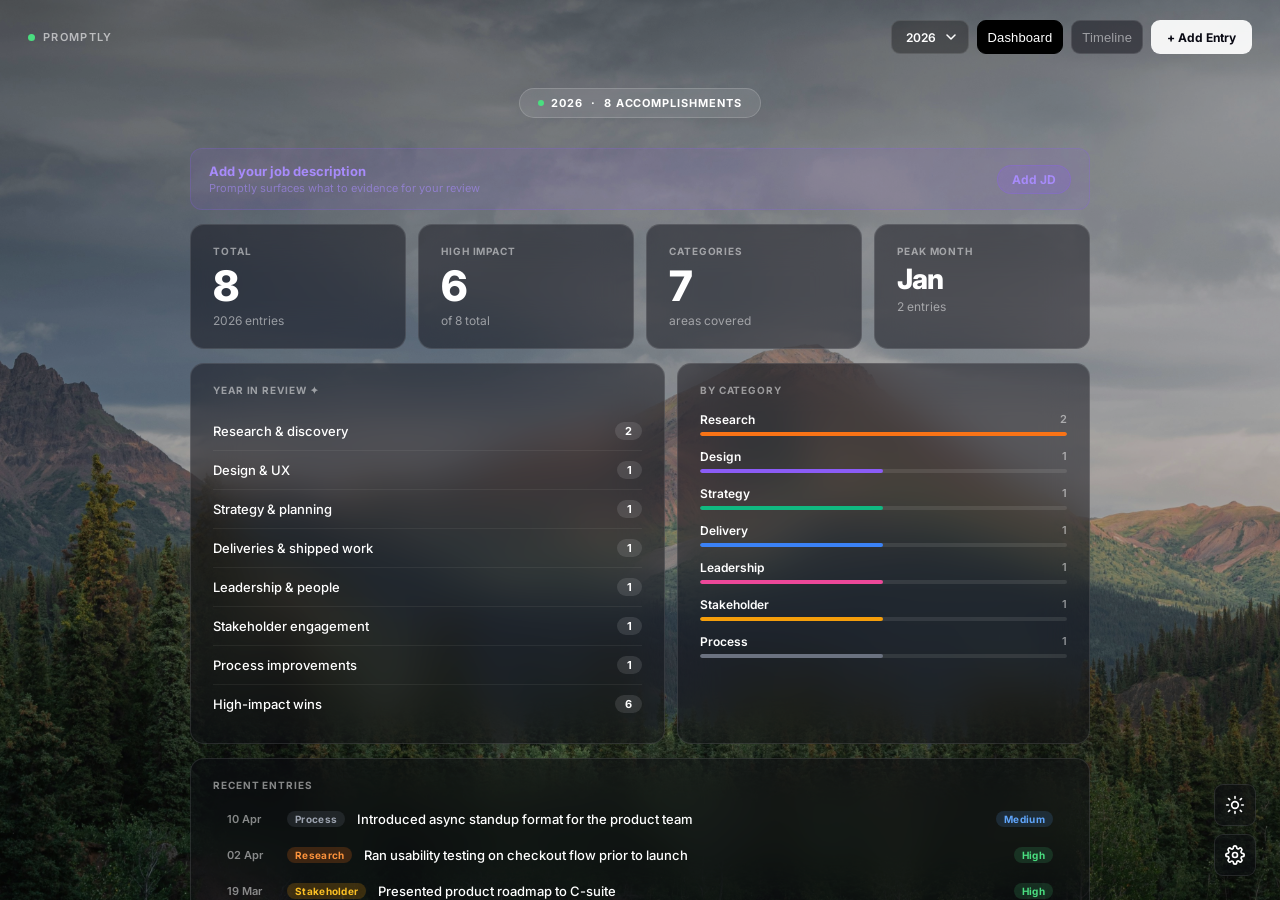
==== index.html @ 3ddfdd1a "Initial commit" ====
<!DOCTYPE html>
<html lang="en">
<head>
  <meta charset="UTF-8">
  <meta name="viewport" content="width=device-width, initial-scale=1.0">
  <title>Promptly</title>
  <link href="https://fonts.googleapis.com/css2?family=Inter:wght@300;400;500;600;700;800&display=swap" rel="stylesheet">
  <style>
    :root {
      --glass: rgba(12, 12, 20, 0.48);
      --glass-light: rgba(255,255,255,0.07);
      --glass-border: rgba(255,255,255,0.11);
      --text: #ffffff;
      --text-muted: rgba(255,255,255,0.5);
      --text-dim: rgba(255,255,255,0.28);
      --accent: #4ade80;
      --blur: blur(22px);
      --ease: 150ms ease-out;
    }

    *, *::before, *::after { box-sizing: border-box; margin: 0; padding: 0; }

    body {
      font-family: 'Inter', -apple-system, sans-serif;
      color: var(--text);
      height: 100vh;
      overflow: hidden;
    }

    /* ── BACKGROUND ── */
    #bg {
      position: fixed;
      inset: 0;
      background-size: cover;
      background-position: center;
      transition: background-image .7s ease;
      z-index: 0;
    }
    #bg::after {
      content: '';
      position: absolute;
      inset: 0;
      background: rgba(0,0,0,.3);
    }

    /* ── TOP BAR ── */
    .topbar {
      position: fixed;
      top: 0; left: 0; right: 0;
      display: flex;
      align-items: center;
      justify-content: space-between;
      padding: 20px 28px;
      z-index: 200;
    }

    .logo {
      display: flex;
      align-items: center;
      gap: 8px;
      font-size: 11px;
      font-weight: 600;
      letter-spacing: .12em;
      text-transform: uppercase;
      color: rgba(255,255,255,.6);
    }
    .logo-dot { width: 7px; height: 7px; border-radius: 50%; background: var(--accent); }

    .topbar-right { display: flex; align-items: center; gap: 8px; }

    .year-pill {
      height: 34px;
      padding: 0 32px 0 14px;
      background: rgba(0,0,0,0.32);
      backdrop-filter: var(--blur);
      -webkit-backdrop-filter: var(--blur);
      border: 1px solid var(--glass-border);
      border-radius: 9px;
      font-size: 12px;
      font-weight: 600;
      color: var(--text);
      cursor: pointer;
      appearance: none;
      font-family: 'Inter', sans-serif;
      background-image: url("data:image/svg+xml,%3Csvg xmlns='http://www.w3.org/2000/svg' width='10' height='6' viewBox='0 0 10 6'%3E%3Cpath d='M1 1l4 4 4-4' stroke='white' stroke-width='1.5' fill='none' stroke-linecap='round' stroke-linejoin='round'/%3E%3C/svg%3E");
      background-repeat: no-repeat;
      background-position: right 12px center;
    }

    .icon-btn {
      width: 34px; height: 34px;
      border-radius: 9px;
      background: var(--glass);
      backdrop-filter: var(--blur);
      -webkit-backdrop-filter: var(--blur);
      border: 1px solid var(--glass-border);
      display: flex;
      align-items: center;
      justify-content: center;
      cursor: pointer;
      color: var(--text-muted);
      font-size: 14px;
      transition: all var(--ease);
    }
    .icon-btn:hover { background: rgba(255,255,255,.1); color: var(--text); }
    .icon-btn.active { background: #000; color: #fff; border-color: #000; }

    .btn-add-entry {
      display: flex;
      align-items: center;
      gap: 6px;
      padding: 8px 16px;
      background: rgba(255,255,255,.92);
      color: #0a0a14;
      border-radius: 9px;
      height: 34px;
      font-size: 12px;
      font-weight: 700;
      cursor: pointer;
      border: none;
      font-family: 'Inter', sans-serif;
      transition: all var(--ease);
    }
    .btn-add-entry:hover { background: #fff; transform: translateY(-1px); }

    /* ── SCROLL CONTAINER ── */
    #app {
      position: relative;
      z-index: 10;
      height: 100vh;
      overflow-y: auto;
      overflow-x: hidden;
      padding: 88px 36px 80px;
      display: flex;
      flex-direction: column;
      align-items: center;
    }

    /* ── GLASS PANEL ── */
    .gp {
      background: var(--glass);
      backdrop-filter: var(--blur);
      -webkit-backdrop-filter: var(--blur);
      border: 1px solid var(--glass-border);
      border-radius: 14px;
    }

    /* ── STATUS PILL ── */
    .status-pill {
      align-self: center;
      display: flex;
      align-items: center;
      gap: 7px;
      padding: 7px 18px;
      background: rgba(255,255,255,.1);
      backdrop-filter: var(--blur);
      -webkit-backdrop-filter: var(--blur);
      border: 1px solid rgba(255,255,255,.16);
      border-radius: 100px;
      font-size: 11px;
      font-weight: 700;
      letter-spacing: .09em;
      text-transform: uppercase;
      margin-bottom: 16px;
    }
    .status-dot { width: 6px; height: 6px; border-radius: 50%; background: var(--accent); }

    /* ── DASHBOARD ── */
    .dashboard { width: 100%; max-width: 900px; display: flex; flex-direction: column; gap: 14px; }

    .stats-row { display: grid; grid-template-columns: repeat(4,1fr); gap: 12px; }

    .stat-card { padding: 20px 22px; }
    .stat-lbl { font-size: 10px; font-weight: 700; letter-spacing: .09em; text-transform: uppercase; color: var(--text-muted); margin-bottom: 8px; }
    .stat-val { font-size: 42px; font-weight: 800; letter-spacing: -.04em; line-height: 1; }
    .stat-sub { font-size: 12px; color: var(--text-muted); margin-top: 6px; }

    .two-col { display: grid; grid-template-columns: 1.15fr 1fr; gap: 12px; }

    .panel-inner { padding: 20px 22px; }
    .panel-title { font-size: 10px; font-weight: 700; letter-spacing: .09em; text-transform: uppercase; color: var(--text-muted); margin-bottom: 16px; }

    .sum-row { display: flex; align-items: center; justify-content: space-between; padding: 10px 0; border-bottom: 1px solid rgba(255,255,255,.06); }
    .sum-row:last-child { border-bottom: none; }
    .sum-label { font-size: 13px; font-weight: 500; }
    .count-badge { font-size: 11px; font-weight: 700; padding: 2px 10px; border-radius: 100px; background: rgba(255,255,255,.11); }

    .cat-bar { margin-bottom: 13px; }
    .cat-bar:last-child { margin-bottom: 0; }
    .cat-bar-top { display: flex; justify-content: space-between; margin-bottom: 5px; }
    .cat-bar-name { font-size: 12px; font-weight: 600; }
    .cat-bar-num { font-size: 11px; color: var(--text-muted); font-weight: 600; }
    .bar-track { height: 4px; background: rgba(255,255,255,.09); border-radius: 100px; overflow: hidden; }
    .bar-fill { height: 100%; border-radius: 100px; transition: width .7s cubic-bezier(.34,1.56,.64,1); }

    .recent-row { display: flex; align-items: center; gap: 12px; padding: 10px 14px; border-radius: 9px; cursor: pointer; transition: background var(--ease); }
    .recent-row:hover { background: rgba(255,255,255,.05); }
    .r-date { font-size: 11px; color: var(--text-muted); font-weight: 600; min-width: 48px; }
    .r-title { flex: 1; font-size: 13px; font-weight: 500; }

    .jd-bar { display: flex; align-items: center; gap: 14px; padding: 14px 18px; border-radius: 12px; background: rgba(139,92,246,.1); border: 1px solid rgba(139,92,246,.22); }
    .jd-bar-text { flex: 1; }
    .jd-bar-title { font-size: 13px; font-weight: 700; color: #a78bfa; }
    .jd-bar-sub { font-size: 11px; color: rgba(167,139,250,.6); margin-top: 2px; }
    .jd-cta { padding: 6px 14px; border-radius: 100px; background: rgba(139,92,246,.2); border: 1px solid rgba(139,92,246,.3); color: #a78bfa; font-size: 12px; font-weight: 700; cursor: pointer; flex-shrink: 0; font-family: 'Inter',sans-serif; transition: all var(--ease); }
    .jd-cta:hover { background: rgba(139,92,246,.3); }

    .chip-row { display: flex; flex-wrap: wrap; gap: 6px; margin-top: 10px; }
    .chip { font-size: 11px; font-weight: 600; padding: 3px 10px; border-radius: 100px; background: rgba(139,92,246,.18); color: #a78bfa; }

    /* ── TAGS ── */
    .tag { font-size: 10px; font-weight: 700; padding: 2px 8px; border-radius: 100px; letter-spacing: .03em; white-space: nowrap; }
    .tag-Research    { background: rgba(249,115,22,.2);  color: #fb923c; }
    .tag-Design      { background: rgba(139,92,246,.2);  color: #a78bfa; }
    .tag-Strategy    { background: rgba(16,185,129,.2);  color: #34d399; }
    .tag-Delivery    { background: rgba(59,130,246,.2);  color: #60a5fa; }
    .tag-Leadership  { background: rgba(236,72,153,.2);  color: #f472b6; }
    .tag-Stakeholder { background: rgba(245,158,11,.2);  color: #fbbf24; }
    .tag-Process     { background: rgba(107,114,128,.2); color: #9ca3af; }
    .tag-Other       { background: rgba(250,204,21,.15); color: #fde047; }
    .tag-High        { background: rgba(74,222,128,.15); color: #4ade80; }
    .tag-Medium      { background: rgba(96,165,250,.15); color: #60a5fa; }
    .tag-Low         { background: rgba(156,163,175,.15);color: #9ca3af; }

    /* ── BOARD ── */
    .board-wrap { width: 100%; display: flex; gap: 11px; overflow-x: auto; padding-bottom: 16px; height: calc(100vh - 130px); }
    .board-col { min-width: 274px; max-width: 294px; display: flex; flex-direction: column; gap: 8px; flex-shrink: 0; }
    .col-head { display: flex; align-items: center; justify-content: space-between; padding: 11px 16px; }
    .col-head-l { display: flex; align-items: center; gap: 7px; }
    .col-dot { width: 7px; height: 7px; border-radius: 50%; }
    .col-name { font-size: 13px; font-weight: 700; }
    .col-cnt { font-size: 11px; font-weight: 700; background: rgba(255,255,255,.09); color: var(--text-muted); padding: 2px 7px; border-radius: 100px; }
    .board-card { padding: 15px 16px; cursor: pointer; transition: all var(--ease); }
    .board-card:hover { background: rgba(18,18,30,.62); border-color: rgba(255,255,255,.2); transform: translateY(-1px); }
    .bc-title { font-size: 15px; font-weight: 600; line-height: 1.4; margin-bottom: 8px; }
    .bc-notes { font-size: 13px; color: var(--text-muted); line-height: 1.5; margin-bottom: 10px; display: -webkit-box; -webkit-line-clamp: 2; -webkit-box-orient: vertical; overflow: hidden; }
    .bc-foot { display: flex; align-items: center; justify-content: space-between; }
    .bc-date { font-size: 11px; color: var(--text-muted); font-weight: 600; }
    .add-zone { padding: 13px; border-radius: 9px; border: 1.5px dashed rgba(255,255,255,.11); text-align: center; font-size: 13px; color: var(--text-dim); cursor: pointer; transition: all var(--ease); font-weight: 500; }
    .add-zone:hover { border-color: rgba(255,255,255,.24); color: var(--text-muted); background: rgba(255,255,255,.03); }
    .bc-labels { display: flex; flex-wrap: wrap; gap: 4px; margin-bottom: 9px; }
    .label-pill { font-size: 10px; font-weight: 600; padding: 2px 8px; border-radius: 100px; background: rgba(255,255,255,.13); color: rgba(255,255,255,.85); letter-spacing: .02em; }
    .label-pill-edit { display: inline-flex; align-items: center; gap: 4px; font-size: 11px; font-weight: 600; padding: 3px 8px 3px 10px; border-radius: 100px; background: rgba(255,255,255,.13); color: rgba(255,255,255,.85); }
    .label-pill-edit button { background: none; border: none; color: rgba(255,255,255,.5); cursor: pointer; font-size: 13px; line-height: 1; padding: 0; display: flex; align-items: center; }
    .label-pill-edit button:hover { color: #fff; }
    .preset-label { padding: 5px 12px; border-radius: 100px; font-size: 11px; font-weight: 600; cursor: pointer; font-family: 'Inter',sans-serif; border: 1px solid rgba(255,255,255,.12); background: rgba(255,255,255,.06); color: rgba(255,255,255,.5); transition: all var(--ease); }
    .preset-label.on { background: rgba(255,255,255,.18); border-color: rgba(255,255,255,.3); color: #fff; }
    /* evidence */
    .ev-tabs { display: flex; gap: 2px; background: rgba(255,255,255,.06); border-radius: 9px; padding: 3px; margin-bottom: 12px; }
    .ev-tab { flex: 1; padding: 6px; border-radius: 7px; font-size: 12px; font-weight: 600; text-align: center; cursor: pointer; color: rgba(255,255,255,.45); border: none; background: none; font-family: 'Inter',sans-serif; transition: all var(--ease); }
    .ev-tab.on { background: rgba(255,255,255,.14); color: #fff; }
    .ev-link-row { display: flex; align-items: center; gap: 8px; padding: 8px 10px; border-radius: 8px; background: rgba(255,255,255,.05); border: 1px solid rgba(255,255,255,.07); margin-bottom: 6px; }
    .ev-link-icon { font-size: 13px; flex-shrink: 0; opacity: .6; }
    .ev-link-text { flex: 1; min-width: 0; }
    .ev-link-label { font-size: 12px; font-weight: 600; white-space: nowrap; overflow: hidden; text-overflow: ellipsis; }
    .ev-link-url { font-size: 11px; color: rgba(255,255,255,.4); white-space: nowrap; overflow: hidden; text-overflow: ellipsis; }
    .ev-remove { background: none; border: none; color: rgba(255,255,255,.35); cursor: pointer; font-size: 15px; padding: 0; flex-shrink: 0; transition: color var(--ease); }
    .ev-remove:hover { color: #f87171; }
    .ev-img-grid { display: grid; grid-template-columns: repeat(3,1fr); gap: 8px; margin-bottom: 8px; }
    .ev-img-thumb { position: relative; aspect-ratio: 16/10; border-radius: 8px; overflow: hidden; background: rgba(255,255,255,.06); border: 1px solid rgba(255,255,255,.08); }
    .ev-img-thumb img { width: 100%; height: 100%; object-fit: cover; }
    .ev-img-rm { position: absolute; top: 4px; right: 4px; width: 20px; height: 20px; border-radius: 50%; background: rgba(0,0,0,.6); border: none; color: #fff; font-size: 12px; cursor: pointer; display: flex; align-items: center; justify-content: center; }
    .ev-upload { border: 1.5px dashed rgba(255,255,255,.14); border-radius: 9px; padding: 14px; text-align: center; cursor: pointer; transition: all var(--ease); }
    .ev-upload:hover { border-color: rgba(255,255,255,.28); background: rgba(255,255,255,.03); }
    .ev-upload-lbl { font-size: 12px; color: rgba(255,255,255,.4); margin-top: 4px; }
    /* card evidence indicators */
    .bc-evidence { display: flex; gap: 6px; margin-bottom: 7px; align-items: center; }
    .ev-ind { font-size: 10px; font-weight: 600; color: rgba(255,255,255,.5); display: flex; align-items: center; gap: 3px; }
    .bc-img-hero { width: calc(100% + 32px); margin: -15px -16px 12px; display: block; height: 140px; object-fit: cover; border-radius: 9px 9px 0 0; }

    /* ── LIST ── */
    .list-wrap { width: 100%; max-width: 900px; display: flex; flex-direction: column; gap: 10px; }
    .list-month-group { overflow: hidden; }
    .list-month-header { display: flex; align-items: center; gap: 10px; padding: 10px 20px 8px; }
    .list-month-name { font-size: 11px; font-weight: 700; letter-spacing: .08em; text-transform: uppercase; color: var(--text-muted); }
    .list-month-count { font-size: 10px; font-weight: 700; background: rgba(255,255,255,.09); color: var(--text-muted); padding: 2px 8px; border-radius: 100px; }
    .list-head { display: grid; grid-template-columns: 64px 1fr 140px 100px 80px 28px; gap: 14px; padding: 8px 20px; border-bottom: 1px solid rgba(255,255,255,.06); }
    .list-hcell { font-size: 10px; font-weight: 700; text-transform: uppercase; letter-spacing: .08em; color: var(--text-muted); }
    .list-row { display: grid; grid-template-columns: 64px 1fr 140px 100px 80px 28px; gap: 14px; padding: 12px 20px; cursor: pointer; align-items: center; transition: background var(--ease); border-bottom: 1px solid rgba(255,255,255,.04); }
    .list-row:last-child { border-bottom: none; }
    .list-row:hover { background: rgba(255,255,255,.05); }
    .l-date { font-size: 12px; color: var(--text-muted); font-weight: 600; }
    .l-title { font-size: 13px; font-weight: 600; }
    .l-note { font-size: 11px; color: var(--text-muted); margin-top: 2px; white-space: nowrap; overflow: hidden; text-overflow: ellipsis; }
    .l-labels { display: flex; flex-wrap: wrap; gap: 4px; }
    .l-evidence { display: flex; flex-direction: column; gap: 3px; }
    .l-ev-ind { font-size: 10px; color: var(--text-muted); font-weight: 500; display: flex; align-items: center; gap: 3px; }

    /* ── MODAL (dark solid — like reference) ── */
    .overlay {
      position: fixed; inset: 0;
      background: rgba(0,0,0,.55);
      backdrop-filter: blur(6px);
      -webkit-backdrop-filter: blur(6px);
      display: flex; align-items: center; justify-content: center;
      z-index: 500;
      opacity: 0; pointer-events: none;
      transition: opacity 180ms ease;
    }
    .overlay.open { opacity: 1; pointer-events: all; }

    .modal {
      background: #16161f;
      border: 1px solid rgba(255,255,255,.09);
      border-radius: 20px;
      padding: 28px;
      width: 100%; max-width: 480px;
      max-height: 88vh; overflow-y: auto;
      box-shadow: 0 32px 80px rgba(0,0,0,.55);
      transform: translateY(10px) scale(.98);
      transition: transform 220ms cubic-bezier(.34,1.2,.64,1);
    }
    .overlay.open .modal { transform: translateY(0) scale(1); }

    .m-head { display: flex; align-items: center; justify-content: space-between; margin-bottom: 24px; }
    .m-title { font-size: 18px; font-weight: 700; }
    .m-x { width: 28px; height: 28px; border-radius: 7px; display: flex; align-items: center; justify-content: center; color: var(--text-muted); cursor: pointer; font-size: 15px; background: rgba(255,255,255,.07); border: none; font-family: 'Inter',sans-serif; transition: all var(--ease); }
    .m-x:hover { background: rgba(255,255,255,.12); color: var(--text); }

    .m-section { margin-bottom: 22px; }
    .m-section-title { font-size: 10px; font-weight: 700; letter-spacing: .09em; text-transform: uppercase; color: var(--text-muted); margin-bottom: 11px; }

    .fi {
      width: 100%;
      background: rgba(255,255,255,.06);
      border: 1px solid rgba(255,255,255,.1);
      border-radius: 10px;
      padding: 10px 13px;
      font-size: 14px; color: var(--text);
      font-family: 'Inter',sans-serif;
      transition: border-color var(--ease);
      resize: vertical;
    }
    .fi::placeholder { color: var(--text-muted); }
    .fi:focus { outline: none; border-color: rgba(255,255,255,.3); }
    .fi-label { font-size: 12px; font-weight: 600; color: var(--text-muted); margin-bottom: 7px; display: block; }
    .fi-ta { min-height: 120px; line-height: 1.6; }

    .f2col { display: grid; grid-template-columns: 1fr 1fr; gap: 12px; }
    .fg { display: flex; flex-direction: column; gap: 6px; margin-bottom: 14px; }
    .fg.s2 { grid-column: 1/-1; }

    /* BG thumbs */
    .bg-grid { display: grid; grid-template-columns: 1fr 1fr; gap: 9px; }
    .bg-thumb { border-radius: 10px; overflow: hidden; cursor: pointer; border: 2px solid transparent; transition: all var(--ease); position: relative; }
    .bg-thumb.active { border-color: #fff; }
    .bg-thumb-img { height: 68px; background-size: cover; background-position: center; }
    .bg-thumb-lbl { padding: 6px 10px; font-size: 11px; font-weight: 600; background: rgba(255,255,255,.07); }
    .bg-check { position: absolute; top: 6px; right: 6px; width: 18px; height: 18px; border-radius: 50%; background: #fff; color: #16161f; display: flex; align-items: center; justify-content: center; font-size: 10px; font-weight: 800; }

    /* Modal buttons */
    .m-footer { display: flex; justify-content: flex-end; align-items: center; gap: 9px; margin-top: 6px; padding-top: 16px; border-top: 1px solid rgba(255,255,255,.07); }
    .btn-ghost { padding: 9px 17px; border-radius: 9px; font-size: 13px; font-weight: 600; color: var(--text-muted); border: 1px solid rgba(255,255,255,.12); background: none; cursor: pointer; font-family: 'Inter',sans-serif; transition: all var(--ease); }
    .btn-ghost:hover { color: var(--text); border-color: rgba(255,255,255,.25); }
    .btn-save { padding: 9px 20px; border-radius: 9px; font-size: 13px; font-weight: 700; background: #fff; color: #16161f; border: none; cursor: pointer; font-family: 'Inter',sans-serif; transition: all var(--ease); }
    .btn-save:hover { background: #f0f0f0; }
    body.light .btn-save { background: #1a1a2e; color: #fff; }
    body.light .btn-save:hover { background: #2d2d4e; }
    .btn-del { padding: 9px 17px; border-radius: 9px; font-size: 13px; font-weight: 600; background: rgba(220,38,38,.18); color: #f87171; border: 1px solid rgba(220,38,38,.2); cursor: pointer; font-family: 'Inter',sans-serif; margin-right: auto; transition: all var(--ease); }
    .btn-del:hover { background: rgba(220,38,38,.28); }
    .btn-action { padding: 9px 15px; border-radius: 9px; font-size: 12px; font-weight: 600; background: rgba(255,255,255,.08); color: var(--text); border: 1px solid rgba(255,255,255,.11); cursor: pointer; font-family: 'Inter',sans-serif; transition: all var(--ease); }
    .btn-action:hover { background: rgba(255,255,255,.13); }
    .btn-save-jd { padding: 8px 16px; border-radius: 8px; font-size: 12px; font-weight: 700; background: rgba(255,255,255,.1); border: 1px solid rgba(255,255,255,.15); color: #fff; cursor: pointer; font-family: 'Inter',sans-serif; transition: all var(--ease); margin-top: 10px; }
    .btn-save-jd:hover { background: rgba(255,255,255,.16); }

    /* Empty */
    .empty { display: flex; flex-direction: column; align-items: center; justify-content: center; padding: 56px 20px; text-align: center; gap: 10px; }
    .empty-icon { font-size: 30px; opacity: .45; }
    .empty-title { font-size: 16px; font-weight: 700; }
    .empty-desc { font-size: 13px; color: var(--text-muted); max-width: 240px; line-height: 1.65; }
    .empty-btn { margin-top: 6px; padding: 9px 20px; border-radius: 100px; background: rgba(255,255,255,.12); border: 1px solid rgba(255,255,255,.18); color: #fff; font-family: 'Inter',sans-serif; font-size: 13px; font-weight: 700; cursor: pointer; transition: all var(--ease); }
    .empty-btn:hover { background: rgba(255,255,255,.18); }

    /* Toast */
    .toast { position: fixed; bottom: 24px; right: 24px; background: rgba(12,12,20,.92); backdrop-filter: var(--blur); border: 1px solid rgba(255,255,255,.1); color: var(--text); padding: 10px 20px; border-radius: 10px; font-size: 13px; font-weight: 600; box-shadow: 0 8px 32px rgba(0,0,0,.4); transform: translateY(14px); opacity: 0; transition: all 240ms cubic-bezier(.34,1.2,.64,1); z-index: 2000; pointer-events: none; }
    .toast.show { transform: translateY(0); opacity: 1; }

    /* Scrollbar */
    ::-webkit-scrollbar { width: 4px; height: 4px; }
    ::-webkit-scrollbar-track { background: transparent; }
    ::-webkit-scrollbar-thumb { background: rgba(255,255,255,.14); border-radius: 2px; }

    @keyframes fadeUp { from { opacity:0; transform:translateY(8px); } to { opacity:1; transform:translateY(0); } }
    .fu { animation: fadeUp 260ms ease-out both; }
    .fu:nth-child(1){animation-delay:0ms} .fu:nth-child(2){animation-delay:45ms} .fu:nth-child(3){animation-delay:90ms}
    .fu:nth-child(4){animation-delay:135ms} .fu:nth-child(5){animation-delay:180ms} .fu:nth-child(6){animation-delay:225ms}
    .fu:nth-child(7){animation-delay:270ms} .fu:nth-child(8){animation-delay:315ms}

    select option { background: #16161f; color: #fff; }

    .corner-btns {
      position: fixed;
      bottom: 24px;
      right: 24px;
      display: flex;
      flex-direction: column;
      gap: 8px;
      z-index: 90;
    }
    .corner-btn {
      display: flex;
      align-items: center;
      justify-content: center;
      width: 42px;
      height: 42px;
      padding: 0;
      border-radius: 9px;
      border: 1px solid var(--glass-border);
      background: var(--glass);
      backdrop-filter: var(--blur);
      -webkit-backdrop-filter: var(--blur);
      color: var(--text);
      font-size: 14px;
      font-family: 'Inter', sans-serif;
      font-weight: 600;
      cursor: pointer;
      transition: all var(--ease);
      white-space: nowrap;
    }
    .corner-btn:hover { background: rgba(255,255,255,.14); }
    body.light .corner-btn { background: rgba(255,255,255,0.72); border-color: rgba(0,0,0,0.10); color: #1a1a2e; }
    body.light .corner-btn:hover { background: rgba(255,255,255,0.90); }

    .timeline-toggle {
      display: flex;
      gap: 4px;
      padding: 8px 24px 0;
    }
    .tl-btn {
      height: 34px;
      padding: 0 14px;
      border-radius: 9px;
      border: 1px solid var(--glass-border);
      background: var(--glass);
      backdrop-filter: var(--blur);
      -webkit-backdrop-filter: var(--blur);
      color: var(--text-muted);
      font-size: 13px;
      font-family: 'Inter', sans-serif;
      font-weight: 600;
      cursor: pointer;
      transition: all var(--ease);
    }
    .tl-btn:hover { background: rgba(255,255,255,.1); color: var(--text); }
    .tl-btn.active { background: rgba(255,255,255,.14); color: var(--text); border-color: rgba(255,255,255,.22); }

    /* ── LIGHT MODE ── */
    body.light { --glass: rgba(255,255,255,0.72); --glass-border: rgba(0,0,0,0.10); --text: #1a1a2e; --text-muted: #3a3a5c; --text-dim: #6b6b8a; }

    body.light #bg::after { background: rgba(255,255,255,0.18); }

    body.light .topbar { background: transparent; border-bottom-color: transparent; backdrop-filter: none; -webkit-backdrop-filter: none; }
    body.light .logo { color: #1a1a2e; }
    body.light .logo-dot { background: #6c63ff; }
    body.light .icon-btn { color: #3a3a5c; }
    body.light .icon-btn:hover,
    body.light .icon-btn.active { background: #fff; color: #1a1a2e; border-color: #fff; }
    body.light .year-pill { background: rgba(255,255,255,0.60); color: #1a1a2e; border-color: rgba(0,0,0,0.12); background-image: url("data:image/svg+xml,%3Csvg xmlns='http://www.w3.org/2000/svg' width='10' height='6' viewBox='0 0 10 6'%3E%3Cpath d='M1 1l4 4 4-4' stroke='%231a1a2e' stroke-width='1.5' fill='none' stroke-linecap='round' stroke-linejoin='round'/%3E%3C/svg%3E"); background-repeat: no-repeat; background-position: right 12px center; }
    body.light select option { background: #fff; color: #1a1a2e; }
    body.light .btn-add-entry { background: rgba(0,0,0,0.80); color: #fff; }
    body.light .btn-add-entry:hover { background: #1a1a2e; }

    body.light .gp { background: rgba(255,255,255,0.78); border-color: rgba(0,0,0,0.10); }

    body.light .dash-stat { background: rgba(255,255,255,0.78); border-color: rgba(0,0,0,0.08); }
    body.light .dash-stat-val { color: #1a1a2e; }
    body.light .dash-stat-lbl { color: #6b6b8a; }
    body.light .dash-section-title { color: #1a1a2e; }

    body.light .board-col { background: transparent; border-color: transparent; }
    body.light .col-head { background: rgba(255,255,255,0.85); color: #1a1a2e; border-color: rgba(0,0,0,0.08); }
    body.light .col-count { background: rgba(0,0,0,0.08); color: #3a3a5c; }
    body.light .board-card { background: rgba(255,255,255,0.90); border-color: rgba(0,0,0,0.08); }
    body.light .board-card:hover { background: #fff; border-color: rgba(0,0,0,0.18); }
    body.light .bc-title { color: #1a1a2e; }
    body.light .bc-notes { color: #6b6b8a; }
    body.light .bc-date { color: #6b6b8a; }
    body.light .add-zone { color: #3a3a5c; background: rgba(255,255,255,0.60); }
    body.light .add-zone:hover { background: rgba(255,255,255,0.80); color: #1a1a2e; }

    body.light .list-month-group { background: rgba(255,255,255,0.78); border-color: rgba(0,0,0,0.08); }
    body.light .list-month-head { color: #1a1a2e; border-color: rgba(0,0,0,0.08); }
    body.light .list-table th { color: #6b6b8a; border-color: rgba(0,0,0,0.08); }
    body.light .list-table td { color: #1a1a2e; border-color: rgba(0,0,0,0.06); }
    body.light .list-table tr:hover td { background: rgba(0,0,0,0.03); }

    body.light .overlay { background: rgba(0,0,0,0.35); }
    body.light .modal { background: #fff; border-color: rgba(0,0,0,0.10); color: #1a1a2e; }
    body.light .modal h2 { color: #1a1a2e; }
    body.light .modal label { color: #3a3a5c; }
    body.light .modal input,
    body.light .modal textarea,
    body.light .modal select { background: rgba(0,0,0,0.05); border-color: rgba(0,0,0,0.12); color: #1a1a2e; }
    body.light .modal input::placeholder,
    body.light .modal textarea::placeholder { color: #9b9bb8; }
    body.light .modal input:focus,
    body.light .modal textarea:focus,
    body.light .modal select:focus { border-color: rgba(0,0,0,0.30); background: rgba(0,0,0,0.04); }
    body.light .ev-tabs { background: #e8e8f0; }
    body.light .ev-tab { color: #6b6b8a; }
    body.light .ev-tab.on { background: #fff; color: #1a1a2e; }
    body.light .ev-link-row { background: #f0f0f8; border-color: #d0d0e0; }
    body.light .ev-link-label { color: #1a1a2e; }
    body.light .ev-link-url { color: #6b6b8a; }
    body.light .ev-link-row a { color: #3535aa; }
    body.light .ev-img-thumb { background: #e8e8f0; border-color: #c8c8d8; }
    body.light .ev-upload { border-color: #a0a0b8; background: #f4f4fa; }
    body.light .ev-upload:hover { border-color: #6b6b8a; background: #ebebf5; }
    body.light .ev-upload-lbl { color: #6b6b8a; }
    body.light .rm-btn { color: #6b6b8a; }
    body.light .rm-btn:hover { color: #cc0000; }
    body.light .ev-img-grid img { border-color: rgba(0,0,0,0.10); }
    body.light .label-input-wrap { background: rgba(0,0,0,0.05); border-color: rgba(0,0,0,0.12); }
    body.light .label-pill { background: rgba(0,0,0,0.10); color: #1a1a2e; }
    body.light .label-pill .rm-lbl { color: #6b6b8a; }
    body.light .label-pill-edit { background: rgba(0,0,0,0.10); color: #1a1a2e; }
    body.light .label-pill-edit button { color: #6b6b8a; }
    body.light .label-pill-edit button:hover { color: #1a1a2e; }
    body.light .impact-opts button { background: rgba(0,0,0,0.05); color: #3a3a5c; border-color: rgba(0,0,0,0.10); }
    body.light .impact-opts button.sel { background: #1a1a2e; color: #fff; border-color: #1a1a2e; }
    body.light .btn { background: #1a1a2e; color: #fff; }
    body.light .btn:hover { background: #2d2d4e; }
    body.light .btn-ghost { background: transparent; color: #3a3a5c; border-color: rgba(0,0,0,0.15); }
    body.light .btn-ghost:hover { background: rgba(0,0,0,0.05); }
    body.light .btn-danger { background: #cc0000; }

    body.light .bg-grid-thumb { border-color: rgba(0,0,0,0.10); }
    body.light .bg-grid-thumb:hover { border-color: rgba(0,0,0,0.35); }
    body.light .bg-grid-thumb.selected { border-color: #3535aa; }
    body.light .bg-tab { color: #6b6b8a; }
    body.light .bg-tab.active { background: rgba(0,0,0,0.08); color: #1a1a2e; }
    body.light .bg-label { color: #1a1a2e; }

    body.light .tl-btn { color: #3a3a5c; background: rgba(255,255,255,0.60); border-color: rgba(0,0,0,0.10); }
    body.light .tl-btn:hover { background: rgba(255,255,255,0.80); color: #1a1a2e; }
    body.light .tl-btn.active { background: rgba(255,255,255,0.90); color: #1a1a2e; border-color: rgba(0,0,0,0.20); }

    body.light .toast { background: rgba(0,0,0,0.80); color: #fff; }
    body.light ::-webkit-scrollbar-thumb { background: rgba(0,0,0,0.16); }

    body.light .tag-low    { background: rgba(16,185,129,.15);  color: #047857; }
    body.light .tag-medium { background: rgba(245,158,11,.15);  color: #92400e; }
    body.light .tag-high   { background: rgba(239,68,68,.15);   color: #991b1b; }
  </style>
</head>
<body>

<div id="bg"></div>

<!-- Top bar -->
<div class="topbar">
  <div class="logo">
    <div class="logo-dot"></div>
    Promptly
  </div>
  <div class="topbar-right">
    <select class="year-pill" id="yr" onchange="changeYear(this.value)">
      <option value="2023">2023</option>
      <option value="2024">2024</option>
      <option value="2025">2025</option>
      <option value="2026">2026</option>
      <option value="2027">2027</option>
    </select>
    <button class="icon-btn active" id="ibtn-dashboard" onclick="setView('dashboard')" title="Dashboard" style="font-size:13px;width:auto;padding:0 10px;letter-spacing:0.01em;">Dashboard</button>
    <button class="icon-btn" id="ibtn-timeline" onclick="setView('timeline')" title="Timeline" style="font-size:13px;width:auto;padding:0 10px;letter-spacing:0.01em;">Timeline</button>
    <button class="btn-add-entry" onclick="openAddEntry()">+ Add Entry</button>
  </div>
</div>

<div id="app"></div>

<!-- Bottom-right controls -->
<div class="corner-btns">
  <button class="corner-btn" id="theme-btn" onclick="toggleTheme()" title="Toggle theme">
    <svg id="theme-icon-sun" xmlns="http://www.w3.org/2000/svg" width="20" height="20" viewBox="0 0 24 24" fill="none" stroke="currentColor" stroke-width="2" stroke-linecap="round" stroke-linejoin="round"><circle cx="12" cy="12" r="4"/><line x1="12" y1="2" x2="12" y2="4"/><line x1="12" y1="20" x2="12" y2="22"/><line x1="4.22" y1="4.22" x2="5.64" y2="5.64"/><line x1="18.36" y1="18.36" x2="19.78" y2="19.78"/><line x1="2" y1="12" x2="4" y2="12"/><line x1="20" y1="12" x2="22" y2="12"/><line x1="4.22" y1="19.78" x2="5.64" y2="18.36"/><line x1="18.36" y1="5.64" x2="19.78" y2="4.22"/></svg>
    <svg id="theme-icon-moon" xmlns="http://www.w3.org/2000/svg" width="20" height="20" viewBox="0 0 24 24" fill="none" stroke="currentColor" stroke-width="2" stroke-linecap="round" stroke-linejoin="round" style="display:none"><path d="M21 12.79A9 9 0 1 1 11.21 3 7 7 0 0 0 21 12.79z"/></svg>
  </button>
  <button class="corner-btn" onclick="openSettings()" title="Settings">
    <svg xmlns="http://www.w3.org/2000/svg" width="20" height="20" viewBox="0 0 24 24" fill="none" stroke="currentColor" stroke-width="2" stroke-linecap="round" stroke-linejoin="round"><circle cx="12" cy="12" r="3"/><path d="M19.4 15a1.65 1.65 0 0 0 .33 1.82l.06.06a2 2 0 0 1-2.83 2.83l-.06-.06a1.65 1.65 0 0 0-1.82-.33 1.65 1.65 0 0 0-1 1.51V21a2 2 0 0 1-4 0v-.09A1.65 1.65 0 0 0 9 19.4a1.65 1.65 0 0 0-1.82.33l-.06.06a2 2 0 0 1-2.83-2.83l.06-.06A1.65 1.65 0 0 0 4.68 15a1.65 1.65 0 0 0-1.51-1H3a2 2 0 0 1 0-4h.09A1.65 1.65 0 0 0 4.6 9a1.65 1.65 0 0 0-.33-1.82l-.06-.06a2 2 0 0 1 2.83-2.83l.06.06A1.65 1.65 0 0 0 9 4.68a1.65 1.65 0 0 0 1-1.51V3a2 2 0 0 1 4 0v.09a1.65 1.65 0 0 0 1 1.51 1.65 1.65 0 0 0 1.82-.33l.06-.06a2 2 0 0 1 2.83 2.83l-.06.06A1.65 1.65 0 0 0 19.4 9a1.65 1.65 0 0 0 1.51 1H21a2 2 0 0 1 0 4h-.09a1.65 1.65 0 0 0-1.51 1z"/></svg>
  </button>
</div>

<!-- Modal -->
<div class="overlay" id="overlay" onclick="handleOverlay(event)">
  <div class="modal" id="modal" onclick="event.stopPropagation()"></div>
</div>

<div class="toast" id="toast"></div>

<script>
/* ── BACKGROUNDS ── */
const BGS = [
  { key:'nature-1', label:'Nature 1', cat:'nature',  url:'images/background-nature-image-1.jpg', thumb:'images/background-nature-image-1.jpg' },
  { key:'nature-2', label:'Nature 2', cat:'nature',  url:'images/background-nature-image-2.jpg', thumb:'images/background-nature-image-2.jpg' },
  { key:'nature-3', label:'Nature 3', cat:'nature',  url:'images/background-nature-image-3.jpg', thumb:'images/background-nature-image-3.jpg' },
  { key:'nature-4', label:'Nature 4', cat:'nature',  url:'images/background-nature-image-4.jpg', thumb:'images/background-nature-image-4.jpg' },
  { key:'nature-5', label:'Nature 5', cat:'nature',  url:'images/background-nature-image-5.jpg', thumb:'images/background-nature-image-5.jpg' },
  { key:'whimsy-1', label:'Whimsy 1', cat:'whimsy',  url:'images/background-whimsy-image-1.jpg', thumb:'images/background-whimsy-image-1.jpg' },
  { key:'whimsy-2', label:'Whimsy 2', cat:'whimsy',  url:'images/background-whimsy-image-2.jpg', thumb:'images/background-whimsy-image-2.jpg' },
  { key:'whimsy-3', label:'Whimsy 3', cat:'whimsy',  url:'images/background-whimsy-image-3.jpg', thumb:'images/background-whimsy-image-3.jpg' },
  { key:'whimsy-4', label:'Whimsy 4', cat:'whimsy',  url:'images/background-whimsy-image-4.jpg', thumb:'images/background-whimsy-image-4.jpg' },
  { key:'whimsy-5', label:'Whimsy 5', cat:'whimsy',  url:'images/background-whimsy-image-5.jpg', thumb:'images/background-whimsy-image-5.jpg' },
  { key:'whimsy-6', label:'Whimsy 6', cat:'whimsy',  url:'images/background-whimsy-image-6.jpg', thumb:'images/background-whimsy-image-6.jpg' },
];
let bgTab = 'nature'; // active tab in settings

/* ── CONFIG ── */
const CATS = ['Research','Design','Strategy','Delivery','Leadership','Stakeholder','Process','Other'];
const CAT_CLR = { Research:'#f97316', Design:'#8b5cf6', Strategy:'#10b981', Delivery:'#3b82f6', Leadership:'#ec4899', Stakeholder:'#f59e0b', Process:'#6b7280', Other:'#facc15' };
const CAT_LBL = { Research:'Research & discovery', Design:'Design & UX', Strategy:'Strategy & planning', Delivery:'Deliveries & shipped work', Leadership:'Leadership & people', Stakeholder:'Stakeholder engagement', Process:'Process improvements', Other:'Other contributions' };

/* ── STATE ── */
let S = { entries:[], settings:{ jobDescription:'', bgKey:'nature-1', currentYear: new Date().getFullYear(), theme:'dark' }, view:'dashboard', timelineLayout:'kanban' };
let editId = null;

function load() {
  try { const d = localStorage.getItem('promptly-v3'); if(d) Object.assign(S, JSON.parse(d)); } catch(e){}
  document.getElementById('yr').value = S.settings.currentYear;
}
function save() { localStorage.setItem('promptly-v3', JSON.stringify(S)); }

/* ── HELPERS ── */
function uid() { return Date.now().toString(36)+Math.random().toString(36).slice(2); }
function today() { return new Date().toISOString().split('T')[0]; }
function fmtS(d) { if(!d) return ''; return new Date(d+'T12:00:00').toLocaleDateString('en-GB',{day:'2-digit',month:'short'}); }
function ye() { return S.entries.filter(e=>e.date&&new Date(e.date+'T12:00:00').getFullYear()===S.settings.currentYear); }
function byCat(arr) { const m={}; CATS.forEach(c=>m[c]=[]); arr.forEach(e=>{if(m[e.category])m[e.category].push(e);}); return m; }
function esc(s) { return (s||'').replace(/&/g,'&amp;').replace(/</g,'&lt;').replace(/>/g,'&gt;').replace(/"/g,'&quot;'); }
function kw(jd) {
  if(!jd) return [];
  const h=new Set();
  [/user research/gi,/user interview/gi,/usability test/gi,/product strategy/gi,/roadmap/gi,/MVP/gi,
   /stakeholder/gi,/cross.functional/gi,/agile/gi,/sprint/gi,/design system/gi,/prototyp/gi,
   /A\/B test/gi,/metrics/gi,/KPIs?/gi,/OKRs?/gi,/leadership/gi,/mentoring/gi,/coaching/gi,
   /facilitat/gi,/discovery/gi,/insights/gi,/collaboration/gi,/workshop/gi].forEach(p=>{
    (jd.match(p)||[]).forEach(w=>h.add(w.replace(/\./g,' ').trim()));
  });
  return [...h].slice(0,14);
}

/* ── THEME ── */
function applyTheme(theme) {
  document.body.classList.toggle('light', theme === 'light');
  const sun = document.getElementById('theme-icon-sun');
  const moon = document.getElementById('theme-icon-moon');
  if (sun) sun.style.display = theme === 'light' ? 'none' : 'block';
  if (moon) moon.style.display = theme === 'light' ? 'block' : 'none';
}
function toggleTheme() {
  S.settings.theme = S.settings.theme === 'light' ? 'dark' : 'light';
  applyTheme(S.settings.theme);
  save();
}

/* ── BG ── */
function applyBg(key) {
  const b = BGS.find(x=>x.key===key)||BGS[0];
  document.getElementById('bg').style.backgroundImage = `url('${b.url}')`;
}

/* ── VIEW ── */
function setView(v) {
  S.view = v;
  ['dashboard','timeline'].forEach(k=>{
    document.getElementById('ibtn-'+k)?.classList.toggle('active', v===k);
  });
  render();
}
function setTimelineLayout(l) {
  S.timelineLayout = l;
  render();
}
function changeYear(y) { S.settings.currentYear=parseInt(y); save(); render(); }

/* ── RENDER ── */
function render() {
  const e = ye();
  const el = document.getElementById('app');
  if(S.view==='dashboard') el.innerHTML = renderDash(e);
  else el.innerHTML = renderTimeline(e);
}

/* DASHBOARD */
function renderDash(entries) {
  const total=entries.length, high=entries.filter(e=>e.impact==='High').length;
  const cats=byCat(entries);
  const active=CATS.filter(c=>cats[c].length>0).sort((a,b)=>cats[b].length-cats[a].length);
  const maxC=active.length?cats[active[0]].length:1;
  const mCnt={}; entries.forEach(e=>{if(e.date){const m=new Date(e.date+'T12:00:00').getMonth();mCnt[m]=(mCnt[m]||0)+1;}});
  const top=Object.entries(mCnt).sort((a,b)=>b[1]-a[1])[0];
  const mons=['Jan','Feb','Mar','Apr','May','Jun','Jul','Aug','Sep','Oct','Nov','Dec'];
  const topM=top?mons[+top[0]]:'—';
  const recent=[...entries].sort((a,b)=>(b.date||'').localeCompare(a.date||'')).slice(0,6);
  const keywords=kw(S.settings.jobDescription);

  return `<div class="dashboard">
    <div class="status-pill fu"><div class="status-dot"></div>${S.settings.currentYear} &nbsp;·&nbsp; ${total} accomplishment${total!==1?'s':''}</div>
    ${!S.settings.jobDescription?`<div class="jd-bar fu"><div class="jd-bar-text"><div class="jd-bar-title">Add your job description</div><div class="jd-bar-sub">Promptly surfaces what to evidence for your review</div></div><button class="jd-cta" onclick="openSettings()">Add JD</button></div>`:''}
    <div class="stats-row">
      ${[{l:'Total',v:total,s:`${S.settings.currentYear} entries`},{l:'High Impact',v:high,s:`of ${total} total`},{l:'Categories',v:active.length,s:'areas covered'},{l:'Peak Month',v:topM,s:top?top[1]+' entries':'no data yet',sm:true}].map(x=>`
        <div class="gp stat-card fu"><div class="stat-lbl">${x.l}</div><div class="stat-val" style="${x.sm?'font-size:28px':''}">${x.v}</div><div class="stat-sub">${x.s}</div></div>
      `).join('')}
    </div>
    ${total===0?`<div class="gp fu" style="width:100%"><div class="empty"><div class="empty-icon">✦</div><div class="empty-title">Start tracking your wins</div><div class="empty-desc">Log accomplishments throughout the year — Promptly builds your performance story automatically.</div><button class="empty-btn" onclick="openAddEntry()">+ Add your first entry</button></div></div>`:`
    <div class="two-col">
      <div class="gp panel-inner fu">
        <div class="panel-title">Year in Review ✦</div>
        ${active.map(c=>`<div class="sum-row"><span class="sum-label">${CAT_LBL[c]}</span><span class="count-badge">${cats[c].length}</span></div>`).join('')}
        ${high?`<div class="sum-row"><span class="sum-label">High-impact wins</span><span class="count-badge">${high}</span></div>`:''}
      </div>
      <div class="gp panel-inner fu">
        <div class="panel-title">By Category</div>
        ${active.map(c=>`<div class="cat-bar"><div class="cat-bar-top"><span class="cat-bar-name">${c}</span><span class="cat-bar-num">${cats[c].length}</span></div><div class="bar-track"><div class="bar-fill" style="width:${Math.round(cats[c].length/maxC*100)}%;background:${CAT_CLR[c]}"></div></div></div>`).join('')}
      </div>
    </div>
    <div class="gp panel-inner fu" style="width:100%">
      <div class="panel-title" style="margin-bottom:10px">Recent Entries</div>
      ${recent.map(e=>`<div class="recent-row" onclick="openEditEntry('${e.id}')"><span class="r-date">${fmtS(e.date)}</span><span class="tag tag-${e.category}">${e.category}</span><span class="r-title">${e.title}</span><span class="tag tag-${e.impact}">${e.impact}</span></div>`).join('')}
    </div>
    ${keywords.length?`<div class="gp panel-inner fu" style="width:100%;background:rgba(139,92,246,.08);border-color:rgba(139,92,246,.2)"><div class="panel-title" style="color:rgba(167,139,250,.65)">JD Keywords to Evidence</div><div class="chip-row">${keywords.map(k=>`<span class="chip">${k}</span>`).join('')}</div></div>`:''}`}
  </div>`;
}

/* BOARD */
const MONTHS = ['Jan','Feb','Mar','Apr','May','Jun','Jul','Aug','Sep','Oct','Nov','Dec'];

function renderTimeline(entries) {
  return renderBoard(entries);
}

function renderBoard(entries) {
  return `<div class="board-wrap">${MONTHS.map((month, idx) => {
    const items = entries
      .filter(e => e.date && new Date(e.date+'T12:00:00').getMonth() === idx)
      .sort((a,b) => (a.date||'').localeCompare(b.date||''));
    const prefill = `${S.settings.currentYear}-${String(idx+1).padStart(2,'0')}-01`;
    return `<div class="board-col">
      <div class="gp col-head">
        <div class="col-head-l"><span class="col-name">${month}</span></div>
        <span class="col-cnt">${items.length}</span>
      </div>
      ${items.map(e=>`
        <div class="gp board-card fu" onclick="openEditEntry('${e.id}')">
          ${(e.images&&e.images.length)?`<img class="bc-img-hero" src="${e.images[0].src}" alt="">`:''}
          <div class="bc-title">${e.title}</div>
          ${e.notes?`<div class="bc-notes">${e.notes}</div>`:''}
          ${(e.labels&&e.labels.length)?`<div class="bc-labels">${e.labels.map(l=>`<span class="label-pill">${l}</span>`).join('')}</div>`:''}
          ${((e.links&&e.links.length)||(e.images&&e.images.length>1))?`<div class="bc-evidence">${e.links?.length?`<span class="ev-ind">${e.links.length} link${e.links.length>1?'s':''}</span>`:''}${e.images?.length>1?`<span class="ev-ind">+${e.images.length-1} more</span>`:''}</div>`:''}
          <div class="bc-foot"><span class="bc-date">${fmtS(e.date)}</span><span class="tag tag-${e.impact}">${e.impact}</span></div>
        </div>`).join('')}
      <div class="add-zone" onclick="openAddEntry(null,'${prefill}')">+ Add entry</div>
    </div>`;
  }).join('')}</div>`;
}

/* LIST */
function renderList(entries) {
  if (!entries.length) return `<div class="list-wrap"><div class="gp" style="width:100%"><div class="empty"><div class="empty-title">No entries for ${S.settings.currentYear}</div><div class="empty-desc">Start logging your accomplishments.</div><button class="empty-btn" onclick="openAddEntry()">+ Add Entry</button></div></div></div>`;

  // Group by month, newest month first
  const byMonth = {};
  entries.forEach(e => {
    if (!e.date) return;
    const m = new Date(e.date+'T12:00:00').getMonth();
    if (!byMonth[m]) byMonth[m] = [];
    byMonth[m].push(e);
  });
  const monthIdxs = Object.keys(byMonth).map(Number).sort((a,b) => b-a);

  const header = `<div class="list-head">
    <div class="list-hcell">Date</div>
    <div class="list-hcell">Accomplishment</div>
    <div class="list-hcell">Labels</div>
    <div class="list-hcell">Impact</div>
    <div class="list-hcell">Evidence</div>
    <div></div>
  </div>`;

  const groups = monthIdxs.map(m => {
    const items = byMonth[m].sort((a,b) => (b.date||'').localeCompare(a.date||''));
    return `<div class="gp list-month-group fu">
      <div class="list-month-header">
        <span class="list-month-name">${MONTHS[m]}</span>
        <span class="list-month-count">${items.length}</span>
      </div>
      ${header}
      ${items.map(e => `
        <div class="list-row" onclick="openEditEntry('${e.id}')">
          <div class="l-date">${fmtS(e.date)}</div>
          <div>
            <div class="l-title">${e.title}</div>
            ${e.notes ? `<div class="l-note">${e.notes}</div>` : ''}
          </div>
          <div class="l-labels">
            ${(e.labels&&e.labels.length) ? e.labels.map(l=>`<span class="label-pill">${l}</span>`).join('') : '<span style="font-size:11px;color:var(--text-muted)">—</span>'}
          </div>
          <div><span class="tag tag-${e.impact}">${e.impact}</span></div>
          <div class="l-evidence">
            ${e.links?.length  ? `<span class="l-ev-ind">${e.links.length} link${e.links.length>1?'s':''}</span>` : ''}
            ${e.images?.length ? `<span class="l-ev-ind">${e.images.length} image${e.images.length>1?'s':''}</span>` : ''}
            ${!e.links?.length && !e.images?.length ? '<span style="font-size:11px;color:var(--text-muted)">—</span>' : ''}
          </div>
          <div style="display:flex;align-items:center">
            <button onclick="event.stopPropagation();openEditEntry('${e.id}')" style="width:26px;height:26px;border-radius:6px;background:rgba(255,255,255,.07);border:none;color:rgba(255,255,255,.45);font-size:14px;cursor:pointer">⋯</button>
          </div>
        </div>`).join('')}
    </div>`;
  }).join('');

  return `<div class="list-wrap">${groups}</div>`;
}

/* ── MODAL HELPERS ── */
function openModal(html) { document.getElementById('modal').innerHTML=html; document.getElementById('overlay').classList.add('open'); }
function closeModal() { document.getElementById('overlay').classList.remove('open'); editId=null; }
function handleOverlay(e) { if(e.target===document.getElementById('overlay')) closeModal(); }

/* SETTINGS */
function openSettings() {
  const keywords=kw(S.settings.jobDescription);
  const filtered=BGS.filter(b=>b.cat===bgTab);
  openModal(`
    <div class="m-head"><span class="m-title">Settings</span><button class="m-x" onclick="closeModal()">✕</button></div>
    <div class="m-section">
      <div class="m-section-title">Background</div>
      <div style="display:flex;gap:6px;margin-bottom:14px">
        ${['nature','whimsy'].map(t=>`
          <button onclick="setBgTab('${t}')" style="padding:7px 18px;border-radius:100px;font-size:12px;font-weight:700;cursor:pointer;font-family:Inter,sans-serif;border:1px solid ${bgTab===t?'rgba(255,255,255,.35)':'rgba(255,255,255,.1)'};background:${bgTab===t?'rgba(255,255,255,.18)':'rgba(255,255,255,.06)'};color:${bgTab===t?'#fff':'rgba(255,255,255,.5)'};transition:all .15s ease;text-transform:capitalize">${t}</button>
        `).join('')}
      </div>
      <div class="bg-grid">${filtered.map(b=>`
        <div class="bg-thumb ${S.settings.bgKey===b.key?'active':''}" onclick="pickBg('${b.key}')">
          <div class="bg-thumb-img" style="background-image:url('${b.thumb}')"></div>
          ${S.settings.bgKey===b.key?`<div class="bg-check"></div>`:''}
        </div>`).join('')}
      </div>
    </div>
    <div class="m-section">
      <div class="m-section-title">Job Description</div>
      <textarea class="fi fi-ta" id="jd-inp" placeholder="Paste your job description to surface key evidence areas for your review...">${esc(S.settings.jobDescription)}</textarea>
      ${keywords.length?`<div class="chip-row">${keywords.map(k=>`<span class="chip">${k}</span>`).join('')}</div>`:''}
      <button class="btn-save-jd" onclick="saveJD()">Save Job Description</button>
    </div>
    <div class="m-section">
      <div class="m-section-title">Data</div>
      <div style="display:flex;gap:8px">
        <button class="btn-action" onclick="exportData()">⤓ Export JSON</button>
        <button onclick="clearAll()" style="padding:9px 15px;border-radius:9px;font-size:12px;font-weight:600;background:rgba(220,38,38,.15);color:#f87171;border:1px solid rgba(220,38,38,.2);cursor:pointer;font-family:Inter,sans-serif">Clear All</button>
      </div>
      <div style="margin-top:10px;font-size:11px;color:rgba(255,255,255,.28)">${S.entries.length} total entries · ${S.settings.currentYear} selected</div>
    </div>
  `);
}

function setBgTab(tab) { bgTab=tab; openSettings(); }
function pickBg(key) { S.settings.bgKey=key; applyBg(key); save(); openSettings(); }
function saveJD() {
  const el=document.getElementById('jd-inp');
  if(el){ S.settings.jobDescription=el.value; save(); toast('Job description saved'); openSettings(); render(); }
}

/* ENTRY MODAL — labels + evidence state */
let _labels = [];
let _links  = [];   // [{label, url}]
let _images = [];   // [{name, src}]  src = URL or base64
let _evTab  = 'links';

function _renderEvidence() {
  const el = document.getElementById('ev-area');
  if (!el) return;
  if (_evTab === 'links') {
    el.innerHTML = `
      ${_links.map((l,i) => `
        <div class="ev-link-row">
          <span class="ev-link-icon">↗</span>
          <div class="ev-link-text">
            <div class="ev-link-label">${esc(l.label||l.url)}</div>
            ${l.label?`<div class="ev-link-url">${esc(l.url)}</div>`:''}
          </div>
          <button class="ev-remove" onclick="removeLink(${i})">×</button>
        </div>`).join('')}
      <div style="display:flex;flex-direction:column;gap:6px;margin-top:${_links.length?'8px':'0'}">
        <input class="fi" id="ev-link-url" placeholder="https://..." style="padding:8px 12px;font-size:13px">
        <div style="display:flex;gap:6px">
          <input class="fi" id="ev-link-label" placeholder="Label (optional)" style="padding:8px 12px;font-size:13px;flex:1">
          <button onclick="addLink()" style="padding:8px 16px;border-radius:9px;background:rgba(255,255,255,.12);border:1px solid rgba(255,255,255,.15);color:#fff;font-family:Inter,sans-serif;font-size:12px;font-weight:700;cursor:pointer;white-space:nowrap">Add link</button>
        </div>
      </div>`;
  } else {
    el.innerHTML = `
      ${_images.length ? `<div class="ev-img-grid">${_images.map((img,i)=>`
        <div class="ev-img-thumb">
          <img src="${img.src}" alt="${esc(img.name)}">
          <button class="ev-img-rm" onclick="removeImage(${i})">×</button>
        </div>`).join('')}</div>` : ''}
      <div style="display:flex;flex-direction:column;gap:6px">
        <div class="ev-upload" onclick="document.getElementById('ev-file-inp').click()">
          <div style="font-size:20px">📎</div>
          <div class="ev-upload-lbl">Click to upload an image</div>
        </div>
        <input id="ev-file-inp" type="file" accept="image/*" style="display:none" onchange="handleImageUpload(event)">
        <div style="display:flex;gap:6px;align-items:center">
          <div style="flex:1;height:1px;background:rgba(255,255,255,.08)"></div>
          <span style="font-size:11px;color:rgba(255,255,255,.3)">or paste URL</span>
          <div style="flex:1;height:1px;background:rgba(255,255,255,.08)"></div>
        </div>
        <div style="display:flex;gap:6px">
          <input class="fi" id="ev-img-url" placeholder="https://example.com/image.jpg" style="padding:8px 12px;font-size:13px;flex:1">
          <button onclick="addImageUrl()" style="padding:8px 16px;border-radius:9px;background:rgba(255,255,255,.12);border:1px solid rgba(255,255,255,.15);color:#fff;font-family:Inter,sans-serif;font-size:12px;font-weight:700;cursor:pointer">Add</button>
        </div>
      </div>`;
  }
}

function setEvTab(t) { _evTab=t; _renderEvTabs(); _renderEvidence(); }
function _renderEvTabs() {
  const tabs = document.getElementById('ev-tabs');
  if (!tabs) return;
  tabs.innerHTML = ['links','images'].map(t=>`<button class="ev-tab${_evTab===t?' on':''}" onclick="setEvTab('${t}')">${t==='links'?'Links':'Images'}</button>`).join('');
}

function addLink() {
  const url = document.getElementById('ev-link-url')?.value.trim();
  const label = document.getElementById('ev-link-label')?.value.trim();
  if (!url) return;
  _links.push({url, label});
  _renderEvidence();
}
function removeLink(i) { _links.splice(i,1); _renderEvidence(); }

function addImageUrl() {
  const url = document.getElementById('ev-img-url')?.value.trim();
  if (!url) return;
  _images.push({name: url.split('/').pop()||'Image', src: url});
  _renderEvidence();
}
function removeImage(i) { _images.splice(i,1); _renderEvidence(); }

function handleImageUpload(e) {
  const file = e.target.files?.[0];
  if (!file) return;
  const reader = new FileReader();
  reader.onload = ev => {
    _images.push({name: file.name, src: ev.target.result});
    _renderEvidence();
  };
  reader.readAsDataURL(file);
}

function _renderLabels() {
  const el = document.getElementById('label-area');
  if (!el) return;
  el.innerHTML = `
    <div style="display:flex;gap:8px;margin-bottom:10px">
      <input type="text" id="label-input" class="fi" placeholder="Type a label, press Enter to add…" style="padding:8px 12px;font-size:13px" onkeydown="handleLabelKey(event)">
    </div>
    <div style="display:flex;flex-wrap:wrap;gap:6px;min-height:24px">
      ${_labels.map((l,i)=>`<span class="label-pill-edit">${esc(l)}<button onclick="removeLabel(${i})">×</button></span>`).join('')}
    </div>`;
}

function addLabel(text) {
  const t = text.trim();
  if (!t || _labels.includes(t)) return;
  _labels.push(t);
  _renderLabels();
}
function removeLabel(i) { _labels.splice(i,1); _renderLabels(); }
function togglePresetLabel(c) {
  const i = _labels.indexOf(c);
  if (i>=0) _labels.splice(i,1); else _labels.push(c);
  _renderLabels();
}
function handleLabelKey(e) {
  if (e.key==='Enter'||e.key===',') {
    e.preventDefault();
    addLabel(e.target.value);
    e.target.value='';
  }
}

/* ENTRY MODAL */
function openAddEntry(cat=null, prefillDate=null) { editId=null; showEntryModal(null, cat, prefillDate); }
function openEditEntry(id) { editId=id; showEntryModal(S.entries.find(e=>e.id===id), null, null); }

function showEntryModal(e, defaultCat, prefillDate) {
  _labels = e?.labels  ? [...e.labels]  : [];
  _links  = e?.links   ? [...e.links]   : [];
  _images = e?.images  ? [...e.images]  : [];
  _evTab  = 'links';
  openModal(`
    <div class="m-head"><span class="m-title">${e?'Edit Entry':'Add Accomplishment'}</span><button class="m-x" onclick="closeModal()">✕</button></div>
    <div class="f2col">
      <div class="fg s2">
        <label class="fi-label">What did you accomplish?</label>
        <input type="text" class="fi" id="et" value="${esc(e?.title||'')}" placeholder="e.g. Conducted 5 user interviews for the onboarding flow">
      </div>
      <div class="fg s2">
        <label class="fi-label">Description <span style="font-weight:400;opacity:.45">— optional</span></label>
        <textarea class="fi fi-ta" id="en" rows="3" placeholder="Add context, outcomes, metrics...">${esc(e?.notes||'')}</textarea>
      </div>
      <div class="fg">
        <label class="fi-label">Date</label>
        <input type="date" class="fi" id="ed" value="${e?.date||prefillDate||today()}">
      </div>
      <div class="fg">
        <label class="fi-label">Impact</label>
        <select class="fi" id="ei">${['High','Medium','Low'].map(i=>`<option value="${i}" ${(e?.impact||'Medium')===i?'selected':''}>${i} Impact</option>`).join('')}</select>
      </div>
      <div class="fg s2">
        <label class="fi-label">Labels <span style="font-weight:400;opacity:.45">— optional</span></label>
        <div id="label-area"></div>
      </div>
      <div class="fg s2">
        <label class="fi-label">Supporting Evidence <span style="font-weight:400;opacity:.45">— optional</span></label>
        <div id="ev-tabs" class="ev-tabs"></div>
        <div id="ev-area"></div>
      </div>
    </div>
    <div class="m-footer">
      ${e?`<button class="btn-del" onclick="delEntry()">Delete</button>`:''}
      <button class="btn-ghost" onclick="closeModal()">Cancel</button>
      <button class="btn-save" onclick="saveEntry()">Save Entry</button>
    </div>
  `);
  _renderLabels();
  _renderEvTabs();
  _renderEvidence();
  setTimeout(()=>document.getElementById('et')?.focus(), 80);
}

function saveEntry() {
  const t=document.getElementById('et'), v=t?.value.trim();
  if(!v){ if(t){t.style.borderColor='#f87171';t.focus();} return; }
  if(t) t.style.borderColor='';
  const entry={ id:editId||uid(), title:v, date:document.getElementById('ed')?.value||today(), category:_labels[0]||'Other', labels:[..._labels], notes:document.getElementById('en')?.value.trim()||'', impact:document.getElementById('ei')?.value||'Medium', links:[..._links], images:[..._images] };
  if(editId){ const i=S.entries.findIndex(e=>e.id===editId); if(i>=0) S.entries[i]=entry; toast('Entry updated'); }
  else { S.entries.push(entry); toast('Accomplishment added'); }
  save(); closeModal(); render();
}

function delEntry() {
  if(!editId||!confirm('Delete this entry?')) return;
  S.entries=S.entries.filter(e=>e.id!==editId);
  save(); closeModal(); render(); toast('Entry deleted');
}

/* ── DATA ── */
function exportData() {
  const b=new Blob([JSON.stringify(S.entries,null,2)],{type:'application/json'});
  const u=URL.createObjectURL(b), a=document.createElement('a');
  a.href=u; a.download=`promptly-${S.settings.currentYear}.json`; a.click(); URL.revokeObjectURL(u);
  toast('Exported');
}
function clearAll() {
  if(!confirm('Delete ALL entries? Cannot be undone.')) return;
  S.entries=[]; save(); render(); closeModal(); toast('Data cleared');
}

/* ── TOAST ── */
function toast(msg) {
  const el=document.getElementById('toast');
  el.textContent=msg; el.classList.add('show');
  setTimeout(()=>el.classList.remove('show'), 2400);
}

/* ── KEYBOARD ── */
document.addEventListener('keydown', e=>{
  if(e.key==='Escape') closeModal();
  if((e.metaKey||e.ctrlKey)&&e.key==='k'){ e.preventDefault(); openAddEntry(); }
  if((e.metaKey||e.ctrlKey)&&e.key==='Enter'){ if(document.getElementById('overlay').classList.contains('open')) saveEntry(); }
});

/* ── INIT ── */
load();
const _initBg = BGS.find(b=>b.key===(S.settings.bgKey||'nature-1'));
if(_initBg) bgTab = _initBg.cat;
applyBg(S.settings.bgKey||'nature-1');
applyTheme(S.settings.theme||'dark');
document.getElementById('yr').value=S.settings.currentYear;

if(S.entries.length===0){
  S.entries=[
    {id:uid(),title:'Conducted 5 user interviews for the onboarding redesign',date:'2026-01-14',category:'Research',labels:['Research','User Interviews'],notes:'Uncovered 3 major pain points in the signup flow. Findings shared with the full team.',impact:'High'},
    {id:uid(),title:'Facilitated Q1 product strategy workshop with leadership',date:'2026-01-28',category:'Strategy',labels:['Strategy','Workshop'],notes:'2-day offsite with 12 stakeholders. Defined 3 strategic bets and gained exec alignment.',impact:'High'},
    {id:uid(),title:'Launched redesigned onboarding flow to 100% of users',date:'2026-02-03',category:'Delivery',labels:['Delivery'],notes:'18% improvement in activation rate within the first week post-launch.',impact:'High'},
    {id:uid(),title:'Mentored 2 junior designers through their Q1 reviews',date:'2026-02-18',category:'Leadership',labels:['Leadership','Mentoring'],notes:'Helped both identify growth areas and set meaningful development goals.',impact:'Medium'},
    {id:uid(),title:'Shipped v2 of the design system with full dark mode',date:'2026-03-05',category:'Design',labels:['Design'],notes:'Reduced handoff time by ~30%. Adopted across 4 product squads.',impact:'High'},
    {id:uid(),title:'Presented product roadmap to C-suite',date:'2026-03-19',category:'Stakeholder',labels:['Stakeholder','Presentation'],notes:'Secured exec alignment on H1 priorities and sign-off on the new initiative.',impact:'High'},
    {id:uid(),title:'Ran usability testing on checkout flow prior to launch',date:'2026-04-02',category:'Research',labels:['Research','Usability'],notes:'Tested with 8 participants. Found and fixed 5 critical issues before release.',impact:'High'},
    {id:uid(),title:'Introduced async standup format for the product team',date:'2026-04-10',category:'Process',labels:['Process'],notes:'Replaced daily syncs — saved ~3 hours/week with no loss of visibility.',impact:'Medium'},
  ];
  save();
}

setView(S.view||'dashboard');
</script>
</body>
</html>
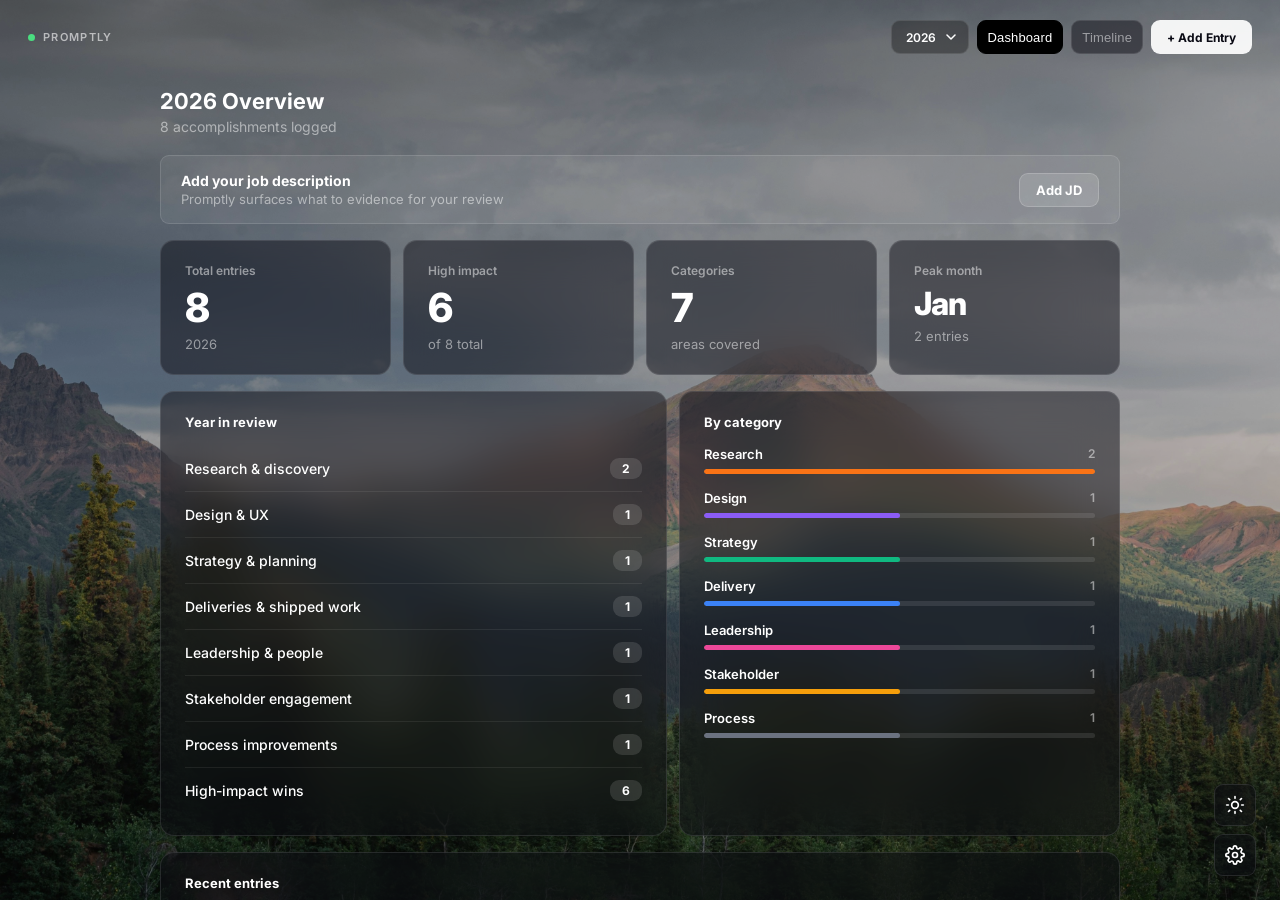
==== commit 4f20d367: "Update" ====
--- a/index.html
+++ b/index.html
@@ -146,64 +146,54 @@
     }
 
     /* ── STATUS PILL ── */
-    .status-pill {
-      align-self: center;
-      display: flex;
-      align-items: center;
-      gap: 7px;
-      padding: 7px 18px;
-      background: rgba(255,255,255,.1);
-      backdrop-filter: var(--blur);
-      -webkit-backdrop-filter: var(--blur);
-      border: 1px solid rgba(255,255,255,.16);
-      border-radius: 100px;
-      font-size: 11px;
-      font-weight: 700;
-      letter-spacing: .09em;
-      text-transform: uppercase;
-      margin-bottom: 16px;
-    }
-    .status-dot { width: 6px; height: 6px; border-radius: 50%; background: var(--accent); }
-
     /* ── DASHBOARD ── */
-    .dashboard { width: 100%; max-width: 900px; display: flex; flex-direction: column; gap: 14px; }
+    .dashboard { width: 100%; max-width: 960px; display: flex; flex-direction: column; gap: 16px; }
+
+    .dash-heading { font-size: 22px; font-weight: 700; margin-bottom: 4px; }
+    .dash-sub { font-size: 14px; color: var(--text-muted); }
 
     .stats-row { display: grid; grid-template-columns: repeat(4,1fr); gap: 12px; }
-
-    .stat-card { padding: 20px 22px; }
-    .stat-lbl { font-size: 10px; font-weight: 700; letter-spacing: .09em; text-transform: uppercase; color: var(--text-muted); margin-bottom: 8px; }
-    .stat-val { font-size: 42px; font-weight: 800; letter-spacing: -.04em; line-height: 1; }
-    .stat-sub { font-size: 12px; color: var(--text-muted); margin-top: 6px; }
+    .stat-card { padding: 22px 24px; }
+    .stat-lbl { font-size: 12px; font-weight: 600; color: var(--text-muted); margin-bottom: 10px; }
+    .stat-val { font-size: 40px; font-weight: 800; letter-spacing: -.03em; line-height: 1; }
+    .stat-sub { font-size: 13px; color: var(--text-muted); margin-top: 8px; }
 
     .two-col { display: grid; grid-template-columns: 1.15fr 1fr; gap: 12px; }
-
-    .panel-inner { padding: 20px 22px; }
-    .panel-title { font-size: 10px; font-weight: 700; letter-spacing: .09em; text-transform: uppercase; color: var(--text-muted); margin-bottom: 16px; }
-
-    .sum-row { display: flex; align-items: center; justify-content: space-between; padding: 10px 0; border-bottom: 1px solid rgba(255,255,255,.06); }
+    .panel-inner { padding: 22px 24px; }
+    .panel-title { font-size: 13px; font-weight: 700; margin-bottom: 16px; }
+
+    .sum-row { display: flex; align-items: center; justify-content: space-between; padding: 12px 0; border-bottom: 1px solid rgba(255,255,255,.07); }
     .sum-row:last-child { border-bottom: none; }
-    .sum-label { font-size: 13px; font-weight: 500; }
-    .count-badge { font-size: 11px; font-weight: 700; padding: 2px 10px; border-radius: 100px; background: rgba(255,255,255,.11); }
-
-    .cat-bar { margin-bottom: 13px; }
+    .sum-label { font-size: 14px; font-weight: 500; }
+    .count-badge { font-size: 12px; font-weight: 700; padding: 3px 12px; border-radius: 9px; background: rgba(255,255,255,.12); }
+
+    .cat-bar { margin-bottom: 16px; }
     .cat-bar:last-child { margin-bottom: 0; }
-    .cat-bar-top { display: flex; justify-content: space-between; margin-bottom: 5px; }
-    .cat-bar-name { font-size: 12px; font-weight: 600; }
-    .cat-bar-num { font-size: 11px; color: var(--text-muted); font-weight: 600; }
-    .bar-track { height: 4px; background: rgba(255,255,255,.09); border-radius: 100px; overflow: hidden; }
-    .bar-fill { height: 100%; border-radius: 100px; transition: width .7s cubic-bezier(.34,1.56,.64,1); }
-
-    .recent-row { display: flex; align-items: center; gap: 12px; padding: 10px 14px; border-radius: 9px; cursor: pointer; transition: background var(--ease); }
-    .recent-row:hover { background: rgba(255,255,255,.05); }
-    .r-date { font-size: 11px; color: var(--text-muted); font-weight: 600; min-width: 48px; }
-    .r-title { flex: 1; font-size: 13px; font-weight: 500; }
-
-    .jd-bar { display: flex; align-items: center; gap: 14px; padding: 14px 18px; border-radius: 12px; background: rgba(139,92,246,.1); border: 1px solid rgba(139,92,246,.22); }
+    .cat-bar-top { display: flex; justify-content: space-between; margin-bottom: 7px; }
+    .cat-bar-name { font-size: 13px; font-weight: 600; }
+    .cat-bar-num { font-size: 12px; color: var(--text-muted); font-weight: 600; }
+    .bar-track { height: 5px; background: rgba(255,255,255,.1); border-radius: 9px; overflow: hidden; }
+    .bar-fill { height: 100%; border-radius: 9px; transition: width .7s cubic-bezier(.34,1.56,.64,1); }
+
+    .recent-row { display: flex; align-items: center; gap: 12px; padding: 12px 14px; border-radius: 9px; cursor: pointer; transition: background var(--ease); }
+    .recent-row:hover { background: rgba(255,255,255,.06); }
+    .r-date { font-size: 12px; color: var(--text-muted); font-weight: 600; min-width: 52px; }
+    .r-title { flex: 1; font-size: 14px; font-weight: 500; }
+
+    .jd-bar { display: flex; align-items: center; gap: 14px; padding: 16px 20px; border-radius: 9px; background: rgba(255,255,255,.07); border: 1px solid rgba(255,255,255,.12); }
     .jd-bar-text { flex: 1; }
-    .jd-bar-title { font-size: 13px; font-weight: 700; color: #a78bfa; }
-    .jd-bar-sub { font-size: 11px; color: rgba(167,139,250,.6); margin-top: 2px; }
-    .jd-cta { padding: 6px 14px; border-radius: 100px; background: rgba(139,92,246,.2); border: 1px solid rgba(139,92,246,.3); color: #a78bfa; font-size: 12px; font-weight: 700; cursor: pointer; flex-shrink: 0; font-family: 'Inter',sans-serif; transition: all var(--ease); }
-    .jd-cta:hover { background: rgba(139,92,246,.3); }
+    .jd-bar-title { font-size: 14px; font-weight: 700; }
+    .jd-bar-sub { font-size: 13px; color: var(--text-muted); margin-top: 2px; }
+    .jd-cta { height: 34px; padding: 0 16px; border-radius: 9px; background: rgba(255,255,255,.14); border: 1px solid rgba(255,255,255,.18); color: var(--text); font-size: 13px; font-weight: 700; cursor: pointer; flex-shrink: 0; font-family: 'Inter',sans-serif; transition: all var(--ease); }
+    .jd-cta:hover { background: rgba(255,255,255,.22); }
+
+    body.light .sum-row { border-bottom-color: rgba(0,0,0,0.07); }
+    body.light .count-badge { background: rgba(0,0,0,0.08); color: #1a1a2e; }
+    body.light .bar-track { background: rgba(0,0,0,0.08); }
+    body.light .recent-row:hover { background: rgba(0,0,0,0.04); }
+    body.light .jd-bar { background: rgba(0,0,0,0.04); border-color: rgba(0,0,0,0.10); }
+    body.light .jd-cta { background: rgba(0,0,0,0.08); border-color: rgba(0,0,0,0.12); color: #1a1a2e; }
+    body.light .jd-cta:hover { background: rgba(0,0,0,0.14); }
 
     .chip-row { display: flex; flex-wrap: wrap; gap: 6px; margin-top: 10px; }
     .chip { font-size: 11px; font-weight: 600; padding: 3px 10px; border-radius: 100px; background: rgba(139,92,246,.18); color: #a78bfa; }
@@ -362,6 +352,11 @@
     .btn-action:hover { background: rgba(255,255,255,.13); }
     .btn-save-jd { padding: 8px 16px; border-radius: 8px; font-size: 12px; font-weight: 700; background: rgba(255,255,255,.1); border: 1px solid rgba(255,255,255,.15); color: #fff; cursor: pointer; font-family: 'Inter',sans-serif; transition: all var(--ease); margin-top: 10px; }
     .btn-save-jd:hover { background: rgba(255,255,255,.16); }
+    .btn-clear-all { padding: 9px 15px; border-radius: 9px; font-size: 12px; font-weight: 600; background: rgba(220,38,38,.15); color: #f87171; border: 1px solid rgba(220,38,38,.2); cursor: pointer; font-family: Inter,sans-serif; transition: all var(--ease); }
+    .btn-clear-all:hover { background: rgba(220,38,38,.25); }
+    .data-info { margin-top: 10px; font-size: 11px; color: var(--text-dim); }
+    body.light .btn-clear-all { background: rgba(220,38,38,.08); color: #cc0000; border-color: rgba(220,38,38,.25); }
+    body.light .data-info { color: #9b9bb8; }
 
     /* Empty */
     .empty { display: flex; flex-direction: column; align-items: center; justify-content: center; padding: 56px 20px; text-align: center; gap: 10px; }
@@ -462,9 +457,18 @@
 
     body.light .gp { background: rgba(255,255,255,0.78); border-color: rgba(0,0,0,0.10); }
 
-    body.light .dash-stat { background: rgba(255,255,255,0.78); border-color: rgba(0,0,0,0.08); }
-    body.light .dash-stat-val { color: #1a1a2e; }
-    body.light .dash-stat-lbl { color: #6b6b8a; }
+    body.light .dash-heading { color: #1a1a2e; }
+    body.light .dash-sub { color: #6b6b8a; }
+    body.light .stat-lbl { color: #6b6b8a; }
+    body.light .stat-val { color: #1a1a2e; }
+    body.light .stat-sub { color: #6b6b8a; }
+    body.light .panel-title { color: #1a1a2e; }
+    body.light .sum-label { color: #1a1a2e; }
+    body.light .cat-bar-name { color: #1a1a2e; }
+    body.light .cat-bar-num { color: #6b6b8a; }
+    body.light .bar-track { background: rgba(0,0,0,0.08); }
+    body.light .r-title { color: #1a1a2e; }
+    body.light .r-date { color: #6b6b8a; }
     body.light .dash-section-title { color: #1a1a2e; }
 
     body.light .board-col { background: transparent; border-color: transparent; }
@@ -527,9 +531,17 @@
     body.light .bg-grid-thumb { border-color: rgba(0,0,0,0.10); }
     body.light .bg-grid-thumb:hover { border-color: rgba(0,0,0,0.35); }
     body.light .bg-grid-thumb.selected { border-color: #3535aa; }
-    body.light .bg-tab { color: #6b6b8a; }
-    body.light .bg-tab.active { background: rgba(0,0,0,0.08); color: #1a1a2e; }
+    .bg-tab { height: 34px; padding: 0 16px; border-radius: 9px; border: 1px solid rgba(255,255,255,.18); background: rgba(255,255,255,.08); color: rgba(255,255,255,.5); font-size: 13px; font-weight: 700; cursor: pointer; font-family: Inter,sans-serif; text-transform: capitalize; transition: all .15s ease; }
+    .bg-tab.active { background: rgba(255,255,255,.2); border-color: rgba(255,255,255,.35); color: #fff; }
+    body.light .bg-tab { background: rgba(0,0,0,0.06); border-color: rgba(0,0,0,0.12); color: #6b6b8a; }
+    body.light .bg-tab.active { background: #1a1a2e; border-color: #1a1a2e; color: #fff; }
     body.light .bg-label { color: #1a1a2e; }
+    body.light .m-section-title { color: #6b6b8a; }
+    body.light .chip { background: rgba(0,0,0,0.07); color: #3a3a5c; }
+    body.light .btn-save-jd { background: #1a1a2e; border-color: #1a1a2e; color: #fff; }
+    body.light .btn-save-jd:hover { background: #2d2d4e; }
+    body.light .btn-action { background: rgba(0,0,0,0.07); border-color: rgba(0,0,0,0.12); color: #1a1a2e; }
+    body.light .btn-action:hover { background: rgba(0,0,0,0.12); }
 
     body.light .tl-btn { color: #3a3a5c; background: rgba(255,255,255,0.60); border-color: rgba(0,0,0,0.10); }
     body.light .tl-btn:hover { background: rgba(255,255,255,0.80); color: #1a1a2e; }
@@ -694,30 +706,33 @@
   const keywords=kw(S.settings.jobDescription);
 
   return `<div class="dashboard">
-    <div class="status-pill fu"><div class="status-dot"></div>${S.settings.currentYear} &nbsp;·&nbsp; ${total} accomplishment${total!==1?'s':''}</div>
+    <div class="fu" style="margin-bottom:4px">
+      <div class="dash-heading">${S.settings.currentYear} Overview</div>
+      <div class="dash-sub">${total} accomplishment${total!==1?'s':''} logged</div>
+    </div>
     ${!S.settings.jobDescription?`<div class="jd-bar fu"><div class="jd-bar-text"><div class="jd-bar-title">Add your job description</div><div class="jd-bar-sub">Promptly surfaces what to evidence for your review</div></div><button class="jd-cta" onclick="openSettings()">Add JD</button></div>`:''}
     <div class="stats-row">
-      ${[{l:'Total',v:total,s:`${S.settings.currentYear} entries`},{l:'High Impact',v:high,s:`of ${total} total`},{l:'Categories',v:active.length,s:'areas covered'},{l:'Peak Month',v:topM,s:top?top[1]+' entries':'no data yet',sm:true}].map(x=>`
-        <div class="gp stat-card fu"><div class="stat-lbl">${x.l}</div><div class="stat-val" style="${x.sm?'font-size:28px':''}">${x.v}</div><div class="stat-sub">${x.s}</div></div>
+      ${[{l:'Total entries',v:total,s:`${S.settings.currentYear}`},{l:'High impact',v:high,s:`of ${total} total`},{l:'Categories',v:active.length,s:'areas covered'},{l:'Peak month',v:topM,s:top?top[1]+' entries':'no data yet',sm:true}].map(x=>`
+        <div class="gp stat-card fu"><div class="stat-lbl">${x.l}</div><div class="stat-val" style="${x.sm?'font-size:32px':''}">${x.v}</div><div class="stat-sub">${x.s}</div></div>
       `).join('')}
     </div>
-    ${total===0?`<div class="gp fu" style="width:100%"><div class="empty"><div class="empty-icon">✦</div><div class="empty-title">Start tracking your wins</div><div class="empty-desc">Log accomplishments throughout the year — Promptly builds your performance story automatically.</div><button class="empty-btn" onclick="openAddEntry()">+ Add your first entry</button></div></div>`:`
+    ${total===0?`<div class="gp fu" style="width:100%"><div class="empty"><div class="empty-title">Start tracking your wins</div><div class="empty-desc">Log accomplishments throughout the year — Promptly builds your performance story automatically.</div><button class="empty-btn" onclick="openAddEntry()">+ Add your first entry</button></div></div>`:`
     <div class="two-col">
       <div class="gp panel-inner fu">
-        <div class="panel-title">Year in Review ✦</div>
+        <div class="panel-title">Year in review</div>
         ${active.map(c=>`<div class="sum-row"><span class="sum-label">${CAT_LBL[c]}</span><span class="count-badge">${cats[c].length}</span></div>`).join('')}
         ${high?`<div class="sum-row"><span class="sum-label">High-impact wins</span><span class="count-badge">${high}</span></div>`:''}
       </div>
       <div class="gp panel-inner fu">
-        <div class="panel-title">By Category</div>
+        <div class="panel-title">By category</div>
         ${active.map(c=>`<div class="cat-bar"><div class="cat-bar-top"><span class="cat-bar-name">${c}</span><span class="cat-bar-num">${cats[c].length}</span></div><div class="bar-track"><div class="bar-fill" style="width:${Math.round(cats[c].length/maxC*100)}%;background:${CAT_CLR[c]}"></div></div></div>`).join('')}
       </div>
     </div>
     <div class="gp panel-inner fu" style="width:100%">
-      <div class="panel-title" style="margin-bottom:10px">Recent Entries</div>
-      ${recent.map(e=>`<div class="recent-row" onclick="openEditEntry('${e.id}')"><span class="r-date">${fmtS(e.date)}</span><span class="tag tag-${e.category}">${e.category}</span><span class="r-title">${e.title}</span><span class="tag tag-${e.impact}">${e.impact}</span></div>`).join('')}
+      <div class="panel-title">Recent entries</div>
+      ${recent.map(e=>`<div class="recent-row" onclick="openEditEntry('${e.id}')"><span class="r-date">${fmtS(e.date)}</span><span class="tag tag-${e.impact}">${e.impact}</span><span class="r-title">${e.title}</span>${(e.labels&&e.labels.length)?`<span class="label-pill">${e.labels[0]}</span>`:''}</div>`).join('')}
     </div>
-    ${keywords.length?`<div class="gp panel-inner fu" style="width:100%;background:rgba(139,92,246,.08);border-color:rgba(139,92,246,.2)"><div class="panel-title" style="color:rgba(167,139,250,.65)">JD Keywords to Evidence</div><div class="chip-row">${keywords.map(k=>`<span class="chip">${k}</span>`).join('')}</div></div>`:''}`}
+    ${keywords.length?`<div class="gp panel-inner fu" style="width:100%"><div class="panel-title">JD keywords to evidence</div><div class="chip-row">${keywords.map(k=>`<span class="chip">${k}</span>`).join('')}</div></div>`:''}`}
   </div>`;
 }
 
@@ -825,7 +840,7 @@
       <div class="m-section-title">Background</div>
       <div style="display:flex;gap:6px;margin-bottom:14px">
         ${['nature','whimsy'].map(t=>`
-          <button onclick="setBgTab('${t}')" style="padding:7px 18px;border-radius:100px;font-size:12px;font-weight:700;cursor:pointer;font-family:Inter,sans-serif;border:1px solid ${bgTab===t?'rgba(255,255,255,.35)':'rgba(255,255,255,.1)'};background:${bgTab===t?'rgba(255,255,255,.18)':'rgba(255,255,255,.06)'};color:${bgTab===t?'#fff':'rgba(255,255,255,.5)'};transition:all .15s ease;text-transform:capitalize">${t}</button>
+          <button onclick="setBgTab('${t}')" class="bg-tab${bgTab===t?' active':''}">${t}</button>
         `).join('')}
       </div>
       <div class="bg-grid">${filtered.map(b=>`
@@ -845,9 +860,9 @@
       <div class="m-section-title">Data</div>
       <div style="display:flex;gap:8px">
         <button class="btn-action" onclick="exportData()">⤓ Export JSON</button>
-        <button onclick="clearAll()" style="padding:9px 15px;border-radius:9px;font-size:12px;font-weight:600;background:rgba(220,38,38,.15);color:#f87171;border:1px solid rgba(220,38,38,.2);cursor:pointer;font-family:Inter,sans-serif">Clear All</button>
-      </div>
-      <div style="margin-top:10px;font-size:11px;color:rgba(255,255,255,.28)">${S.entries.length} total entries · ${S.settings.currentYear} selected</div>
+        <button onclick="clearAll()" class="btn-clear-all">Clear All</button>
+      </div>
+      <div class="data-info">${S.entries.length} total entries · ${S.settings.currentYear} selected</div>
     </div>
   `);
 }
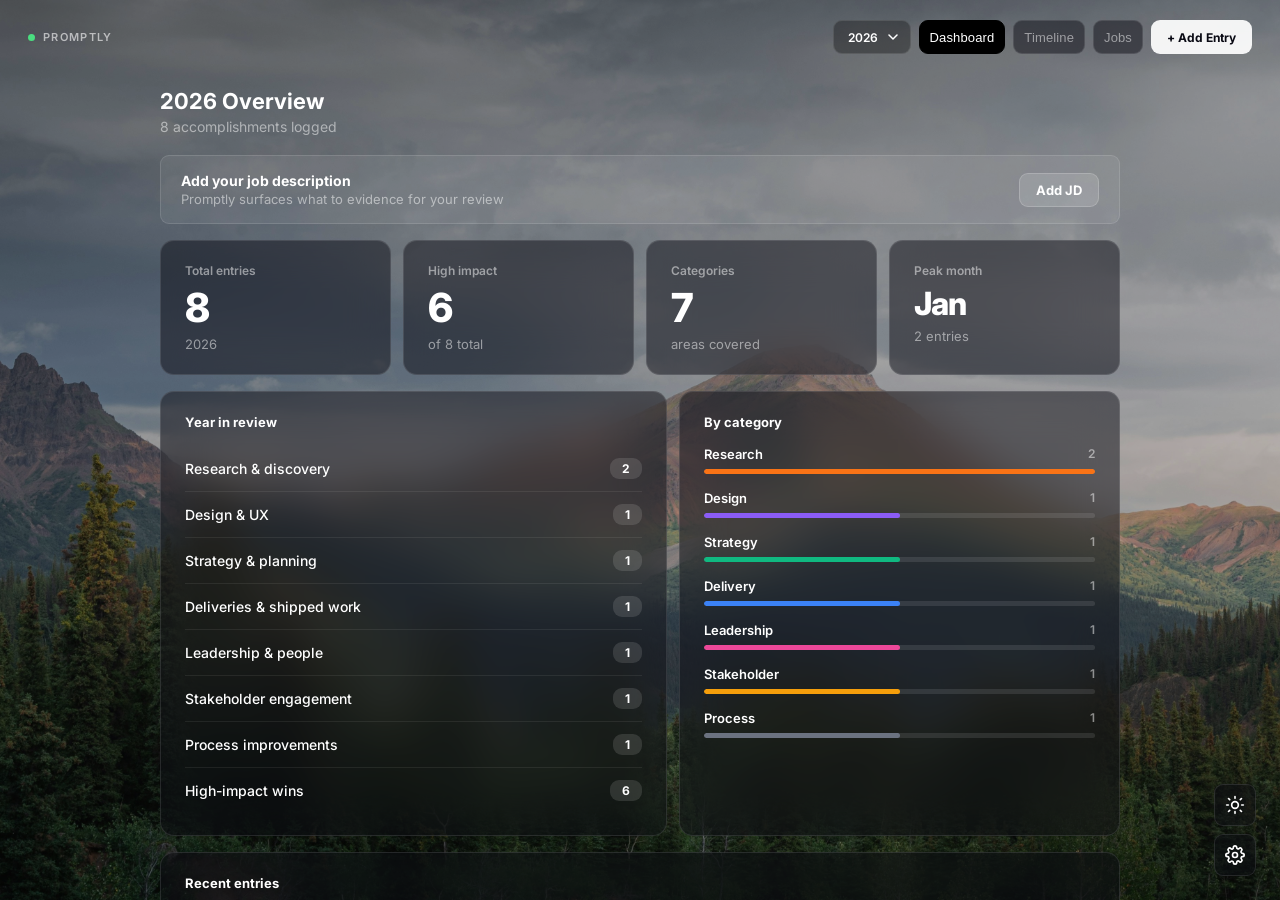
==== commit 80738593: "feat: add Jobs pipeline, email drafting, and shareable single-file build - Add Jobs view: pipeline b" ====
--- a/index.html
+++ b/index.html
@@ -5,555 +5,7 @@
   <meta name="viewport" content="width=device-width, initial-scale=1.0">
   <title>Promptly</title>
   <link href="https://fonts.googleapis.com/css2?family=Inter:wght@300;400;500;600;700;800&display=swap" rel="stylesheet">
-  <style>
-    :root {
-      --glass: rgba(12, 12, 20, 0.48);
-      --glass-light: rgba(255,255,255,0.07);
-      --glass-border: rgba(255,255,255,0.11);
-      --text: #ffffff;
-      --text-muted: rgba(255,255,255,0.5);
-      --text-dim: rgba(255,255,255,0.28);
-      --accent: #4ade80;
-      --blur: blur(22px);
-      --ease: 150ms ease-out;
-    }
-
-    *, *::before, *::after { box-sizing: border-box; margin: 0; padding: 0; }
-
-    body {
-      font-family: 'Inter', -apple-system, sans-serif;
-      color: var(--text);
-      height: 100vh;
-      overflow: hidden;
-    }
-
-    /* ── BACKGROUND ── */
-    #bg {
-      position: fixed;
-      inset: 0;
-      background-size: cover;
-      background-position: center;
-      transition: background-image .7s ease;
-      z-index: 0;
-    }
-    #bg::after {
-      content: '';
-      position: absolute;
-      inset: 0;
-      background: rgba(0,0,0,.3);
-    }
-
-    /* ── TOP BAR ── */
-    .topbar {
-      position: fixed;
-      top: 0; left: 0; right: 0;
-      display: flex;
-      align-items: center;
-      justify-content: space-between;
-      padding: 20px 28px;
-      z-index: 200;
-    }
-
-    .logo {
-      display: flex;
-      align-items: center;
-      gap: 8px;
-      font-size: 11px;
-      font-weight: 600;
-      letter-spacing: .12em;
-      text-transform: uppercase;
-      color: rgba(255,255,255,.6);
-    }
-    .logo-dot { width: 7px; height: 7px; border-radius: 50%; background: var(--accent); }
-
-    .topbar-right { display: flex; align-items: center; gap: 8px; }
-
-    .year-pill {
-      height: 34px;
-      padding: 0 32px 0 14px;
-      background: rgba(0,0,0,0.32);
-      backdrop-filter: var(--blur);
-      -webkit-backdrop-filter: var(--blur);
-      border: 1px solid var(--glass-border);
-      border-radius: 9px;
-      font-size: 12px;
-      font-weight: 600;
-      color: var(--text);
-      cursor: pointer;
-      appearance: none;
-      font-family: 'Inter', sans-serif;
-      background-image: url("data:image/svg+xml,%3Csvg xmlns='http://www.w3.org/2000/svg' width='10' height='6' viewBox='0 0 10 6'%3E%3Cpath d='M1 1l4 4 4-4' stroke='white' stroke-width='1.5' fill='none' stroke-linecap='round' stroke-linejoin='round'/%3E%3C/svg%3E");
-      background-repeat: no-repeat;
-      background-position: right 12px center;
-    }
-
-    .icon-btn {
-      width: 34px; height: 34px;
-      border-radius: 9px;
-      background: var(--glass);
-      backdrop-filter: var(--blur);
-      -webkit-backdrop-filter: var(--blur);
-      border: 1px solid var(--glass-border);
-      display: flex;
-      align-items: center;
-      justify-content: center;
-      cursor: pointer;
-      color: var(--text-muted);
-      font-size: 14px;
-      transition: all var(--ease);
-    }
-    .icon-btn:hover { background: rgba(255,255,255,.1); color: var(--text); }
-    .icon-btn.active { background: #000; color: #fff; border-color: #000; }
-
-    .btn-add-entry {
-      display: flex;
-      align-items: center;
-      gap: 6px;
-      padding: 8px 16px;
-      background: rgba(255,255,255,.92);
-      color: #0a0a14;
-      border-radius: 9px;
-      height: 34px;
-      font-size: 12px;
-      font-weight: 700;
-      cursor: pointer;
-      border: none;
-      font-family: 'Inter', sans-serif;
-      transition: all var(--ease);
-    }
-    .btn-add-entry:hover { background: #fff; transform: translateY(-1px); }
-
-    /* ── SCROLL CONTAINER ── */
-    #app {
-      position: relative;
-      z-index: 10;
-      height: 100vh;
-      overflow-y: auto;
-      overflow-x: hidden;
-      padding: 88px 36px 80px;
-      display: flex;
-      flex-direction: column;
-      align-items: center;
-    }
-
-    /* ── GLASS PANEL ── */
-    .gp {
-      background: var(--glass);
-      backdrop-filter: var(--blur);
-      -webkit-backdrop-filter: var(--blur);
-      border: 1px solid var(--glass-border);
-      border-radius: 14px;
-    }
-
-    /* ── STATUS PILL ── */
-    /* ── DASHBOARD ── */
-    .dashboard { width: 100%; max-width: 960px; display: flex; flex-direction: column; gap: 16px; }
-
-    .dash-heading { font-size: 22px; font-weight: 700; margin-bottom: 4px; }
-    .dash-sub { font-size: 14px; color: var(--text-muted); }
-
-    .stats-row { display: grid; grid-template-columns: repeat(4,1fr); gap: 12px; }
-    .stat-card { padding: 22px 24px; }
-    .stat-lbl { font-size: 12px; font-weight: 600; color: var(--text-muted); margin-bottom: 10px; }
-    .stat-val { font-size: 40px; font-weight: 800; letter-spacing: -.03em; line-height: 1; }
-    .stat-sub { font-size: 13px; color: var(--text-muted); margin-top: 8px; }
-
-    .two-col { display: grid; grid-template-columns: 1.15fr 1fr; gap: 12px; }
-    .panel-inner { padding: 22px 24px; }
-    .panel-title { font-size: 13px; font-weight: 700; margin-bottom: 16px; }
-
-    .sum-row { display: flex; align-items: center; justify-content: space-between; padding: 12px 0; border-bottom: 1px solid rgba(255,255,255,.07); }
-    .sum-row:last-child { border-bottom: none; }
-    .sum-label { font-size: 14px; font-weight: 500; }
-    .count-badge { font-size: 12px; font-weight: 700; padding: 3px 12px; border-radius: 9px; background: rgba(255,255,255,.12); }
-
-    .cat-bar { margin-bottom: 16px; }
-    .cat-bar:last-child { margin-bottom: 0; }
-    .cat-bar-top { display: flex; justify-content: space-between; margin-bottom: 7px; }
-    .cat-bar-name { font-size: 13px; font-weight: 600; }
-    .cat-bar-num { font-size: 12px; color: var(--text-muted); font-weight: 600; }
-    .bar-track { height: 5px; background: rgba(255,255,255,.1); border-radius: 9px; overflow: hidden; }
-    .bar-fill { height: 100%; border-radius: 9px; transition: width .7s cubic-bezier(.34,1.56,.64,1); }
-
-    .recent-row { display: flex; align-items: center; gap: 12px; padding: 12px 14px; border-radius: 9px; cursor: pointer; transition: background var(--ease); }
-    .recent-row:hover { background: rgba(255,255,255,.06); }
-    .r-date { font-size: 12px; color: var(--text-muted); font-weight: 600; min-width: 52px; }
-    .r-title { flex: 1; font-size: 14px; font-weight: 500; }
-
-    .jd-bar { display: flex; align-items: center; gap: 14px; padding: 16px 20px; border-radius: 9px; background: rgba(255,255,255,.07); border: 1px solid rgba(255,255,255,.12); }
-    .jd-bar-text { flex: 1; }
-    .jd-bar-title { font-size: 14px; font-weight: 700; }
-    .jd-bar-sub { font-size: 13px; color: var(--text-muted); margin-top: 2px; }
-    .jd-cta { height: 34px; padding: 0 16px; border-radius: 9px; background: rgba(255,255,255,.14); border: 1px solid rgba(255,255,255,.18); color: var(--text); font-size: 13px; font-weight: 700; cursor: pointer; flex-shrink: 0; font-family: 'Inter',sans-serif; transition: all var(--ease); }
-    .jd-cta:hover { background: rgba(255,255,255,.22); }
-
-    body.light .sum-row { border-bottom-color: rgba(0,0,0,0.07); }
-    body.light .count-badge { background: rgba(0,0,0,0.08); color: #1a1a2e; }
-    body.light .bar-track { background: rgba(0,0,0,0.08); }
-    body.light .recent-row:hover { background: rgba(0,0,0,0.04); }
-    body.light .jd-bar { background: rgba(0,0,0,0.04); border-color: rgba(0,0,0,0.10); }
-    body.light .jd-cta { background: rgba(0,0,0,0.08); border-color: rgba(0,0,0,0.12); color: #1a1a2e; }
-    body.light .jd-cta:hover { background: rgba(0,0,0,0.14); }
-
-    .chip-row { display: flex; flex-wrap: wrap; gap: 6px; margin-top: 10px; }
-    .chip { font-size: 11px; font-weight: 600; padding: 3px 10px; border-radius: 100px; background: rgba(139,92,246,.18); color: #a78bfa; }
-
-    /* ── TAGS ── */
-    .tag { font-size: 10px; font-weight: 700; padding: 2px 8px; border-radius: 100px; letter-spacing: .03em; white-space: nowrap; }
-    .tag-Research    { background: rgba(249,115,22,.2);  color: #fb923c; }
-    .tag-Design      { background: rgba(139,92,246,.2);  color: #a78bfa; }
-    .tag-Strategy    { background: rgba(16,185,129,.2);  color: #34d399; }
-    .tag-Delivery    { background: rgba(59,130,246,.2);  color: #60a5fa; }
-    .tag-Leadership  { background: rgba(236,72,153,.2);  color: #f472b6; }
-    .tag-Stakeholder { background: rgba(245,158,11,.2);  color: #fbbf24; }
-    .tag-Process     { background: rgba(107,114,128,.2); color: #9ca3af; }
-    .tag-Other       { background: rgba(250,204,21,.15); color: #fde047; }
-    .tag-High        { background: rgba(74,222,128,.15); color: #4ade80; }
-    .tag-Medium      { background: rgba(96,165,250,.15); color: #60a5fa; }
-    .tag-Low         { background: rgba(156,163,175,.15);color: #9ca3af; }
-
-    /* ── BOARD ── */
-    .board-wrap { width: 100%; display: flex; gap: 11px; overflow-x: auto; padding-bottom: 16px; height: calc(100vh - 130px); }
-    .board-col { min-width: 274px; max-width: 294px; display: flex; flex-direction: column; gap: 8px; flex-shrink: 0; }
-    .col-head { display: flex; align-items: center; justify-content: space-between; padding: 11px 16px; }
-    .col-head-l { display: flex; align-items: center; gap: 7px; }
-    .col-dot { width: 7px; height: 7px; border-radius: 50%; }
-    .col-name { font-size: 13px; font-weight: 700; }
-    .col-cnt { font-size: 11px; font-weight: 700; background: rgba(255,255,255,.09); color: var(--text-muted); padding: 2px 7px; border-radius: 100px; }
-    .board-card { padding: 15px 16px; cursor: pointer; transition: all var(--ease); }
-    .board-card:hover { background: rgba(18,18,30,.62); border-color: rgba(255,255,255,.2); transform: translateY(-1px); }
-    .bc-title { font-size: 15px; font-weight: 600; line-height: 1.4; margin-bottom: 8px; }
-    .bc-notes { font-size: 13px; color: var(--text-muted); line-height: 1.5; margin-bottom: 10px; display: -webkit-box; -webkit-line-clamp: 2; -webkit-box-orient: vertical; overflow: hidden; }
-    .bc-foot { display: flex; align-items: center; justify-content: space-between; }
-    .bc-date { font-size: 11px; color: var(--text-muted); font-weight: 600; }
-    .add-zone { padding: 13px; border-radius: 9px; border: 1.5px dashed rgba(255,255,255,.11); text-align: center; font-size: 13px; color: var(--text-dim); cursor: pointer; transition: all var(--ease); font-weight: 500; }
-    .add-zone:hover { border-color: rgba(255,255,255,.24); color: var(--text-muted); background: rgba(255,255,255,.03); }
-    .bc-labels { display: flex; flex-wrap: wrap; gap: 4px; margin-bottom: 9px; }
-    .label-pill { font-size: 10px; font-weight: 600; padding: 2px 8px; border-radius: 100px; background: rgba(255,255,255,.13); color: rgba(255,255,255,.85); letter-spacing: .02em; }
-    .label-pill-edit { display: inline-flex; align-items: center; gap: 4px; font-size: 11px; font-weight: 600; padding: 3px 8px 3px 10px; border-radius: 100px; background: rgba(255,255,255,.13); color: rgba(255,255,255,.85); }
-    .label-pill-edit button { background: none; border: none; color: rgba(255,255,255,.5); cursor: pointer; font-size: 13px; line-height: 1; padding: 0; display: flex; align-items: center; }
-    .label-pill-edit button:hover { color: #fff; }
-    .preset-label { padding: 5px 12px; border-radius: 100px; font-size: 11px; font-weight: 600; cursor: pointer; font-family: 'Inter',sans-serif; border: 1px solid rgba(255,255,255,.12); background: rgba(255,255,255,.06); color: rgba(255,255,255,.5); transition: all var(--ease); }
-    .preset-label.on { background: rgba(255,255,255,.18); border-color: rgba(255,255,255,.3); color: #fff; }
-    /* evidence */
-    .ev-tabs { display: flex; gap: 2px; background: rgba(255,255,255,.06); border-radius: 9px; padding: 3px; margin-bottom: 12px; }
-    .ev-tab { flex: 1; padding: 6px; border-radius: 7px; font-size: 12px; font-weight: 600; text-align: center; cursor: pointer; color: rgba(255,255,255,.45); border: none; background: none; font-family: 'Inter',sans-serif; transition: all var(--ease); }
-    .ev-tab.on { background: rgba(255,255,255,.14); color: #fff; }
-    .ev-link-row { display: flex; align-items: center; gap: 8px; padding: 8px 10px; border-radius: 8px; background: rgba(255,255,255,.05); border: 1px solid rgba(255,255,255,.07); margin-bottom: 6px; }
-    .ev-link-icon { font-size: 13px; flex-shrink: 0; opacity: .6; }
-    .ev-link-text { flex: 1; min-width: 0; }
-    .ev-link-label { font-size: 12px; font-weight: 600; white-space: nowrap; overflow: hidden; text-overflow: ellipsis; }
-    .ev-link-url { font-size: 11px; color: rgba(255,255,255,.4); white-space: nowrap; overflow: hidden; text-overflow: ellipsis; }
-    .ev-remove { background: none; border: none; color: rgba(255,255,255,.35); cursor: pointer; font-size: 15px; padding: 0; flex-shrink: 0; transition: color var(--ease); }
-    .ev-remove:hover { color: #f87171; }
-    .ev-img-grid { display: grid; grid-template-columns: repeat(3,1fr); gap: 8px; margin-bottom: 8px; }
-    .ev-img-thumb { position: relative; aspect-ratio: 16/10; border-radius: 8px; overflow: hidden; background: rgba(255,255,255,.06); border: 1px solid rgba(255,255,255,.08); }
-    .ev-img-thumb img { width: 100%; height: 100%; object-fit: cover; }
-    .ev-img-rm { position: absolute; top: 4px; right: 4px; width: 20px; height: 20px; border-radius: 50%; background: rgba(0,0,0,.6); border: none; color: #fff; font-size: 12px; cursor: pointer; display: flex; align-items: center; justify-content: center; }
-    .ev-upload { border: 1.5px dashed rgba(255,255,255,.14); border-radius: 9px; padding: 14px; text-align: center; cursor: pointer; transition: all var(--ease); }
-    .ev-upload:hover { border-color: rgba(255,255,255,.28); background: rgba(255,255,255,.03); }
-    .ev-upload-lbl { font-size: 12px; color: rgba(255,255,255,.4); margin-top: 4px; }
-    /* card evidence indicators */
-    .bc-evidence { display: flex; gap: 6px; margin-bottom: 7px; align-items: center; }
-    .ev-ind { font-size: 10px; font-weight: 600; color: rgba(255,255,255,.5); display: flex; align-items: center; gap: 3px; }
-    .bc-img-hero { width: calc(100% + 32px); margin: -15px -16px 12px; display: block; height: 140px; object-fit: cover; border-radius: 9px 9px 0 0; }
-
-    /* ── LIST ── */
-    .list-wrap { width: 100%; max-width: 900px; display: flex; flex-direction: column; gap: 10px; }
-    .list-month-group { overflow: hidden; }
-    .list-month-header { display: flex; align-items: center; gap: 10px; padding: 10px 20px 8px; }
-    .list-month-name { font-size: 11px; font-weight: 700; letter-spacing: .08em; text-transform: uppercase; color: var(--text-muted); }
-    .list-month-count { font-size: 10px; font-weight: 700; background: rgba(255,255,255,.09); color: var(--text-muted); padding: 2px 8px; border-radius: 100px; }
-    .list-head { display: grid; grid-template-columns: 64px 1fr 140px 100px 80px 28px; gap: 14px; padding: 8px 20px; border-bottom: 1px solid rgba(255,255,255,.06); }
-    .list-hcell { font-size: 10px; font-weight: 700; text-transform: uppercase; letter-spacing: .08em; color: var(--text-muted); }
-    .list-row { display: grid; grid-template-columns: 64px 1fr 140px 100px 80px 28px; gap: 14px; padding: 12px 20px; cursor: pointer; align-items: center; transition: background var(--ease); border-bottom: 1px solid rgba(255,255,255,.04); }
-    .list-row:last-child { border-bottom: none; }
-    .list-row:hover { background: rgba(255,255,255,.05); }
-    .l-date { font-size: 12px; color: var(--text-muted); font-weight: 600; }
-    .l-title { font-size: 13px; font-weight: 600; }
-    .l-note { font-size: 11px; color: var(--text-muted); margin-top: 2px; white-space: nowrap; overflow: hidden; text-overflow: ellipsis; }
-    .l-labels { display: flex; flex-wrap: wrap; gap: 4px; }
-    .l-evidence { display: flex; flex-direction: column; gap: 3px; }
-    .l-ev-ind { font-size: 10px; color: var(--text-muted); font-weight: 500; display: flex; align-items: center; gap: 3px; }
-
-    /* ── MODAL (dark solid — like reference) ── */
-    .overlay {
-      position: fixed; inset: 0;
-      background: rgba(0,0,0,.55);
-      backdrop-filter: blur(6px);
-      -webkit-backdrop-filter: blur(6px);
-      display: flex; align-items: center; justify-content: center;
-      z-index: 500;
-      opacity: 0; pointer-events: none;
-      transition: opacity 180ms ease;
-    }
-    .overlay.open { opacity: 1; pointer-events: all; }
-
-    .modal {
-      background: #16161f;
-      border: 1px solid rgba(255,255,255,.09);
-      border-radius: 20px;
-      padding: 28px;
-      width: 100%; max-width: 480px;
-      max-height: 88vh; overflow-y: auto;
-      box-shadow: 0 32px 80px rgba(0,0,0,.55);
-      transform: translateY(10px) scale(.98);
-      transition: transform 220ms cubic-bezier(.34,1.2,.64,1);
-    }
-    .overlay.open .modal { transform: translateY(0) scale(1); }
-
-    .m-head { display: flex; align-items: center; justify-content: space-between; margin-bottom: 24px; }
-    .m-title { font-size: 18px; font-weight: 700; }
-    .m-x { width: 28px; height: 28px; border-radius: 7px; display: flex; align-items: center; justify-content: center; color: var(--text-muted); cursor: pointer; font-size: 15px; background: rgba(255,255,255,.07); border: none; font-family: 'Inter',sans-serif; transition: all var(--ease); }
-    .m-x:hover { background: rgba(255,255,255,.12); color: var(--text); }
-
-    .m-section { margin-bottom: 22px; }
-    .m-section-title { font-size: 10px; font-weight: 700; letter-spacing: .09em; text-transform: uppercase; color: var(--text-muted); margin-bottom: 11px; }
-
-    .fi {
-      width: 100%;
-      background: rgba(255,255,255,.06);
-      border: 1px solid rgba(255,255,255,.1);
-      border-radius: 10px;
-      padding: 10px 13px;
-      font-size: 14px; color: var(--text);
-      font-family: 'Inter',sans-serif;
-      transition: border-color var(--ease);
-      resize: vertical;
-    }
-    .fi::placeholder { color: var(--text-muted); }
-    .fi:focus { outline: none; border-color: rgba(255,255,255,.3); }
-    .fi-label { font-size: 12px; font-weight: 600; color: var(--text-muted); margin-bottom: 7px; display: block; }
-    .fi-ta { min-height: 120px; line-height: 1.6; }
-
-    .f2col { display: grid; grid-template-columns: 1fr 1fr; gap: 12px; }
-    .fg { display: flex; flex-direction: column; gap: 6px; margin-bottom: 14px; }
-    .fg.s2 { grid-column: 1/-1; }
-
-    /* BG thumbs */
-    .bg-grid { display: grid; grid-template-columns: 1fr 1fr; gap: 9px; }
-    .bg-thumb { border-radius: 10px; overflow: hidden; cursor: pointer; border: 2px solid transparent; transition: all var(--ease); position: relative; }
-    .bg-thumb.active { border-color: #fff; }
-    .bg-thumb-img { height: 68px; background-size: cover; background-position: center; }
-    .bg-thumb-lbl { padding: 6px 10px; font-size: 11px; font-weight: 600; background: rgba(255,255,255,.07); }
-    .bg-check { position: absolute; top: 6px; right: 6px; width: 18px; height: 18px; border-radius: 50%; background: #fff; color: #16161f; display: flex; align-items: center; justify-content: center; font-size: 10px; font-weight: 800; }
-
-    /* Modal buttons */
-    .m-footer { display: flex; justify-content: flex-end; align-items: center; gap: 9px; margin-top: 6px; padding-top: 16px; border-top: 1px solid rgba(255,255,255,.07); }
-    .btn-ghost { padding: 9px 17px; border-radius: 9px; font-size: 13px; font-weight: 600; color: var(--text-muted); border: 1px solid rgba(255,255,255,.12); background: none; cursor: pointer; font-family: 'Inter',sans-serif; transition: all var(--ease); }
-    .btn-ghost:hover { color: var(--text); border-color: rgba(255,255,255,.25); }
-    .btn-save { padding: 9px 20px; border-radius: 9px; font-size: 13px; font-weight: 700; background: #fff; color: #16161f; border: none; cursor: pointer; font-family: 'Inter',sans-serif; transition: all var(--ease); }
-    .btn-save:hover { background: #f0f0f0; }
-    body.light .btn-save { background: #1a1a2e; color: #fff; }
-    body.light .btn-save:hover { background: #2d2d4e; }
-    .btn-del { padding: 9px 17px; border-radius: 9px; font-size: 13px; font-weight: 600; background: rgba(220,38,38,.18); color: #f87171; border: 1px solid rgba(220,38,38,.2); cursor: pointer; font-family: 'Inter',sans-serif; margin-right: auto; transition: all var(--ease); }
-    .btn-del:hover { background: rgba(220,38,38,.28); }
-    .btn-action { padding: 9px 15px; border-radius: 9px; font-size: 12px; font-weight: 600; background: rgba(255,255,255,.08); color: var(--text); border: 1px solid rgba(255,255,255,.11); cursor: pointer; font-family: 'Inter',sans-serif; transition: all var(--ease); }
-    .btn-action:hover { background: rgba(255,255,255,.13); }
-    .btn-save-jd { padding: 8px 16px; border-radius: 8px; font-size: 12px; font-weight: 700; background: rgba(255,255,255,.1); border: 1px solid rgba(255,255,255,.15); color: #fff; cursor: pointer; font-family: 'Inter',sans-serif; transition: all var(--ease); margin-top: 10px; }
-    .btn-save-jd:hover { background: rgba(255,255,255,.16); }
-    .btn-clear-all { padding: 9px 15px; border-radius: 9px; font-size: 12px; font-weight: 600; background: rgba(220,38,38,.15); color: #f87171; border: 1px solid rgba(220,38,38,.2); cursor: pointer; font-family: Inter,sans-serif; transition: all var(--ease); }
-    .btn-clear-all:hover { background: rgba(220,38,38,.25); }
-    .data-info { margin-top: 10px; font-size: 11px; color: var(--text-dim); }
-    body.light .btn-clear-all { background: rgba(220,38,38,.08); color: #cc0000; border-color: rgba(220,38,38,.25); }
-    body.light .data-info { color: #9b9bb8; }
-
-    /* Empty */
-    .empty { display: flex; flex-direction: column; align-items: center; justify-content: center; padding: 56px 20px; text-align: center; gap: 10px; }
-    .empty-icon { font-size: 30px; opacity: .45; }
-    .empty-title { font-size: 16px; font-weight: 700; }
-    .empty-desc { font-size: 13px; color: var(--text-muted); max-width: 240px; line-height: 1.65; }
-    .empty-btn { margin-top: 6px; padding: 9px 20px; border-radius: 100px; background: rgba(255,255,255,.12); border: 1px solid rgba(255,255,255,.18); color: #fff; font-family: 'Inter',sans-serif; font-size: 13px; font-weight: 700; cursor: pointer; transition: all var(--ease); }
-    .empty-btn:hover { background: rgba(255,255,255,.18); }
-
-    /* Toast */
-    .toast { position: fixed; bottom: 24px; right: 24px; background: rgba(12,12,20,.92); backdrop-filter: var(--blur); border: 1px solid rgba(255,255,255,.1); color: var(--text); padding: 10px 20px; border-radius: 10px; font-size: 13px; font-weight: 600; box-shadow: 0 8px 32px rgba(0,0,0,.4); transform: translateY(14px); opacity: 0; transition: all 240ms cubic-bezier(.34,1.2,.64,1); z-index: 2000; pointer-events: none; }
-    .toast.show { transform: translateY(0); opacity: 1; }
-
-    /* Scrollbar */
-    ::-webkit-scrollbar { width: 4px; height: 4px; }
-    ::-webkit-scrollbar-track { background: transparent; }
-    ::-webkit-scrollbar-thumb { background: rgba(255,255,255,.14); border-radius: 2px; }
-
-    @keyframes fadeUp { from { opacity:0; transform:translateY(8px); } to { opacity:1; transform:translateY(0); } }
-    .fu { animation: fadeUp 260ms ease-out both; }
-    .fu:nth-child(1){animation-delay:0ms} .fu:nth-child(2){animation-delay:45ms} .fu:nth-child(3){animation-delay:90ms}
-    .fu:nth-child(4){animation-delay:135ms} .fu:nth-child(5){animation-delay:180ms} .fu:nth-child(6){animation-delay:225ms}
-    .fu:nth-child(7){animation-delay:270ms} .fu:nth-child(8){animation-delay:315ms}
-
-    select option { background: #16161f; color: #fff; }
-
-    .corner-btns {
-      position: fixed;
-      bottom: 24px;
-      right: 24px;
-      display: flex;
-      flex-direction: column;
-      gap: 8px;
-      z-index: 90;
-    }
-    .corner-btn {
-      display: flex;
-      align-items: center;
-      justify-content: center;
-      width: 42px;
-      height: 42px;
-      padding: 0;
-      border-radius: 9px;
-      border: 1px solid var(--glass-border);
-      background: var(--glass);
-      backdrop-filter: var(--blur);
-      -webkit-backdrop-filter: var(--blur);
-      color: var(--text);
-      font-size: 14px;
-      font-family: 'Inter', sans-serif;
-      font-weight: 600;
-      cursor: pointer;
-      transition: all var(--ease);
-      white-space: nowrap;
-    }
-    .corner-btn:hover { background: rgba(255,255,255,.14); }
-    body.light .corner-btn { background: rgba(255,255,255,0.72); border-color: rgba(0,0,0,0.10); color: #1a1a2e; }
-    body.light .corner-btn:hover { background: rgba(255,255,255,0.90); }
-
-    .timeline-toggle {
-      display: flex;
-      gap: 4px;
-      padding: 8px 24px 0;
-    }
-    .tl-btn {
-      height: 34px;
-      padding: 0 14px;
-      border-radius: 9px;
-      border: 1px solid var(--glass-border);
-      background: var(--glass);
-      backdrop-filter: var(--blur);
-      -webkit-backdrop-filter: var(--blur);
-      color: var(--text-muted);
-      font-size: 13px;
-      font-family: 'Inter', sans-serif;
-      font-weight: 600;
-      cursor: pointer;
-      transition: all var(--ease);
-    }
-    .tl-btn:hover { background: rgba(255,255,255,.1); color: var(--text); }
-    .tl-btn.active { background: rgba(255,255,255,.14); color: var(--text); border-color: rgba(255,255,255,.22); }
-
-    /* ── LIGHT MODE ── */
-    body.light { --glass: rgba(255,255,255,0.72); --glass-border: rgba(0,0,0,0.10); --text: #1a1a2e; --text-muted: #3a3a5c; --text-dim: #6b6b8a; }
-
-    body.light #bg::after { background: rgba(255,255,255,0.18); }
-
-    body.light .topbar { background: transparent; border-bottom-color: transparent; backdrop-filter: none; -webkit-backdrop-filter: none; }
-    body.light .logo { color: #1a1a2e; }
-    body.light .logo-dot { background: #6c63ff; }
-    body.light .icon-btn { color: #3a3a5c; }
-    body.light .icon-btn:hover,
-    body.light .icon-btn.active { background: #fff; color: #1a1a2e; border-color: #fff; }
-    body.light .year-pill { background: rgba(255,255,255,0.60); color: #1a1a2e; border-color: rgba(0,0,0,0.12); background-image: url("data:image/svg+xml,%3Csvg xmlns='http://www.w3.org/2000/svg' width='10' height='6' viewBox='0 0 10 6'%3E%3Cpath d='M1 1l4 4 4-4' stroke='%231a1a2e' stroke-width='1.5' fill='none' stroke-linecap='round' stroke-linejoin='round'/%3E%3C/svg%3E"); background-repeat: no-repeat; background-position: right 12px center; }
-    body.light select option { background: #fff; color: #1a1a2e; }
-    body.light .btn-add-entry { background: rgba(0,0,0,0.80); color: #fff; }
-    body.light .btn-add-entry:hover { background: #1a1a2e; }
-
-    body.light .gp { background: rgba(255,255,255,0.78); border-color: rgba(0,0,0,0.10); }
-
-    body.light .dash-heading { color: #1a1a2e; }
-    body.light .dash-sub { color: #6b6b8a; }
-    body.light .stat-lbl { color: #6b6b8a; }
-    body.light .stat-val { color: #1a1a2e; }
-    body.light .stat-sub { color: #6b6b8a; }
-    body.light .panel-title { color: #1a1a2e; }
-    body.light .sum-label { color: #1a1a2e; }
-    body.light .cat-bar-name { color: #1a1a2e; }
-    body.light .cat-bar-num { color: #6b6b8a; }
-    body.light .bar-track { background: rgba(0,0,0,0.08); }
-    body.light .r-title { color: #1a1a2e; }
-    body.light .r-date { color: #6b6b8a; }
-    body.light .dash-section-title { color: #1a1a2e; }
-
-    body.light .board-col { background: transparent; border-color: transparent; }
-    body.light .col-head { background: rgba(255,255,255,0.85); color: #1a1a2e; border-color: rgba(0,0,0,0.08); }
-    body.light .col-count { background: rgba(0,0,0,0.08); color: #3a3a5c; }
-    body.light .board-card { background: rgba(255,255,255,0.90); border-color: rgba(0,0,0,0.08); }
-    body.light .board-card:hover { background: #fff; border-color: rgba(0,0,0,0.18); }
-    body.light .bc-title { color: #1a1a2e; }
-    body.light .bc-notes { color: #6b6b8a; }
-    body.light .bc-date { color: #6b6b8a; }
-    body.light .add-zone { color: #3a3a5c; background: rgba(255,255,255,0.60); }
-    body.light .add-zone:hover { background: rgba(255,255,255,0.80); color: #1a1a2e; }
-
-    body.light .list-month-group { background: rgba(255,255,255,0.78); border-color: rgba(0,0,0,0.08); }
-    body.light .list-month-head { color: #1a1a2e; border-color: rgba(0,0,0,0.08); }
-    body.light .list-table th { color: #6b6b8a; border-color: rgba(0,0,0,0.08); }
-    body.light .list-table td { color: #1a1a2e; border-color: rgba(0,0,0,0.06); }
-    body.light .list-table tr:hover td { background: rgba(0,0,0,0.03); }
-
-    body.light .overlay { background: rgba(0,0,0,0.35); }
-    body.light .modal { background: #fff; border-color: rgba(0,0,0,0.10); color: #1a1a2e; }
-    body.light .modal h2 { color: #1a1a2e; }
-    body.light .modal label { color: #3a3a5c; }
-    body.light .modal input,
-    body.light .modal textarea,
-    body.light .modal select { background: rgba(0,0,0,0.05); border-color: rgba(0,0,0,0.12); color: #1a1a2e; }
-    body.light .modal input::placeholder,
-    body.light .modal textarea::placeholder { color: #9b9bb8; }
-    body.light .modal input:focus,
-    body.light .modal textarea:focus,
-    body.light .modal select:focus { border-color: rgba(0,0,0,0.30); background: rgba(0,0,0,0.04); }
-    body.light .ev-tabs { background: #e8e8f0; }
-    body.light .ev-tab { color: #6b6b8a; }
-    body.light .ev-tab.on { background: #fff; color: #1a1a2e; }
-    body.light .ev-link-row { background: #f0f0f8; border-color: #d0d0e0; }
-    body.light .ev-link-label { color: #1a1a2e; }
-    body.light .ev-link-url { color: #6b6b8a; }
-    body.light .ev-link-row a { color: #3535aa; }
-    body.light .ev-img-thumb { background: #e8e8f0; border-color: #c8c8d8; }
-    body.light .ev-upload { border-color: #a0a0b8; background: #f4f4fa; }
-    body.light .ev-upload:hover { border-color: #6b6b8a; background: #ebebf5; }
-    body.light .ev-upload-lbl { color: #6b6b8a; }
-    body.light .rm-btn { color: #6b6b8a; }
-    body.light .rm-btn:hover { color: #cc0000; }
-    body.light .ev-img-grid img { border-color: rgba(0,0,0,0.10); }
-    body.light .label-input-wrap { background: rgba(0,0,0,0.05); border-color: rgba(0,0,0,0.12); }
-    body.light .label-pill { background: rgba(0,0,0,0.10); color: #1a1a2e; }
-    body.light .label-pill .rm-lbl { color: #6b6b8a; }
-    body.light .label-pill-edit { background: rgba(0,0,0,0.10); color: #1a1a2e; }
-    body.light .label-pill-edit button { color: #6b6b8a; }
-    body.light .label-pill-edit button:hover { color: #1a1a2e; }
-    body.light .impact-opts button { background: rgba(0,0,0,0.05); color: #3a3a5c; border-color: rgba(0,0,0,0.10); }
-    body.light .impact-opts button.sel { background: #1a1a2e; color: #fff; border-color: #1a1a2e; }
-    body.light .btn { background: #1a1a2e; color: #fff; }
-    body.light .btn:hover { background: #2d2d4e; }
-    body.light .btn-ghost { background: transparent; color: #3a3a5c; border-color: rgba(0,0,0,0.15); }
-    body.light .btn-ghost:hover { background: rgba(0,0,0,0.05); }
-    body.light .btn-danger { background: #cc0000; }
-
-    body.light .bg-grid-thumb { border-color: rgba(0,0,0,0.10); }
-    body.light .bg-grid-thumb:hover { border-color: rgba(0,0,0,0.35); }
-    body.light .bg-grid-thumb.selected { border-color: #3535aa; }
-    .bg-tab { height: 34px; padding: 0 16px; border-radius: 9px; border: 1px solid rgba(255,255,255,.18); background: rgba(255,255,255,.08); color: rgba(255,255,255,.5); font-size: 13px; font-weight: 700; cursor: pointer; font-family: Inter,sans-serif; text-transform: capitalize; transition: all .15s ease; }
-    .bg-tab.active { background: rgba(255,255,255,.2); border-color: rgba(255,255,255,.35); color: #fff; }
-    body.light .bg-tab { background: rgba(0,0,0,0.06); border-color: rgba(0,0,0,0.12); color: #6b6b8a; }
-    body.light .bg-tab.active { background: #1a1a2e; border-color: #1a1a2e; color: #fff; }
-    body.light .bg-label { color: #1a1a2e; }
-    body.light .m-section-title { color: #6b6b8a; }
-    body.light .chip { background: rgba(0,0,0,0.07); color: #3a3a5c; }
-    body.light .btn-save-jd { background: #1a1a2e; border-color: #1a1a2e; color: #fff; }
-    body.light .btn-save-jd:hover { background: #2d2d4e; }
-    body.light .btn-action { background: rgba(0,0,0,0.07); border-color: rgba(0,0,0,0.12); color: #1a1a2e; }
-    body.light .btn-action:hover { background: rgba(0,0,0,0.12); }
-
-    body.light .tl-btn { color: #3a3a5c; background: rgba(255,255,255,0.60); border-color: rgba(0,0,0,0.10); }
-    body.light .tl-btn:hover { background: rgba(255,255,255,0.80); color: #1a1a2e; }
-    body.light .tl-btn.active { background: rgba(255,255,255,0.90); color: #1a1a2e; border-color: rgba(0,0,0,0.20); }
-
-    body.light .toast { background: rgba(0,0,0,0.80); color: #fff; }
-    body.light ::-webkit-scrollbar-thumb { background: rgba(0,0,0,0.16); }
-
-    body.light .tag-low    { background: rgba(16,185,129,.15);  color: #047857; }
-    body.light .tag-medium { background: rgba(245,158,11,.15);  color: #92400e; }
-    body.light .tag-high   { background: rgba(239,68,68,.15);   color: #991b1b; }
-  </style>
+  <link rel="stylesheet" href="style.css">
 </head>
 <body>
 
@@ -575,7 +27,8 @@
     </select>
     <button class="icon-btn active" id="ibtn-dashboard" onclick="setView('dashboard')" title="Dashboard" style="font-size:13px;width:auto;padding:0 10px;letter-spacing:0.01em;">Dashboard</button>
     <button class="icon-btn" id="ibtn-timeline" onclick="setView('timeline')" title="Timeline" style="font-size:13px;width:auto;padding:0 10px;letter-spacing:0.01em;">Timeline</button>
-    <button class="btn-add-entry" onclick="openAddEntry()">+ Add Entry</button>
+    <button class="icon-btn" id="ibtn-jobs" onclick="setView('jobs')" title="Jobs" style="font-size:13px;width:auto;padding:0 10px;letter-spacing:0.01em;">Jobs</button>
+    <button class="btn-add-entry" id="btn-add" onclick="openAddEntry()">+ Add Entry</button>
   </div>
 </div>
 
@@ -599,516 +52,6 @@
 
 <div class="toast" id="toast"></div>
 
-<script>
-/* ── BACKGROUNDS ── */
-const BGS = [
-  { key:'nature-1', label:'Nature 1', cat:'nature',  url:'images/background-nature-image-1.jpg', thumb:'images/background-nature-image-1.jpg' },
-  { key:'nature-2', label:'Nature 2', cat:'nature',  url:'images/background-nature-image-2.jpg', thumb:'images/background-nature-image-2.jpg' },
-  { key:'nature-3', label:'Nature 3', cat:'nature',  url:'images/background-nature-image-3.jpg', thumb:'images/background-nature-image-3.jpg' },
-  { key:'nature-4', label:'Nature 4', cat:'nature',  url:'images/background-nature-image-4.jpg', thumb:'images/background-nature-image-4.jpg' },
-  { key:'nature-5', label:'Nature 5', cat:'nature',  url:'images/background-nature-image-5.jpg', thumb:'images/background-nature-image-5.jpg' },
-  { key:'whimsy-1', label:'Whimsy 1', cat:'whimsy',  url:'images/background-whimsy-image-1.jpg', thumb:'images/background-whimsy-image-1.jpg' },
-  { key:'whimsy-2', label:'Whimsy 2', cat:'whimsy',  url:'images/background-whimsy-image-2.jpg', thumb:'images/background-whimsy-image-2.jpg' },
-  { key:'whimsy-3', label:'Whimsy 3', cat:'whimsy',  url:'images/background-whimsy-image-3.jpg', thumb:'images/background-whimsy-image-3.jpg' },
-  { key:'whimsy-4', label:'Whimsy 4', cat:'whimsy',  url:'images/background-whimsy-image-4.jpg', thumb:'images/background-whimsy-image-4.jpg' },
-  { key:'whimsy-5', label:'Whimsy 5', cat:'whimsy',  url:'images/background-whimsy-image-5.jpg', thumb:'images/background-whimsy-image-5.jpg' },
-  { key:'whimsy-6', label:'Whimsy 6', cat:'whimsy',  url:'images/background-whimsy-image-6.jpg', thumb:'images/background-whimsy-image-6.jpg' },
-];
-let bgTab = 'nature'; // active tab in settings
-
-/* ── CONFIG ── */
-const CATS = ['Research','Design','Strategy','Delivery','Leadership','Stakeholder','Process','Other'];
-const CAT_CLR = { Research:'#f97316', Design:'#8b5cf6', Strategy:'#10b981', Delivery:'#3b82f6', Leadership:'#ec4899', Stakeholder:'#f59e0b', Process:'#6b7280', Other:'#facc15' };
-const CAT_LBL = { Research:'Research & discovery', Design:'Design & UX', Strategy:'Strategy & planning', Delivery:'Deliveries & shipped work', Leadership:'Leadership & people', Stakeholder:'Stakeholder engagement', Process:'Process improvements', Other:'Other contributions' };
-
-/* ── STATE ── */
-let S = { entries:[], settings:{ jobDescription:'', bgKey:'nature-1', currentYear: new Date().getFullYear(), theme:'dark' }, view:'dashboard', timelineLayout:'kanban' };
-let editId = null;
-
-function load() {
-  try { const d = localStorage.getItem('promptly-v3'); if(d) Object.assign(S, JSON.parse(d)); } catch(e){}
-  document.getElementById('yr').value = S.settings.currentYear;
-}
-function save() { localStorage.setItem('promptly-v3', JSON.stringify(S)); }
-
-/* ── HELPERS ── */
-function uid() { return Date.now().toString(36)+Math.random().toString(36).slice(2); }
-function today() { return new Date().toISOString().split('T')[0]; }
-function fmtS(d) { if(!d) return ''; return new Date(d+'T12:00:00').toLocaleDateString('en-GB',{day:'2-digit',month:'short'}); }
-function ye() { return S.entries.filter(e=>e.date&&new Date(e.date+'T12:00:00').getFullYear()===S.settings.currentYear); }
-function byCat(arr) { const m={}; CATS.forEach(c=>m[c]=[]); arr.forEach(e=>{if(m[e.category])m[e.category].push(e);}); return m; }
-function esc(s) { return (s||'').replace(/&/g,'&amp;').replace(/</g,'&lt;').replace(/>/g,'&gt;').replace(/"/g,'&quot;'); }
-function kw(jd) {
-  if(!jd) return [];
-  const h=new Set();
-  [/user research/gi,/user interview/gi,/usability test/gi,/product strategy/gi,/roadmap/gi,/MVP/gi,
-   /stakeholder/gi,/cross.functional/gi,/agile/gi,/sprint/gi,/design system/gi,/prototyp/gi,
-   /A\/B test/gi,/metrics/gi,/KPIs?/gi,/OKRs?/gi,/leadership/gi,/mentoring/gi,/coaching/gi,
-   /facilitat/gi,/discovery/gi,/insights/gi,/collaboration/gi,/workshop/gi].forEach(p=>{
-    (jd.match(p)||[]).forEach(w=>h.add(w.replace(/\./g,' ').trim()));
-  });
-  return [...h].slice(0,14);
-}
-
-/* ── THEME ── */
-function applyTheme(theme) {
-  document.body.classList.toggle('light', theme === 'light');
-  const sun = document.getElementById('theme-icon-sun');
-  const moon = document.getElementById('theme-icon-moon');
-  if (sun) sun.style.display = theme === 'light' ? 'none' : 'block';
-  if (moon) moon.style.display = theme === 'light' ? 'block' : 'none';
-}
-function toggleTheme() {
-  S.settings.theme = S.settings.theme === 'light' ? 'dark' : 'light';
-  applyTheme(S.settings.theme);
-  save();
-}
-
-/* ── BG ── */
-function applyBg(key) {
-  const b = BGS.find(x=>x.key===key)||BGS[0];
-  document.getElementById('bg').style.backgroundImage = `url('${b.url}')`;
-}
-
-/* ── VIEW ── */
-function setView(v) {
-  S.view = v;
-  ['dashboard','timeline'].forEach(k=>{
-    document.getElementById('ibtn-'+k)?.classList.toggle('active', v===k);
-  });
-  render();
-}
-function setTimelineLayout(l) {
-  S.timelineLayout = l;
-  render();
-}
-function changeYear(y) { S.settings.currentYear=parseInt(y); save(); render(); }
-
-/* ── RENDER ── */
-function render() {
-  const e = ye();
-  const el = document.getElementById('app');
-  if(S.view==='dashboard') el.innerHTML = renderDash(e);
-  else el.innerHTML = renderTimeline(e);
-}
-
-/* DASHBOARD */
-function renderDash(entries) {
-  const total=entries.length, high=entries.filter(e=>e.impact==='High').length;
-  const cats=byCat(entries);
-  const active=CATS.filter(c=>cats[c].length>0).sort((a,b)=>cats[b].length-cats[a].length);
-  const maxC=active.length?cats[active[0]].length:1;
-  const mCnt={}; entries.forEach(e=>{if(e.date){const m=new Date(e.date+'T12:00:00').getMonth();mCnt[m]=(mCnt[m]||0)+1;}});
-  const top=Object.entries(mCnt).sort((a,b)=>b[1]-a[1])[0];
-  const mons=['Jan','Feb','Mar','Apr','May','Jun','Jul','Aug','Sep','Oct','Nov','Dec'];
-  const topM=top?mons[+top[0]]:'—';
-  const recent=[...entries].sort((a,b)=>(b.date||'').localeCompare(a.date||'')).slice(0,6);
-  const keywords=kw(S.settings.jobDescription);
-
-  return `<div class="dashboard">
-    <div class="fu" style="margin-bottom:4px">
-      <div class="dash-heading">${S.settings.currentYear} Overview</div>
-      <div class="dash-sub">${total} accomplishment${total!==1?'s':''} logged</div>
-    </div>
-    ${!S.settings.jobDescription?`<div class="jd-bar fu"><div class="jd-bar-text"><div class="jd-bar-title">Add your job description</div><div class="jd-bar-sub">Promptly surfaces what to evidence for your review</div></div><button class="jd-cta" onclick="openSettings()">Add JD</button></div>`:''}
-    <div class="stats-row">
-      ${[{l:'Total entries',v:total,s:`${S.settings.currentYear}`},{l:'High impact',v:high,s:`of ${total} total`},{l:'Categories',v:active.length,s:'areas covered'},{l:'Peak month',v:topM,s:top?top[1]+' entries':'no data yet',sm:true}].map(x=>`
-        <div class="gp stat-card fu"><div class="stat-lbl">${x.l}</div><div class="stat-val" style="${x.sm?'font-size:32px':''}">${x.v}</div><div class="stat-sub">${x.s}</div></div>
-      `).join('')}
-    </div>
-    ${total===0?`<div class="gp fu" style="width:100%"><div class="empty"><div class="empty-title">Start tracking your wins</div><div class="empty-desc">Log accomplishments throughout the year — Promptly builds your performance story automatically.</div><button class="empty-btn" onclick="openAddEntry()">+ Add your first entry</button></div></div>`:`
-    <div class="two-col">
-      <div class="gp panel-inner fu">
-        <div class="panel-title">Year in review</div>
-        ${active.map(c=>`<div class="sum-row"><span class="sum-label">${CAT_LBL[c]}</span><span class="count-badge">${cats[c].length}</span></div>`).join('')}
-        ${high?`<div class="sum-row"><span class="sum-label">High-impact wins</span><span class="count-badge">${high}</span></div>`:''}
-      </div>
-      <div class="gp panel-inner fu">
-        <div class="panel-title">By category</div>
-        ${active.map(c=>`<div class="cat-bar"><div class="cat-bar-top"><span class="cat-bar-name">${c}</span><span class="cat-bar-num">${cats[c].length}</span></div><div class="bar-track"><div class="bar-fill" style="width:${Math.round(cats[c].length/maxC*100)}%;background:${CAT_CLR[c]}"></div></div></div>`).join('')}
-      </div>
-    </div>
-    <div class="gp panel-inner fu" style="width:100%">
-      <div class="panel-title">Recent entries</div>
-      ${recent.map(e=>`<div class="recent-row" onclick="openEditEntry('${e.id}')"><span class="r-date">${fmtS(e.date)}</span><span class="tag tag-${e.impact}">${e.impact}</span><span class="r-title">${e.title}</span>${(e.labels&&e.labels.length)?`<span class="label-pill">${e.labels[0]}</span>`:''}</div>`).join('')}
-    </div>
-    ${keywords.length?`<div class="gp panel-inner fu" style="width:100%"><div class="panel-title">JD keywords to evidence</div><div class="chip-row">${keywords.map(k=>`<span class="chip">${k}</span>`).join('')}</div></div>`:''}`}
-  </div>`;
-}
-
-/* BOARD */
-const MONTHS = ['Jan','Feb','Mar','Apr','May','Jun','Jul','Aug','Sep','Oct','Nov','Dec'];
-
-function renderTimeline(entries) {
-  return renderBoard(entries);
-}
-
-function renderBoard(entries) {
-  return `<div class="board-wrap">${MONTHS.map((month, idx) => {
-    const items = entries
-      .filter(e => e.date && new Date(e.date+'T12:00:00').getMonth() === idx)
-      .sort((a,b) => (a.date||'').localeCompare(b.date||''));
-    const prefill = `${S.settings.currentYear}-${String(idx+1).padStart(2,'0')}-01`;
-    return `<div class="board-col">
-      <div class="gp col-head">
-        <div class="col-head-l"><span class="col-name">${month}</span></div>
-        <span class="col-cnt">${items.length}</span>
-      </div>
-      ${items.map(e=>`
-        <div class="gp board-card fu" onclick="openEditEntry('${e.id}')">
-          ${(e.images&&e.images.length)?`<img class="bc-img-hero" src="${e.images[0].src}" alt="">`:''}
-          <div class="bc-title">${e.title}</div>
-          ${e.notes?`<div class="bc-notes">${e.notes}</div>`:''}
-          ${(e.labels&&e.labels.length)?`<div class="bc-labels">${e.labels.map(l=>`<span class="label-pill">${l}</span>`).join('')}</div>`:''}
-          ${((e.links&&e.links.length)||(e.images&&e.images.length>1))?`<div class="bc-evidence">${e.links?.length?`<span class="ev-ind">${e.links.length} link${e.links.length>1?'s':''}</span>`:''}${e.images?.length>1?`<span class="ev-ind">+${e.images.length-1} more</span>`:''}</div>`:''}
-          <div class="bc-foot"><span class="bc-date">${fmtS(e.date)}</span><span class="tag tag-${e.impact}">${e.impact}</span></div>
-        </div>`).join('')}
-      <div class="add-zone" onclick="openAddEntry(null,'${prefill}')">+ Add entry</div>
-    </div>`;
-  }).join('')}</div>`;
-}
-
-/* LIST */
-function renderList(entries) {
-  if (!entries.length) return `<div class="list-wrap"><div class="gp" style="width:100%"><div class="empty"><div class="empty-title">No entries for ${S.settings.currentYear}</div><div class="empty-desc">Start logging your accomplishments.</div><button class="empty-btn" onclick="openAddEntry()">+ Add Entry</button></div></div></div>`;
-
-  // Group by month, newest month first
-  const byMonth = {};
-  entries.forEach(e => {
-    if (!e.date) return;
-    const m = new Date(e.date+'T12:00:00').getMonth();
-    if (!byMonth[m]) byMonth[m] = [];
-    byMonth[m].push(e);
-  });
-  const monthIdxs = Object.keys(byMonth).map(Number).sort((a,b) => b-a);
-
-  const header = `<div class="list-head">
-    <div class="list-hcell">Date</div>
-    <div class="list-hcell">Accomplishment</div>
-    <div class="list-hcell">Labels</div>
-    <div class="list-hcell">Impact</div>
-    <div class="list-hcell">Evidence</div>
-    <div></div>
-  </div>`;
-
-  const groups = monthIdxs.map(m => {
-    const items = byMonth[m].sort((a,b) => (b.date||'').localeCompare(a.date||''));
-    return `<div class="gp list-month-group fu">
-      <div class="list-month-header">
-        <span class="list-month-name">${MONTHS[m]}</span>
-        <span class="list-month-count">${items.length}</span>
-      </div>
-      ${header}
-      ${items.map(e => `
-        <div class="list-row" onclick="openEditEntry('${e.id}')">
-          <div class="l-date">${fmtS(e.date)}</div>
-          <div>
-            <div class="l-title">${e.title}</div>
-            ${e.notes ? `<div class="l-note">${e.notes}</div>` : ''}
-          </div>
-          <div class="l-labels">
-            ${(e.labels&&e.labels.length) ? e.labels.map(l=>`<span class="label-pill">${l}</span>`).join('') : '<span style="font-size:11px;color:var(--text-muted)">—</span>'}
-          </div>
-          <div><span class="tag tag-${e.impact}">${e.impact}</span></div>
-          <div class="l-evidence">
-            ${e.links?.length  ? `<span class="l-ev-ind">${e.links.length} link${e.links.length>1?'s':''}</span>` : ''}
-            ${e.images?.length ? `<span class="l-ev-ind">${e.images.length} image${e.images.length>1?'s':''}</span>` : ''}
-            ${!e.links?.length && !e.images?.length ? '<span style="font-size:11px;color:var(--text-muted)">—</span>' : ''}
-          </div>
-          <div style="display:flex;align-items:center">
-            <button onclick="event.stopPropagation();openEditEntry('${e.id}')" style="width:26px;height:26px;border-radius:6px;background:rgba(255,255,255,.07);border:none;color:rgba(255,255,255,.45);font-size:14px;cursor:pointer">⋯</button>
-          </div>
-        </div>`).join('')}
-    </div>`;
-  }).join('');
-
-  return `<div class="list-wrap">${groups}</div>`;
-}
-
-/* ── MODAL HELPERS ── */
-function openModal(html) { document.getElementById('modal').innerHTML=html; document.getElementById('overlay').classList.add('open'); }
-function closeModal() { document.getElementById('overlay').classList.remove('open'); editId=null; }
-function handleOverlay(e) { if(e.target===document.getElementById('overlay')) closeModal(); }
-
-/* SETTINGS */
-function openSettings() {
-  const keywords=kw(S.settings.jobDescription);
-  const filtered=BGS.filter(b=>b.cat===bgTab);
-  openModal(`
-    <div class="m-head"><span class="m-title">Settings</span><button class="m-x" onclick="closeModal()">✕</button></div>
-    <div class="m-section">
-      <div class="m-section-title">Background</div>
-      <div style="display:flex;gap:6px;margin-bottom:14px">
-        ${['nature','whimsy'].map(t=>`
-          <button onclick="setBgTab('${t}')" class="bg-tab${bgTab===t?' active':''}">${t}</button>
-        `).join('')}
-      </div>
-      <div class="bg-grid">${filtered.map(b=>`
-        <div class="bg-thumb ${S.settings.bgKey===b.key?'active':''}" onclick="pickBg('${b.key}')">
-          <div class="bg-thumb-img" style="background-image:url('${b.thumb}')"></div>
-          ${S.settings.bgKey===b.key?`<div class="bg-check"></div>`:''}
-        </div>`).join('')}
-      </div>
-    </div>
-    <div class="m-section">
-      <div class="m-section-title">Job Description</div>
-      <textarea class="fi fi-ta" id="jd-inp" placeholder="Paste your job description to surface key evidence areas for your review...">${esc(S.settings.jobDescription)}</textarea>
-      ${keywords.length?`<div class="chip-row">${keywords.map(k=>`<span class="chip">${k}</span>`).join('')}</div>`:''}
-      <button class="btn-save-jd" onclick="saveJD()">Save Job Description</button>
-    </div>
-    <div class="m-section">
-      <div class="m-section-title">Data</div>
-      <div style="display:flex;gap:8px">
-        <button class="btn-action" onclick="exportData()">⤓ Export JSON</button>
-        <button onclick="clearAll()" class="btn-clear-all">Clear All</button>
-      </div>
-      <div class="data-info">${S.entries.length} total entries · ${S.settings.currentYear} selected</div>
-    </div>
-  `);
-}
-
-function setBgTab(tab) { bgTab=tab; openSettings(); }
-function pickBg(key) { S.settings.bgKey=key; applyBg(key); save(); openSettings(); }
-function saveJD() {
-  const el=document.getElementById('jd-inp');
-  if(el){ S.settings.jobDescription=el.value; save(); toast('Job description saved'); openSettings(); render(); }
-}
-
-/* ENTRY MODAL — labels + evidence state */
-let _labels = [];
-let _links  = [];   // [{label, url}]
-let _images = [];   // [{name, src}]  src = URL or base64
-let _evTab  = 'links';
-
-function _renderEvidence() {
-  const el = document.getElementById('ev-area');
-  if (!el) return;
-  if (_evTab === 'links') {
-    el.innerHTML = `
-      ${_links.map((l,i) => `
-        <div class="ev-link-row">
-          <span class="ev-link-icon">↗</span>
-          <div class="ev-link-text">
-            <div class="ev-link-label">${esc(l.label||l.url)}</div>
-            ${l.label?`<div class="ev-link-url">${esc(l.url)}</div>`:''}
-          </div>
-          <button class="ev-remove" onclick="removeLink(${i})">×</button>
-        </div>`).join('')}
-      <div style="display:flex;flex-direction:column;gap:6px;margin-top:${_links.length?'8px':'0'}">
-        <input class="fi" id="ev-link-url" placeholder="https://..." style="padding:8px 12px;font-size:13px">
-        <div style="display:flex;gap:6px">
-          <input class="fi" id="ev-link-label" placeholder="Label (optional)" style="padding:8px 12px;font-size:13px;flex:1">
-          <button onclick="addLink()" style="padding:8px 16px;border-radius:9px;background:rgba(255,255,255,.12);border:1px solid rgba(255,255,255,.15);color:#fff;font-family:Inter,sans-serif;font-size:12px;font-weight:700;cursor:pointer;white-space:nowrap">Add link</button>
-        </div>
-      </div>`;
-  } else {
-    el.innerHTML = `
-      ${_images.length ? `<div class="ev-img-grid">${_images.map((img,i)=>`
-        <div class="ev-img-thumb">
-          <img src="${img.src}" alt="${esc(img.name)}">
-          <button class="ev-img-rm" onclick="removeImage(${i})">×</button>
-        </div>`).join('')}</div>` : ''}
-      <div style="display:flex;flex-direction:column;gap:6px">
-        <div class="ev-upload" onclick="document.getElementById('ev-file-inp').click()">
-          <div style="font-size:20px">📎</div>
-          <div class="ev-upload-lbl">Click to upload an image</div>
-        </div>
-        <input id="ev-file-inp" type="file" accept="image/*" style="display:none" onchange="handleImageUpload(event)">
-        <div style="display:flex;gap:6px;align-items:center">
-          <div style="flex:1;height:1px;background:rgba(255,255,255,.08)"></div>
-          <span style="font-size:11px;color:rgba(255,255,255,.3)">or paste URL</span>
-          <div style="flex:1;height:1px;background:rgba(255,255,255,.08)"></div>
-        </div>
-        <div style="display:flex;gap:6px">
-          <input class="fi" id="ev-img-url" placeholder="https://example.com/image.jpg" style="padding:8px 12px;font-size:13px;flex:1">
-          <button onclick="addImageUrl()" style="padding:8px 16px;border-radius:9px;background:rgba(255,255,255,.12);border:1px solid rgba(255,255,255,.15);color:#fff;font-family:Inter,sans-serif;font-size:12px;font-weight:700;cursor:pointer">Add</button>
-        </div>
-      </div>`;
-  }
-}
-
-function setEvTab(t) { _evTab=t; _renderEvTabs(); _renderEvidence(); }
-function _renderEvTabs() {
-  const tabs = document.getElementById('ev-tabs');
-  if (!tabs) return;
-  tabs.innerHTML = ['links','images'].map(t=>`<button class="ev-tab${_evTab===t?' on':''}" onclick="setEvTab('${t}')">${t==='links'?'Links':'Images'}</button>`).join('');
-}
-
-function addLink() {
-  const url = document.getElementById('ev-link-url')?.value.trim();
-  const label = document.getElementById('ev-link-label')?.value.trim();
-  if (!url) return;
-  _links.push({url, label});
-  _renderEvidence();
-}
-function removeLink(i) { _links.splice(i,1); _renderEvidence(); }
-
-function addImageUrl() {
-  const url = document.getElementById('ev-img-url')?.value.trim();
-  if (!url) return;
-  _images.push({name: url.split('/').pop()||'Image', src: url});
-  _renderEvidence();
-}
-function removeImage(i) { _images.splice(i,1); _renderEvidence(); }
-
-function handleImageUpload(e) {
-  const file = e.target.files?.[0];
-  if (!file) return;
-  const reader = new FileReader();
-  reader.onload = ev => {
-    _images.push({name: file.name, src: ev.target.result});
-    _renderEvidence();
-  };
-  reader.readAsDataURL(file);
-}
-
-function _renderLabels() {
-  const el = document.getElementById('label-area');
-  if (!el) return;
-  el.innerHTML = `
-    <div style="display:flex;gap:8px;margin-bottom:10px">
-      <input type="text" id="label-input" class="fi" placeholder="Type a label, press Enter to add…" style="padding:8px 12px;font-size:13px" onkeydown="handleLabelKey(event)">
-    </div>
-    <div style="display:flex;flex-wrap:wrap;gap:6px;min-height:24px">
-      ${_labels.map((l,i)=>`<span class="label-pill-edit">${esc(l)}<button onclick="removeLabel(${i})">×</button></span>`).join('')}
-    </div>`;
-}
-
-function addLabel(text) {
-  const t = text.trim();
-  if (!t || _labels.includes(t)) return;
-  _labels.push(t);
-  _renderLabels();
-}
-function removeLabel(i) { _labels.splice(i,1); _renderLabels(); }
-function togglePresetLabel(c) {
-  const i = _labels.indexOf(c);
-  if (i>=0) _labels.splice(i,1); else _labels.push(c);
-  _renderLabels();
-}
-function handleLabelKey(e) {
-  if (e.key==='Enter'||e.key===',') {
-    e.preventDefault();
-    addLabel(e.target.value);
-    e.target.value='';
-  }
-}
-
-/* ENTRY MODAL */
-function openAddEntry(cat=null, prefillDate=null) { editId=null; showEntryModal(null, cat, prefillDate); }
-function openEditEntry(id) { editId=id; showEntryModal(S.entries.find(e=>e.id===id), null, null); }
-
-function showEntryModal(e, defaultCat, prefillDate) {
-  _labels = e?.labels  ? [...e.labels]  : [];
-  _links  = e?.links   ? [...e.links]   : [];
-  _images = e?.images  ? [...e.images]  : [];
-  _evTab  = 'links';
-  openModal(`
-    <div class="m-head"><span class="m-title">${e?'Edit Entry':'Add Accomplishment'}</span><button class="m-x" onclick="closeModal()">✕</button></div>
-    <div class="f2col">
-      <div class="fg s2">
-        <label class="fi-label">What did you accomplish?</label>
-        <input type="text" class="fi" id="et" value="${esc(e?.title||'')}" placeholder="e.g. Conducted 5 user interviews for the onboarding flow">
-      </div>
-      <div class="fg s2">
-        <label class="fi-label">Description <span style="font-weight:400;opacity:.45">— optional</span></label>
-        <textarea class="fi fi-ta" id="en" rows="3" placeholder="Add context, outcomes, metrics...">${esc(e?.notes||'')}</textarea>
-      </div>
-      <div class="fg">
-        <label class="fi-label">Date</label>
-        <input type="date" class="fi" id="ed" value="${e?.date||prefillDate||today()}">
-      </div>
-      <div class="fg">
-        <label class="fi-label">Impact</label>
-        <select class="fi" id="ei">${['High','Medium','Low'].map(i=>`<option value="${i}" ${(e?.impact||'Medium')===i?'selected':''}>${i} Impact</option>`).join('')}</select>
-      </div>
-      <div class="fg s2">
-        <label class="fi-label">Labels <span style="font-weight:400;opacity:.45">— optional</span></label>
-        <div id="label-area"></div>
-      </div>
-      <div class="fg s2">
-        <label class="fi-label">Supporting Evidence <span style="font-weight:400;opacity:.45">— optional</span></label>
-        <div id="ev-tabs" class="ev-tabs"></div>
-        <div id="ev-area"></div>
-      </div>
-    </div>
-    <div class="m-footer">
-      ${e?`<button class="btn-del" onclick="delEntry()">Delete</button>`:''}
-      <button class="btn-ghost" onclick="closeModal()">Cancel</button>
-      <button class="btn-save" onclick="saveEntry()">Save Entry</button>
-    </div>
-  `);
-  _renderLabels();
-  _renderEvTabs();
-  _renderEvidence();
-  setTimeout(()=>document.getElementById('et')?.focus(), 80);
-}
-
-function saveEntry() {
-  const t=document.getElementById('et'), v=t?.value.trim();
-  if(!v){ if(t){t.style.borderColor='#f87171';t.focus();} return; }
-  if(t) t.style.borderColor='';
-  const entry={ id:editId||uid(), title:v, date:document.getElementById('ed')?.value||today(), category:_labels[0]||'Other', labels:[..._labels], notes:document.getElementById('en')?.value.trim()||'', impact:document.getElementById('ei')?.value||'Medium', links:[..._links], images:[..._images] };
-  if(editId){ const i=S.entries.findIndex(e=>e.id===editId); if(i>=0) S.entries[i]=entry; toast('Entry updated'); }
-  else { S.entries.push(entry); toast('Accomplishment added'); }
-  save(); closeModal(); render();
-}
-
-function delEntry() {
-  if(!editId||!confirm('Delete this entry?')) return;
-  S.entries=S.entries.filter(e=>e.id!==editId);
-  save(); closeModal(); render(); toast('Entry deleted');
-}
-
-/* ── DATA ── */
-function exportData() {
-  const b=new Blob([JSON.stringify(S.entries,null,2)],{type:'application/json'});
-  const u=URL.createObjectURL(b), a=document.createElement('a');
-  a.href=u; a.download=`promptly-${S.settings.currentYear}.json`; a.click(); URL.revokeObjectURL(u);
-  toast('Exported');
-}
-function clearAll() {
-  if(!confirm('Delete ALL entries? Cannot be undone.')) return;
-  S.entries=[]; save(); render(); closeModal(); toast('Data cleared');
-}
-
-/* ── TOAST ── */
-function toast(msg) {
-  const el=document.getElementById('toast');
-  el.textContent=msg; el.classList.add('show');
-  setTimeout(()=>el.classList.remove('show'), 2400);
-}
-
-/* ── KEYBOARD ── */
-document.addEventListener('keydown', e=>{
-  if(e.key==='Escape') closeModal();
-  if((e.metaKey||e.ctrlKey)&&e.key==='k'){ e.preventDefault(); openAddEntry(); }
-  if((e.metaKey||e.ctrlKey)&&e.key==='Enter'){ if(document.getElementById('overlay').classList.contains('open')) saveEntry(); }
-});
-
-/* ── INIT ── */
-load();
-const _initBg = BGS.find(b=>b.key===(S.settings.bgKey||'nature-1'));
-if(_initBg) bgTab = _initBg.cat;
-applyBg(S.settings.bgKey||'nature-1');
-applyTheme(S.settings.theme||'dark');
-document.getElementById('yr').value=S.settings.currentYear;
-
-if(S.entries.length===0){
-  S.entries=[
-    {id:uid(),title:'Conducted 5 user interviews for the onboarding redesign',date:'2026-01-14',category:'Research',labels:['Research','User Interviews'],notes:'Uncovered 3 major pain points in the signup flow. Findings shared with the full team.',impact:'High'},
-    {id:uid(),title:'Facilitated Q1 product strategy workshop with leadership',date:'2026-01-28',category:'Strategy',labels:['Strategy','Workshop'],notes:'2-day offsite with 12 stakeholders. Defined 3 strategic bets and gained exec alignment.',impact:'High'},
-    {id:uid(),title:'Launched redesigned onboarding flow to 100% of users',date:'2026-02-03',category:'Delivery',labels:['Delivery'],notes:'18% improvement in activation rate within the first week post-launch.',impact:'High'},
-    {id:uid(),title:'Mentored 2 junior designers through their Q1 reviews',date:'2026-02-18',category:'Leadership',labels:['Leadership','Mentoring'],notes:'Helped both identify growth areas and set meaningful development goals.',impact:'Medium'},
-    {id:uid(),title:'Shipped v2 of the design system with full dark mode',date:'2026-03-05',category:'Design',labels:['Design'],notes:'Reduced handoff time by ~30%. Adopted across 4 product squads.',impact:'High'},
-    {id:uid(),title:'Presented product roadmap to C-suite',date:'2026-03-19',category:'Stakeholder',labels:['Stakeholder','Presentation'],notes:'Secured exec alignment on H1 priorities and sign-off on the new initiative.',impact:'High'},
-    {id:uid(),title:'Ran usability testing on checkout flow prior to launch',date:'2026-04-02',category:'Research',labels:['Research','Usability'],notes:'Tested with 8 participants. Found and fixed 5 critical issues before release.',impact:'High'},
-    {id:uid(),title:'Introduced async standup format for the product team',date:'2026-04-10',category:'Process',labels:['Process'],notes:'Replaced daily syncs — saved ~3 hours/week with no loss of visibility.',impact:'Medium'},
-  ];
-  save();
-}
-
-setView(S.view||'dashboard');
-</script>
+<script src="script.js"></script>
 </body>
 </html>
--- a/style.css
+++ b/style.css
@@ -0,0 +1,688 @@
+:root {
+  --glass: rgba(12, 12, 20, 0.48);
+  --glass-light: rgba(255,255,255,0.07);
+  --glass-border: rgba(255,255,255,0.11);
+  --text: #ffffff;
+  --text-muted: rgba(255,255,255,0.5);
+  --text-dim: rgba(255,255,255,0.28);
+  --accent: #4ade80;
+  --blur: blur(22px);
+  --ease: 150ms ease-out;
+}
+
+*, *::before, *::after { box-sizing: border-box; margin: 0; padding: 0; }
+
+body {
+  font-family: 'Inter', -apple-system, sans-serif;
+  color: var(--text);
+  height: 100vh;
+  overflow: hidden;
+}
+
+/* ── BACKGROUND ── */
+#bg {
+  position: fixed;
+  inset: 0;
+  background-size: cover;
+  background-position: center;
+  transition: background-image .7s ease;
+  z-index: 0;
+}
+#bg::after {
+  content: '';
+  position: absolute;
+  inset: 0;
+  background: rgba(0,0,0,.3);
+}
+
+/* ── TOP BAR ── */
+.topbar {
+  position: fixed;
+  top: 0; left: 0; right: 0;
+  display: flex;
+  align-items: center;
+  justify-content: space-between;
+  padding: 20px 28px;
+  z-index: 200;
+}
+
+.logo {
+  display: flex;
+  align-items: center;
+  gap: 8px;
+  font-size: 11px;
+  font-weight: 600;
+  letter-spacing: .12em;
+  text-transform: uppercase;
+  color: rgba(255,255,255,.6);
+}
+.logo-dot { width: 7px; height: 7px; border-radius: 50%; background: var(--accent); }
+
+.topbar-right { display: flex; align-items: center; gap: 8px; }
+
+.year-pill {
+  height: 34px;
+  padding: 0 32px 0 14px;
+  background: rgba(0,0,0,0.32);
+  backdrop-filter: var(--blur);
+  -webkit-backdrop-filter: var(--blur);
+  border: 1px solid var(--glass-border);
+  border-radius: 9px;
+  font-size: 12px;
+  font-weight: 600;
+  color: var(--text);
+  cursor: pointer;
+  appearance: none;
+  font-family: 'Inter', sans-serif;
+  background-image: url("data:image/svg+xml,%3Csvg xmlns='http://www.w3.org/2000/svg' width='10' height='6' viewBox='0 0 10 6'%3E%3Cpath d='M1 1l4 4 4-4' stroke='white' stroke-width='1.5' fill='none' stroke-linecap='round' stroke-linejoin='round'/%3E%3C/svg%3E");
+  background-repeat: no-repeat;
+  background-position: right 12px center;
+}
+
+.icon-btn {
+  width: 34px; height: 34px;
+  border-radius: 9px;
+  background: var(--glass);
+  backdrop-filter: var(--blur);
+  -webkit-backdrop-filter: var(--blur);
+  border: 1px solid var(--glass-border);
+  display: flex;
+  align-items: center;
+  justify-content: center;
+  cursor: pointer;
+  color: var(--text-muted);
+  font-size: 14px;
+  transition: all var(--ease);
+}
+.icon-btn:hover { background: rgba(255,255,255,.1); color: var(--text); }
+.icon-btn.active { background: #000; color: #fff; border-color: #000; }
+
+.btn-add-entry {
+  display: flex;
+  align-items: center;
+  gap: 6px;
+  padding: 8px 16px;
+  background: rgba(255,255,255,.92);
+  color: #0a0a14;
+  border-radius: 9px;
+  height: 34px;
+  font-size: 12px;
+  font-weight: 700;
+  cursor: pointer;
+  border: none;
+  font-family: 'Inter', sans-serif;
+  transition: all var(--ease);
+}
+.btn-add-entry:hover { background: #fff; transform: translateY(-1px); }
+
+/* ── SCROLL CONTAINER ── */
+#app {
+  position: relative;
+  z-index: 10;
+  height: 100vh;
+  overflow-y: auto;
+  overflow-x: hidden;
+  padding: 88px 36px 80px;
+  display: flex;
+  flex-direction: column;
+  align-items: center;
+}
+
+/* ── GLASS PANEL ── */
+.gp {
+  background: var(--glass);
+  backdrop-filter: var(--blur);
+  -webkit-backdrop-filter: var(--blur);
+  border: 1px solid var(--glass-border);
+  border-radius: 14px;
+}
+
+/* ── DASHBOARD ── */
+.dashboard { width: 100%; max-width: 960px; display: flex; flex-direction: column; gap: 16px; }
+
+.dash-heading { font-size: 22px; font-weight: 700; margin-bottom: 4px; }
+.dash-sub { font-size: 14px; color: var(--text-muted); }
+
+.stats-row { display: grid; grid-template-columns: repeat(4,1fr); gap: 12px; }
+.stat-card { padding: 22px 24px; }
+.stat-lbl { font-size: 12px; font-weight: 600; color: var(--text-muted); margin-bottom: 10px; }
+.stat-val { font-size: 40px; font-weight: 800; letter-spacing: -.03em; line-height: 1; }
+.stat-sub { font-size: 13px; color: var(--text-muted); margin-top: 8px; }
+
+.two-col { display: grid; grid-template-columns: 1.15fr 1fr; gap: 12px; }
+.panel-inner { padding: 22px 24px; }
+.panel-title { font-size: 13px; font-weight: 700; margin-bottom: 16px; }
+
+.sum-row { display: flex; align-items: center; justify-content: space-between; padding: 12px 0; border-bottom: 1px solid rgba(255,255,255,.07); }
+.sum-row:last-child { border-bottom: none; }
+.sum-label { font-size: 14px; font-weight: 500; }
+.count-badge { font-size: 12px; font-weight: 700; padding: 3px 12px; border-radius: 9px; background: rgba(255,255,255,.12); }
+
+.cat-bar { margin-bottom: 16px; }
+.cat-bar:last-child { margin-bottom: 0; }
+.cat-bar-top { display: flex; justify-content: space-between; margin-bottom: 7px; }
+.cat-bar-name { font-size: 13px; font-weight: 600; }
+.cat-bar-num { font-size: 12px; color: var(--text-muted); font-weight: 600; }
+.bar-track { height: 5px; background: rgba(255,255,255,.1); border-radius: 9px; overflow: hidden; }
+.bar-fill { height: 100%; border-radius: 9px; transition: width .7s cubic-bezier(.34,1.56,.64,1); }
+
+.recent-row { display: flex; align-items: center; gap: 12px; padding: 12px 14px; border-radius: 9px; cursor: pointer; transition: background var(--ease); }
+.recent-row:hover { background: rgba(255,255,255,.06); }
+.r-date { font-size: 12px; color: var(--text-muted); font-weight: 600; min-width: 52px; }
+.r-title { flex: 1; font-size: 14px; font-weight: 500; }
+
+.jd-bar { display: flex; align-items: center; gap: 14px; padding: 16px 20px; border-radius: 9px; background: rgba(255,255,255,.07); border: 1px solid rgba(255,255,255,.12); }
+.jd-bar-text { flex: 1; }
+.jd-bar-title { font-size: 14px; font-weight: 700; }
+.jd-bar-sub { font-size: 13px; color: var(--text-muted); margin-top: 2px; }
+.jd-cta { height: 34px; padding: 0 16px; border-radius: 9px; background: rgba(255,255,255,.14); border: 1px solid rgba(255,255,255,.18); color: var(--text); font-size: 13px; font-weight: 700; cursor: pointer; flex-shrink: 0; font-family: 'Inter',sans-serif; transition: all var(--ease); }
+.jd-cta:hover { background: rgba(255,255,255,.22); }
+
+body.light .sum-row { border-bottom-color: rgba(0,0,0,0.07); }
+body.light .count-badge { background: rgba(0,0,0,0.08); color: #1a1a2e; }
+body.light .bar-track { background: rgba(0,0,0,0.08); }
+body.light .recent-row:hover { background: rgba(0,0,0,0.04); }
+body.light .jd-bar { background: rgba(0,0,0,0.04); border-color: rgba(0,0,0,0.10); }
+body.light .jd-cta { background: rgba(0,0,0,0.08); border-color: rgba(0,0,0,0.12); color: #1a1a2e; }
+body.light .jd-cta:hover { background: rgba(0,0,0,0.14); }
+
+.chip-row { display: flex; flex-wrap: wrap; gap: 6px; margin-top: 10px; }
+.chip { font-size: 11px; font-weight: 600; padding: 3px 10px; border-radius: 100px; background: rgba(139,92,246,.18); color: #a78bfa; }
+
+/* ── TAGS ── */
+.tag { font-size: 10px; font-weight: 700; padding: 2px 8px; border-radius: 100px; letter-spacing: .03em; white-space: nowrap; }
+.tag-Research    { background: rgba(249,115,22,.2);  color: #fb923c; }
+.tag-Design      { background: rgba(139,92,246,.2);  color: #a78bfa; }
+.tag-Strategy    { background: rgba(16,185,129,.2);  color: #34d399; }
+.tag-Delivery    { background: rgba(59,130,246,.2);  color: #60a5fa; }
+.tag-Leadership  { background: rgba(236,72,153,.2);  color: #f472b6; }
+.tag-Stakeholder { background: rgba(245,158,11,.2);  color: #fbbf24; }
+.tag-Process     { background: rgba(107,114,128,.2); color: #9ca3af; }
+.tag-Other       { background: rgba(250,204,21,.15); color: #fde047; }
+.tag-High        { background: rgba(74,222,128,.15); color: #4ade80; }
+.tag-Medium      { background: rgba(96,165,250,.15); color: #60a5fa; }
+.tag-Low         { background: rgba(156,163,175,.15);color: #9ca3af; }
+
+/* ── BOARD ── */
+.board-wrap { width: 100%; display: flex; gap: 11px; overflow-x: auto; padding-bottom: 16px; height: calc(100vh - 130px); }
+.board-col { min-width: 274px; max-width: 294px; display: flex; flex-direction: column; gap: 8px; flex-shrink: 0; }
+.col-head { display: flex; align-items: center; justify-content: space-between; padding: 11px 16px; }
+.col-head-l { display: flex; align-items: center; gap: 7px; }
+.col-dot { width: 7px; height: 7px; border-radius: 50%; }
+.col-name { font-size: 13px; font-weight: 700; }
+.col-cnt { font-size: 11px; font-weight: 700; background: rgba(255,255,255,.09); color: var(--text-muted); padding: 2px 7px; border-radius: 100px; }
+.board-card { padding: 15px 16px; cursor: pointer; transition: all var(--ease); }
+.board-card:hover { background: rgba(18,18,30,.62); border-color: rgba(255,255,255,.2); transform: translateY(-1px); }
+.bc-title { font-size: 15px; font-weight: 600; line-height: 1.4; margin-bottom: 8px; }
+.bc-notes { font-size: 13px; color: var(--text-muted); line-height: 1.5; margin-bottom: 10px; display: -webkit-box; -webkit-line-clamp: 2; -webkit-box-orient: vertical; overflow: hidden; }
+.bc-foot { display: flex; align-items: center; justify-content: space-between; }
+.bc-date { font-size: 11px; color: var(--text-muted); font-weight: 600; }
+.add-zone { padding: 13px; border-radius: 9px; border: 1.5px dashed rgba(255,255,255,.11); text-align: center; font-size: 13px; color: var(--text-dim); cursor: pointer; transition: all var(--ease); font-weight: 500; }
+.add-zone:hover { border-color: rgba(255,255,255,.24); color: var(--text-muted); background: rgba(255,255,255,.03); }
+.bc-labels { display: flex; flex-wrap: wrap; gap: 4px; margin-bottom: 9px; }
+.label-pill { font-size: 10px; font-weight: 600; padding: 2px 8px; border-radius: 100px; background: rgba(255,255,255,.13); color: rgba(255,255,255,.85); letter-spacing: .02em; }
+.label-pill-edit { display: inline-flex; align-items: center; gap: 4px; font-size: 11px; font-weight: 600; padding: 3px 8px 3px 10px; border-radius: 100px; background: rgba(255,255,255,.13); color: rgba(255,255,255,.85); }
+.label-pill-edit button { background: none; border: none; color: rgba(255,255,255,.5); cursor: pointer; font-size: 13px; line-height: 1; padding: 0; display: flex; align-items: center; }
+.label-pill-edit button:hover { color: #fff; }
+.preset-label { padding: 5px 12px; border-radius: 100px; font-size: 11px; font-weight: 600; cursor: pointer; font-family: 'Inter',sans-serif; border: 1px solid rgba(255,255,255,.12); background: rgba(255,255,255,.06); color: rgba(255,255,255,.5); transition: all var(--ease); }
+.preset-label.on { background: rgba(255,255,255,.18); border-color: rgba(255,255,255,.3); color: #fff; }
+
+/* evidence */
+.ev-tabs { display: flex; gap: 2px; background: rgba(255,255,255,.06); border-radius: 9px; padding: 3px; margin-bottom: 12px; }
+.ev-tab { flex: 1; padding: 6px; border-radius: 7px; font-size: 12px; font-weight: 600; text-align: center; cursor: pointer; color: rgba(255,255,255,.45); border: none; background: none; font-family: 'Inter',sans-serif; transition: all var(--ease); }
+.ev-tab.on { background: rgba(255,255,255,.14); color: #fff; }
+.ev-link-row { display: flex; align-items: center; gap: 8px; padding: 8px 10px; border-radius: 8px; background: rgba(255,255,255,.05); border: 1px solid rgba(255,255,255,.07); margin-bottom: 6px; }
+.ev-link-icon { font-size: 13px; flex-shrink: 0; opacity: .6; }
+.ev-link-text { flex: 1; min-width: 0; }
+.ev-link-label { font-size: 12px; font-weight: 600; white-space: nowrap; overflow: hidden; text-overflow: ellipsis; }
+.ev-link-url { font-size: 11px; color: rgba(255,255,255,.4); white-space: nowrap; overflow: hidden; text-overflow: ellipsis; }
+.ev-remove { background: none; border: none; color: rgba(255,255,255,.35); cursor: pointer; font-size: 15px; padding: 0; flex-shrink: 0; transition: color var(--ease); }
+.ev-remove:hover { color: #f87171; }
+.ev-img-grid { display: grid; grid-template-columns: repeat(3,1fr); gap: 8px; margin-bottom: 8px; }
+.ev-img-thumb { position: relative; aspect-ratio: 16/10; border-radius: 8px; overflow: hidden; background: rgba(255,255,255,.06); border: 1px solid rgba(255,255,255,.08); }
+.ev-img-thumb img { width: 100%; height: 100%; object-fit: cover; }
+.ev-img-rm { position: absolute; top: 4px; right: 4px; width: 20px; height: 20px; border-radius: 50%; background: rgba(0,0,0,.6); border: none; color: #fff; font-size: 12px; cursor: pointer; display: flex; align-items: center; justify-content: center; }
+.ev-upload { border: 1.5px dashed rgba(255,255,255,.14); border-radius: 9px; padding: 14px; text-align: center; cursor: pointer; transition: all var(--ease); }
+.ev-upload:hover { border-color: rgba(255,255,255,.28); background: rgba(255,255,255,.03); }
+.ev-upload-lbl { font-size: 12px; color: rgba(255,255,255,.4); margin-top: 4px; }
+
+/* card evidence indicators */
+.bc-evidence { display: flex; gap: 6px; margin-bottom: 7px; align-items: center; }
+.ev-ind { font-size: 10px; font-weight: 600; color: rgba(255,255,255,.5); display: flex; align-items: center; gap: 3px; }
+.bc-img-hero { width: calc(100% + 32px); margin: -15px -16px 12px; display: block; height: 140px; object-fit: cover; border-radius: 9px 9px 0 0; }
+
+/* ── LIST ── */
+.list-wrap { width: 100%; max-width: 900px; display: flex; flex-direction: column; gap: 10px; }
+.list-month-group { overflow: hidden; }
+.list-month-header { display: flex; align-items: center; gap: 10px; padding: 10px 20px 8px; }
+.list-month-name { font-size: 11px; font-weight: 700; letter-spacing: .08em; text-transform: uppercase; color: var(--text-muted); }
+.list-month-count { font-size: 10px; font-weight: 700; background: rgba(255,255,255,.09); color: var(--text-muted); padding: 2px 8px; border-radius: 100px; }
+.list-head { display: grid; grid-template-columns: 64px 1fr 140px 100px 80px 28px; gap: 14px; padding: 8px 20px; border-bottom: 1px solid rgba(255,255,255,.06); }
+.list-hcell { font-size: 10px; font-weight: 700; text-transform: uppercase; letter-spacing: .08em; color: var(--text-muted); }
+.list-row { display: grid; grid-template-columns: 64px 1fr 140px 100px 80px 28px; gap: 14px; padding: 12px 20px; cursor: pointer; align-items: center; transition: background var(--ease); border-bottom: 1px solid rgba(255,255,255,.04); }
+.list-row:last-child { border-bottom: none; }
+.list-row:hover { background: rgba(255,255,255,.05); }
+.l-date { font-size: 12px; color: var(--text-muted); font-weight: 600; }
+.l-title { font-size: 13px; font-weight: 600; }
+.l-note { font-size: 11px; color: var(--text-muted); margin-top: 2px; white-space: nowrap; overflow: hidden; text-overflow: ellipsis; }
+.l-labels { display: flex; flex-wrap: wrap; gap: 4px; }
+.l-evidence { display: flex; flex-direction: column; gap: 3px; }
+.l-ev-ind { font-size: 10px; color: var(--text-muted); font-weight: 500; display: flex; align-items: center; gap: 3px; }
+
+/* ── MODAL ── */
+.overlay {
+  position: fixed; inset: 0;
+  background: rgba(0,0,0,.55);
+  backdrop-filter: blur(6px);
+  -webkit-backdrop-filter: blur(6px);
+  display: flex; align-items: center; justify-content: center;
+  z-index: 500;
+  opacity: 0; pointer-events: none;
+  transition: opacity 180ms ease;
+}
+.overlay.open { opacity: 1; pointer-events: all; }
+
+.modal {
+  background: #16161f;
+  border: 1px solid rgba(255,255,255,.09);
+  border-radius: 20px;
+  padding: 28px;
+  width: 100%; max-width: 480px;
+  max-height: 88vh; overflow-y: auto;
+  box-shadow: 0 32px 80px rgba(0,0,0,.55);
+  transform: translateY(10px) scale(.98);
+  transition: transform 220ms cubic-bezier(.34,1.2,.64,1);
+}
+.overlay.open .modal { transform: translateY(0) scale(1); }
+
+.m-head { display: flex; align-items: center; justify-content: space-between; margin-bottom: 24px; }
+.m-title { font-size: 18px; font-weight: 700; }
+.m-x { width: 28px; height: 28px; border-radius: 7px; display: flex; align-items: center; justify-content: center; color: var(--text-muted); cursor: pointer; font-size: 15px; background: rgba(255,255,255,.07); border: none; font-family: 'Inter',sans-serif; transition: all var(--ease); }
+.m-x:hover { background: rgba(255,255,255,.12); color: var(--text); }
+
+.m-section { margin-bottom: 22px; }
+.m-section-title { font-size: 10px; font-weight: 700; letter-spacing: .09em; text-transform: uppercase; color: var(--text-muted); margin-bottom: 11px; }
+
+.fi {
+  width: 100%;
+  background: rgba(255,255,255,.06);
+  border: 1px solid rgba(255,255,255,.1);
+  border-radius: 10px;
+  padding: 10px 13px;
+  font-size: 14px; color: var(--text);
+  font-family: 'Inter',sans-serif;
+  transition: border-color var(--ease);
+  resize: vertical;
+}
+.fi::placeholder { color: var(--text-muted); }
+.fi:focus { outline: none; border-color: rgba(255,255,255,.3); }
+.fi-label { font-size: 12px; font-weight: 600; color: var(--text-muted); margin-bottom: 7px; display: block; }
+.fi-ta { min-height: 120px; line-height: 1.6; }
+
+.f2col { display: grid; grid-template-columns: 1fr 1fr; gap: 12px; }
+.fg { display: flex; flex-direction: column; gap: 6px; margin-bottom: 14px; }
+.fg.s2 { grid-column: 1/-1; }
+
+/* BG thumbs */
+.bg-grid { display: grid; grid-template-columns: 1fr 1fr; gap: 9px; }
+.bg-thumb { border-radius: 10px; overflow: hidden; cursor: pointer; border: 2px solid transparent; transition: all var(--ease); position: relative; }
+.bg-thumb.active { border-color: #fff; }
+.bg-thumb-img { height: 68px; background-size: cover; background-position: center; }
+.bg-thumb-lbl { padding: 6px 10px; font-size: 11px; font-weight: 600; background: rgba(255,255,255,.07); }
+.bg-check { position: absolute; top: 6px; right: 6px; width: 18px; height: 18px; border-radius: 50%; background: #fff; color: #16161f; display: flex; align-items: center; justify-content: center; font-size: 10px; font-weight: 800; }
+
+/* Modal buttons */
+.m-footer { display: flex; justify-content: flex-end; align-items: center; gap: 9px; margin-top: 6px; padding-top: 16px; border-top: 1px solid rgba(255,255,255,.07); }
+.btn-ghost { padding: 9px 17px; border-radius: 9px; font-size: 13px; font-weight: 600; color: var(--text-muted); border: 1px solid rgba(255,255,255,.12); background: none; cursor: pointer; font-family: 'Inter',sans-serif; transition: all var(--ease); }
+.btn-ghost:hover { color: var(--text); border-color: rgba(255,255,255,.25); }
+.btn-save { padding: 9px 20px; border-radius: 9px; font-size: 13px; font-weight: 700; background: #fff; color: #16161f; border: none; cursor: pointer; font-family: 'Inter',sans-serif; transition: all var(--ease); }
+.btn-save:hover { background: #f0f0f0; }
+body.light .btn-save { background: #1a1a2e; color: #fff; }
+body.light .btn-save:hover { background: #2d2d4e; }
+.btn-del { padding: 9px 17px; border-radius: 9px; font-size: 13px; font-weight: 600; background: rgba(220,38,38,.18); color: #f87171; border: 1px solid rgba(220,38,38,.2); cursor: pointer; font-family: 'Inter',sans-serif; margin-right: auto; transition: all var(--ease); }
+.btn-del:hover { background: rgba(220,38,38,.28); }
+.btn-action { padding: 9px 15px; border-radius: 9px; font-size: 12px; font-weight: 600; background: rgba(255,255,255,.08); color: var(--text); border: 1px solid rgba(255,255,255,.11); cursor: pointer; font-family: 'Inter',sans-serif; transition: all var(--ease); }
+.btn-action:hover { background: rgba(255,255,255,.13); }
+.btn-save-jd { padding: 8px 16px; border-radius: 8px; font-size: 12px; font-weight: 700; background: rgba(255,255,255,.1); border: 1px solid rgba(255,255,255,.15); color: #fff; cursor: pointer; font-family: 'Inter',sans-serif; transition: all var(--ease); margin-top: 10px; }
+.btn-save-jd:hover { background: rgba(255,255,255,.16); }
+.btn-clear-all { padding: 9px 15px; border-radius: 9px; font-size: 12px; font-weight: 600; background: rgba(220,38,38,.15); color: #f87171; border: 1px solid rgba(220,38,38,.2); cursor: pointer; font-family: Inter,sans-serif; transition: all var(--ease); }
+.btn-clear-all:hover { background: rgba(220,38,38,.25); }
+.data-info { margin-top: 10px; font-size: 11px; color: var(--text-dim); }
+body.light .btn-clear-all { background: rgba(220,38,38,.08); color: #cc0000; border-color: rgba(220,38,38,.25); }
+body.light .data-info { color: #9b9bb8; }
+
+/* Empty */
+.empty { display: flex; flex-direction: column; align-items: center; justify-content: center; padding: 56px 20px; text-align: center; gap: 10px; }
+.empty-icon { font-size: 30px; opacity: .45; }
+.empty-title { font-size: 16px; font-weight: 700; }
+.empty-desc { font-size: 13px; color: var(--text-muted); max-width: 240px; line-height: 1.65; }
+.empty-btn { margin-top: 6px; padding: 9px 20px; border-radius: 100px; background: rgba(255,255,255,.12); border: 1px solid rgba(255,255,255,.18); color: #fff; font-family: 'Inter',sans-serif; font-size: 13px; font-weight: 700; cursor: pointer; transition: all var(--ease); }
+.empty-btn:hover { background: rgba(255,255,255,.18); }
+
+/* Toast */
+.toast { position: fixed; bottom: 24px; right: 24px; background: rgba(12,12,20,.92); backdrop-filter: var(--blur); border: 1px solid rgba(255,255,255,.1); color: var(--text); padding: 10px 20px; border-radius: 10px; font-size: 13px; font-weight: 600; box-shadow: 0 8px 32px rgba(0,0,0,.4); transform: translateY(14px); opacity: 0; transition: all 240ms cubic-bezier(.34,1.2,.64,1); z-index: 2000; pointer-events: none; }
+.toast.show { transform: translateY(0); opacity: 1; }
+
+/* Scrollbar */
+::-webkit-scrollbar { width: 4px; height: 4px; }
+::-webkit-scrollbar-track { background: transparent; }
+::-webkit-scrollbar-thumb { background: rgba(255,255,255,.14); border-radius: 2px; }
+
+@keyframes fadeUp { from { opacity:0; transform:translateY(8px); } to { opacity:1; transform:translateY(0); } }
+.fu { animation: fadeUp 260ms ease-out both; }
+.fu:nth-child(1){animation-delay:0ms} .fu:nth-child(2){animation-delay:45ms} .fu:nth-child(3){animation-delay:90ms}
+.fu:nth-child(4){animation-delay:135ms} .fu:nth-child(5){animation-delay:180ms} .fu:nth-child(6){animation-delay:225ms}
+.fu:nth-child(7){animation-delay:270ms} .fu:nth-child(8){animation-delay:315ms}
+
+select option { background: #16161f; color: #fff; }
+
+/* ── CELEBRATION ── */
+.celebrate-stage { position: fixed; inset: 0; pointer-events: none; z-index: 9999; overflow: hidden; }
+
+@keyframes blobFly {
+  0%   { opacity: 0; transform: translate(var(--sx), 90vh) scale(0.3); }
+  10%  { opacity: 1; }
+  24%  { transform: translate(0, 0) scale(1.08); }
+  30%  { transform: translate(0, 0) scale(0.94); }
+  36%  { transform: translate(0, 0) scale(1); }
+  44%  { transform: translate(0, -18px) scale(1.05); }
+  52%  { transform: translate(0, 0) scale(1); }
+  60%  { transform: translate(0, -14px) scale(1.03); }
+  68%  { transform: translate(0, 0) scale(1); }
+  74%  { transform: translate(0, 0) scale(1); }
+  88%  { transform: translate(0, -8px) scale(4.2); opacity: 1; }
+  94%  { transform: translate(0, -8px) scale(4.6); opacity: 1; }
+  100% { transform: translate(0, -8px) scale(0.08); opacity: 0; }
+}
+@keyframes confettiPop {
+  0%   { transform: translate(-50%,-50%) rotate(0deg) scale(1); opacity: 1; }
+  100% { transform: translate(calc(-50% + var(--dx)), calc(-50% + var(--dy))) rotate(var(--rot)) scale(0.1); opacity: 0; }
+}
+@keyframes congratsIn {
+  0%   { opacity: 0; transform: translate(-50%,-50%) scale(0.75); }
+  12%  { opacity: 1; transform: translate(-50%,-50%) scale(1.04); }
+  18%  { transform: translate(-50%,-50%) scale(1); }
+  82%  { opacity: 1; transform: translate(-50%,-50%) scale(1); }
+  100% { opacity: 0; transform: translate(-50%,-50%) scale(0.94); }
+}
+
+.blob-item { position: absolute; top: var(--ty); left: var(--tx); animation: blobFly 4.4s cubic-bezier(.4,0,.3,1) forwards; }
+.conf-particle { position: absolute; top: 50%; left: 50%; animation: confettiPop 1.8s cubic-bezier(.2,.8,.3,1) forwards; }
+.congrats-popup {
+  position: absolute; top: 50%; left: 50%;
+  background: rgba(12,12,20,0.60); backdrop-filter: blur(24px); -webkit-backdrop-filter: blur(24px);
+  border: 1px solid rgba(255,255,255,0.22); border-radius: 16px;
+  padding: 28px 52px; text-align: center; white-space: nowrap;
+  animation: congratsIn 5s ease forwards;
+}
+body.light .congrats-popup { background: rgba(255,255,255,0.80); border-color: rgba(0,0,0,0.12); }
+.congrats-title { font-size: 22px; font-weight: 800; color: #fff; letter-spacing: -0.02em; }
+body.light .congrats-title { color: #1a1a2e; }
+.congrats-sub { font-size: 14px; color: rgba(255,255,255,0.6); margin-top: 5px; font-weight: 500; }
+body.light .congrats-sub { color: #6b6b8a; }
+
+.corner-btns {
+  position: fixed;
+  bottom: 24px;
+  right: 24px;
+  display: flex;
+  flex-direction: column;
+  gap: 8px;
+  z-index: 90;
+}
+.corner-btn {
+  display: flex;
+  align-items: center;
+  justify-content: center;
+  width: 42px;
+  height: 42px;
+  padding: 0;
+  border-radius: 9px;
+  border: 1px solid var(--glass-border);
+  background: var(--glass);
+  backdrop-filter: var(--blur);
+  -webkit-backdrop-filter: var(--blur);
+  color: var(--text);
+  font-size: 14px;
+  font-family: 'Inter', sans-serif;
+  font-weight: 600;
+  cursor: pointer;
+  transition: all var(--ease);
+  white-space: nowrap;
+}
+.corner-btn:hover { background: rgba(255,255,255,.14); }
+body.light .corner-btn { background: rgba(255,255,255,0.72); border-color: rgba(0,0,0,0.10); color: #1a1a2e; }
+body.light .corner-btn:hover { background: rgba(255,255,255,0.90); }
+
+.timeline-toggle {
+  display: flex;
+  gap: 4px;
+  padding: 8px 24px 0;
+}
+.tl-btn {
+  height: 34px;
+  padding: 0 14px;
+  border-radius: 9px;
+  border: 1px solid var(--glass-border);
+  background: var(--glass);
+  backdrop-filter: var(--blur);
+  -webkit-backdrop-filter: var(--blur);
+  color: var(--text-muted);
+  font-size: 13px;
+  font-family: 'Inter', sans-serif;
+  font-weight: 600;
+  cursor: pointer;
+  transition: all var(--ease);
+}
+.tl-btn:hover { background: rgba(255,255,255,.1); color: var(--text); }
+.tl-btn.active { background: rgba(255,255,255,.14); color: var(--text); border-color: rgba(255,255,255,.22); }
+
+/* ── LIGHT MODE ── */
+body.light { --glass: rgba(255,255,255,0.72); --glass-border: rgba(0,0,0,0.10); --text: #1a1a2e; --text-muted: #3a3a5c; --text-dim: #6b6b8a; }
+
+body.light #bg::after { background: rgba(255,255,255,0.18); }
+
+body.light .topbar { background: transparent; border-bottom-color: transparent; backdrop-filter: none; -webkit-backdrop-filter: none; }
+body.light .logo { color: #1a1a2e; }
+body.light .logo-dot { background: #6c63ff; }
+body.light .icon-btn { color: #3a3a5c; }
+body.light .icon-btn:hover,
+body.light .icon-btn.active { background: #fff; color: #1a1a2e; border-color: #fff; }
+body.light .year-pill { background: rgba(255,255,255,0.60); color: #1a1a2e; border-color: rgba(0,0,0,0.12); background-image: url("data:image/svg+xml,%3Csvg xmlns='http://www.w3.org/2000/svg' width='10' height='6' viewBox='0 0 10 6'%3E%3Cpath d='M1 1l4 4 4-4' stroke='%231a1a2e' stroke-width='1.5' fill='none' stroke-linecap='round' stroke-linejoin='round'/%3E%3C/svg%3E"); background-repeat: no-repeat; background-position: right 12px center; }
+body.light select option { background: #fff; color: #1a1a2e; }
+body.light .btn-add-entry { background: rgba(0,0,0,0.80); color: #fff; }
+body.light .btn-add-entry:hover { background: #1a1a2e; }
+
+body.light .gp { background: rgba(255,255,255,0.78); border-color: rgba(0,0,0,0.10); }
+
+body.light .dash-heading { color: #1a1a2e; }
+body.light .dash-sub { color: #6b6b8a; }
+body.light .stat-lbl { color: #6b6b8a; }
+body.light .stat-val { color: #1a1a2e; }
+body.light .stat-sub { color: #6b6b8a; }
+body.light .panel-title { color: #1a1a2e; }
+body.light .sum-label { color: #1a1a2e; }
+body.light .cat-bar-name { color: #1a1a2e; }
+body.light .cat-bar-num { color: #6b6b8a; }
+body.light .bar-track { background: rgba(0,0,0,0.08); }
+body.light .r-title { color: #1a1a2e; }
+body.light .r-date { color: #6b6b8a; }
+body.light .dash-section-title { color: #1a1a2e; }
+
+body.light .board-col { background: transparent; border-color: transparent; }
+body.light .col-head { background: rgba(255,255,255,0.85); color: #1a1a2e; border-color: rgba(0,0,0,0.08); }
+body.light .col-count { background: rgba(0,0,0,0.08); color: #3a3a5c; }
+body.light .board-card { background: rgba(255,255,255,0.90); border-color: rgba(0,0,0,0.08); }
+body.light .board-card:hover { background: #fff; border-color: rgba(0,0,0,0.18); }
+body.light .bc-title { color: #1a1a2e; }
+body.light .bc-notes { color: #6b6b8a; }
+body.light .bc-date { color: #6b6b8a; }
+body.light .add-zone { color: #3a3a5c; background: rgba(255,255,255,0.60); }
+body.light .add-zone:hover { background: rgba(255,255,255,0.80); color: #1a1a2e; }
+
+body.light .list-month-group { background: rgba(255,255,255,0.78); border-color: rgba(0,0,0,0.08); }
+body.light .list-month-head { color: #1a1a2e; border-color: rgba(0,0,0,0.08); }
+body.light .list-table th { color: #6b6b8a; border-color: rgba(0,0,0,0.08); }
+body.light .list-table td { color: #1a1a2e; border-color: rgba(0,0,0,0.06); }
+body.light .list-table tr:hover td { background: rgba(0,0,0,0.03); }
+
+body.light .overlay { background: rgba(0,0,0,0.35); }
+body.light .modal { background: #fff; border-color: rgba(0,0,0,0.10); color: #1a1a2e; }
+body.light .modal h2 { color: #1a1a2e; }
+body.light .modal label { color: #3a3a5c; }
+body.light .modal input,
+body.light .modal textarea,
+body.light .modal select { background: rgba(0,0,0,0.05); border-color: rgba(0,0,0,0.12); color: #1a1a2e; }
+body.light .modal input::placeholder,
+body.light .modal textarea::placeholder { color: #9b9bb8; }
+body.light .modal input:focus,
+body.light .modal textarea:focus,
+body.light .modal select:focus { border-color: rgba(0,0,0,0.30); background: rgba(0,0,0,0.04); }
+body.light .ev-tabs { background: #e8e8f0; }
+body.light .ev-tab { color: #6b6b8a; }
+body.light .ev-tab.on { background: #fff; color: #1a1a2e; }
+body.light .ev-link-row { background: #f0f0f8; border-color: #d0d0e0; }
+body.light .ev-link-label { color: #1a1a2e; }
+body.light .ev-link-url { color: #6b6b8a; }
+body.light .ev-link-row a { color: #3535aa; }
+body.light .ev-img-thumb { background: #e8e8f0; border-color: #c8c8d8; }
+body.light .ev-upload { border-color: #a0a0b8; background: #f4f4fa; }
+body.light .ev-upload:hover { border-color: #6b6b8a; background: #ebebf5; }
+body.light .ev-upload-lbl { color: #6b6b8a; }
+body.light .rm-btn { color: #6b6b8a; }
+body.light .rm-btn:hover { color: #cc0000; }
+body.light .ev-img-grid img { border-color: rgba(0,0,0,0.10); }
+body.light .label-input-wrap { background: rgba(0,0,0,0.05); border-color: rgba(0,0,0,0.12); }
+body.light .label-pill { background: rgba(0,0,0,0.10); color: #1a1a2e; }
+body.light .label-pill .rm-lbl { color: #6b6b8a; }
+body.light .label-pill-edit { background: rgba(0,0,0,0.10); color: #1a1a2e; }
+body.light .label-pill-edit button { color: #6b6b8a; }
+body.light .label-pill-edit button:hover { color: #1a1a2e; }
+body.light .impact-opts button { background: rgba(0,0,0,0.05); color: #3a3a5c; border-color: rgba(0,0,0,0.10); }
+body.light .impact-opts button.sel { background: #1a1a2e; color: #fff; border-color: #1a1a2e; }
+body.light .btn { background: #1a1a2e; color: #fff; }
+body.light .btn:hover { background: #2d2d4e; }
+body.light .btn-ghost { background: transparent; color: #3a3a5c; border-color: rgba(0,0,0,0.15); }
+body.light .btn-ghost:hover { background: rgba(0,0,0,0.05); }
+body.light .btn-danger { background: #cc0000; }
+
+body.light .bg-grid-thumb { border-color: rgba(0,0,0,0.10); }
+body.light .bg-grid-thumb:hover { border-color: rgba(0,0,0,0.35); }
+body.light .bg-grid-thumb.selected { border-color: #3535aa; }
+.bg-tab { height: 34px; padding: 0 16px; border-radius: 9px; border: 1px solid rgba(255,255,255,.18); background: rgba(255,255,255,.08); color: rgba(255,255,255,.5); font-size: 13px; font-weight: 700; cursor: pointer; font-family: Inter,sans-serif; text-transform: capitalize; transition: all .15s ease; }
+.bg-tab.active { background: rgba(255,255,255,.2); border-color: rgba(255,255,255,.35); color: #fff; }
+body.light .bg-tab { background: rgba(0,0,0,0.06); border-color: rgba(0,0,0,0.12); color: #6b6b8a; }
+body.light .bg-tab.active { background: #1a1a2e; border-color: #1a1a2e; color: #fff; }
+body.light .bg-label { color: #1a1a2e; }
+body.light .m-section-title { color: #6b6b8a; }
+body.light .chip { background: rgba(0,0,0,0.07); color: #3a3a5c; }
+body.light .btn-save-jd { background: #1a1a2e; border-color: #1a1a2e; color: #fff; }
+body.light .btn-save-jd:hover { background: #2d2d4e; }
+body.light .btn-action { background: rgba(0,0,0,0.07); border-color: rgba(0,0,0,0.12); color: #1a1a2e; }
+body.light .btn-action:hover { background: rgba(0,0,0,0.12); }
+
+body.light .tl-btn { color: #3a3a5c; background: rgba(255,255,255,0.60); border-color: rgba(0,0,0,0.10); }
+body.light .tl-btn:hover { background: rgba(255,255,255,0.80); color: #1a1a2e; }
+body.light .tl-btn.active { background: rgba(255,255,255,0.90); color: #1a1a2e; border-color: rgba(0,0,0,0.20); }
+
+body.light .toast { background: rgba(0,0,0,0.80); color: #fff; }
+body.light ::-webkit-scrollbar-thumb { background: rgba(0,0,0,0.16); }
+
+body.light .tag-low    { background: rgba(16,185,129,.15);  color: #047857; }
+body.light .tag-medium { background: rgba(245,158,11,.15);  color: #92400e; }
+body.light .tag-high   { background: rgba(239,68,68,.15);   color: #991b1b; }
+
+/* ══════════════════════════════════════════════════════════
+   JOBS
+   ══════════════════════════════════════════════════════════ */
+
+/* dashboard summary */
+.job-sum-head { display: flex; align-items: center; justify-content: space-between; margin-bottom: 16px; }
+.job-sum-link { background: none; border: none; color: var(--text-muted); font-family: 'Inter',sans-serif; font-size: 12px; font-weight: 700; cursor: pointer; transition: color var(--ease); }
+.job-sum-link:hover { color: var(--text); }
+.job-sum-grid { display: grid; grid-template-columns: repeat(4,1fr); gap: 12px; }
+.job-sum-cell { padding: 4px 0; }
+.job-sum-val { font-size: 30px; font-weight: 800; letter-spacing: -.03em; line-height: 1; }
+.job-sum-val.hot { color: #fbbf24; }
+.job-sum-lbl { font-size: 12px; color: var(--text-muted); margin-top: 7px; }
+body.light .job-sum-val { color: #1a1a2e; }
+body.light .job-sum-val.hot { color: #b45309; }
+body.light .job-sum-lbl { color: #6b6b8a; }
+
+/* job card */
+.job-card { padding: 14px 16px; }
+.jc-company { font-size: 15px; font-weight: 700; line-height: 1.3; }
+.jc-role { font-size: 13px; font-weight: 500; color: var(--text-muted); margin-top: 2px; }
+.jc-meta { font-size: 11px; color: var(--text-dim); margin-top: 6px; font-weight: 500; }
+.jc-stages { margin-top: 11px; }
+.jc-stage-track { height: 4px; background: rgba(255,255,255,.1); border-radius: 9px; overflow: hidden; }
+.jc-stage-fill { height: 100%; background: #fbbf24; border-radius: 9px; transition: width .5s ease; }
+.jc-stage-lbl { display: block; font-size: 10px; color: var(--text-muted); margin-top: 6px; font-weight: 600; }
+.jc-foot { display: flex; align-items: center; justify-content: space-between; margin-top: 12px; min-height: 18px; gap: 8px; }
+.jc-foot-right { display: flex; gap: 8px; align-items: center; }
+.jc-ind { font-size: 10px; font-weight: 700; color: var(--text-muted); white-space: nowrap; }
+body.light .jc-company { color: #1a1a2e; }
+body.light .jc-role { color: #3a3a5c; }
+body.light .jc-meta { color: #6b6b8a; }
+body.light .jc-stage-track { background: rgba(0,0,0,.08); }
+
+/* follow-up badges */
+.jf-badge { font-size: 10px; font-weight: 700; padding: 2px 8px; border-radius: 100px; letter-spacing: .02em; white-space: nowrap; }
+.jf-sent { background: rgba(74,222,128,.16); color: #4ade80; }
+.jf-due  { background: rgba(248,113,113,.16); color: #f87171; }
+.jf-soon { background: rgba(96,165,250,.16); color: #60a5fa; }
+body.light .jf-sent { background: rgba(16,185,129,.15); color: #047857; }
+body.light .jf-due  { background: rgba(239,68,68,.15);  color: #991b1b; }
+body.light .jf-soon { background: rgba(59,130,246,.15); color: #1e40af; }
+
+/* editor rows (stages + contacts) */
+.je-row { display: flex; align-items: center; gap: 6px; margin-bottom: 6px; }
+.je-row-contact { flex-wrap: wrap; }
+.je-input { padding: 8px 11px; font-size: 13px; flex: 1; min-width: 0; }
+.je-date { padding: 8px 10px; font-size: 12px; width: 130px; flex-shrink: 0; }
+.je-check { width: 17px; height: 17px; flex-shrink: 0; accent-color: #4ade80; cursor: pointer; }
+.je-rm { width: 26px; height: 26px; flex-shrink: 0; border-radius: 7px; background: rgba(255,255,255,.06); border: none; color: var(--text-muted); font-size: 15px; cursor: pointer; transition: all var(--ease); }
+.je-rm:hover { background: rgba(248,113,113,.18); color: #f87171; }
+.je-presets { display: flex; flex-wrap: wrap; gap: 5px; margin-top: 8px; }
+.je-preset { padding: 5px 11px; border-radius: 100px; font-size: 11px; font-weight: 600; cursor: pointer; font-family: 'Inter',sans-serif; border: 1px solid rgba(255,255,255,.12); background: rgba(255,255,255,.06); color: var(--text-muted); transition: all var(--ease); }
+.je-preset:hover { background: rgba(255,255,255,.14); color: var(--text); }
+.je-preset-custom { border-style: dashed; }
+body.light .je-rm { background: rgba(0,0,0,.05); }
+body.light .je-rm:hover { background: rgba(239,68,68,.14); color: #cc0000; }
+body.light .je-preset { background: rgba(0,0,0,.05); border-color: rgba(0,0,0,.12); color: #3a3a5c; }
+body.light .je-preset:hover { background: rgba(0,0,0,.10); color: #1a1a2e; }
+
+/* follow-up controls */
+.jb-followup { display: flex; align-items: center; gap: 18px; flex-wrap: wrap; }
+.jb-check { display: flex; align-items: center; gap: 8px; font-size: 13px; font-weight: 500; cursor: pointer; }
+.jb-check input { width: 17px; height: 17px; accent-color: #4ade80; cursor: pointer; }
+.jb-fdate { display: flex; align-items: center; gap: 8px; }
+.jb-fdate-lbl { font-size: 12px; color: var(--text-muted); font-weight: 600; }
+
+/* outreach / drafting */
+.draft-btns { display: flex; flex-wrap: wrap; gap: 6px; margin-bottom: 4px; }
+.draft-btn { padding: 7px 13px; border-radius: 9px; font-size: 12px; font-weight: 600; cursor: pointer; font-family: 'Inter',sans-serif; border: 1px solid rgba(255,255,255,.12); background: rgba(255,255,255,.06); color: var(--text); transition: all var(--ease); }
+.draft-btn:hover { background: rgba(255,255,255,.14); }
+body.light .draft-btn { background: rgba(0,0,0,.05); border-color: rgba(0,0,0,.12); color: #1a1a2e; }
+body.light .draft-btn:hover { background: rgba(0,0,0,.10); }
+
+.draft-card { margin-top: 10px; padding: 14px; border-radius: 12px; background: rgba(255,255,255,.04); border: 1px solid rgba(255,255,255,.1); display: flex; flex-direction: column; gap: 8px; }
+.draft-card-head { display: flex; align-items: center; justify-content: space-between; }
+.draft-tag { font-size: 10px; font-weight: 700; text-transform: uppercase; letter-spacing: .07em; color: var(--text-muted); }
+.draft-close { background: none; border: none; color: var(--text-muted); font-size: 16px; cursor: pointer; line-height: 1; }
+.draft-close:hover { color: #f87171; }
+.draft-actions { display: flex; gap: 8px; align-items: center; margin-top: 2px; }
+.draft-log { margin-left: auto; padding: 9px 15px; border-radius: 9px; font-size: 12px; font-weight: 700; background: rgba(74,222,128,.16); border: 1px solid rgba(74,222,128,.25); color: #4ade80; cursor: pointer; font-family: 'Inter',sans-serif; transition: all var(--ease); }
+.draft-log:hover { background: rgba(74,222,128,.24); }
+body.light .draft-card { background: rgba(0,0,0,.03); border-color: rgba(0,0,0,.1); }
+body.light .draft-log { background: rgba(16,185,129,.14); border-color: rgba(16,185,129,.3); color: #047857; }
+
+/* sent log */
+.email-log-title { font-size: 10px; font-weight: 700; text-transform: uppercase; letter-spacing: .08em; color: var(--text-muted); margin: 14px 0 8px; }
+.email-log-row { display: flex; align-items: center; gap: 10px; padding: 7px 0; border-bottom: 1px solid rgba(255,255,255,.06); }
+.email-log-row:last-child { border-bottom: none; }
+.email-log-type { font-size: 10px; font-weight: 700; padding: 2px 8px; border-radius: 100px; background: rgba(255,255,255,.1); color: var(--text-muted); white-space: nowrap; }
+.email-log-subj { flex: 1; font-size: 12px; font-weight: 500; white-space: nowrap; overflow: hidden; text-overflow: ellipsis; }
+.email-log-date { font-size: 11px; color: var(--text-muted); font-weight: 600; white-space: nowrap; }
+body.light .email-log-row { border-bottom-color: rgba(0,0,0,.06); }
+body.light .email-log-type { background: rgba(0,0,0,.08); color: #3a3a5c; }
